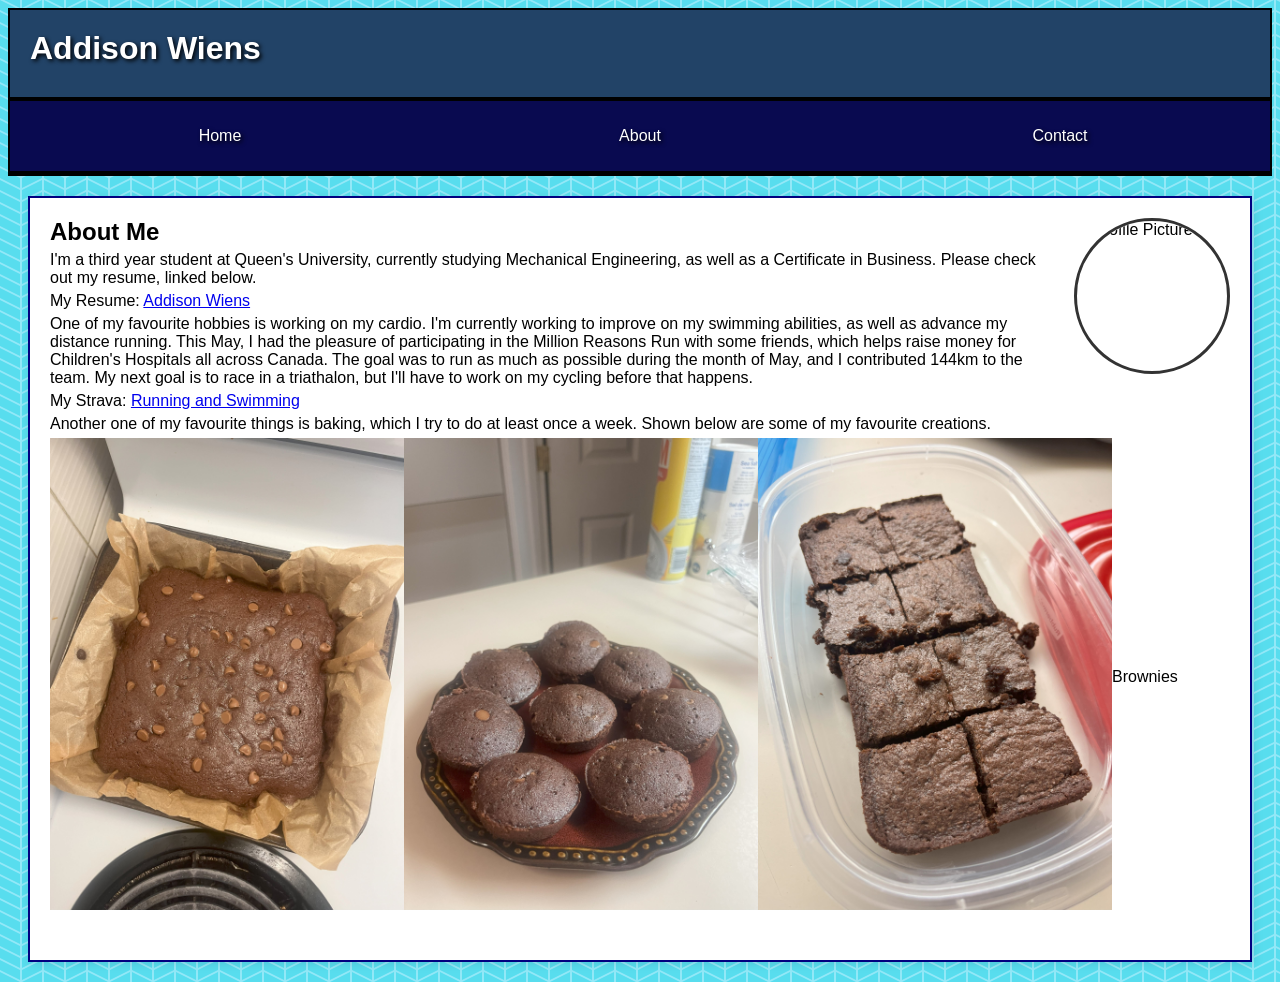
==== about.html @ 194aa8e5 "Update pics" ====
<!DOCTYPE html>
<html lang="en">
<head>
    <meta charset="UTF-8">
    <meta name="viewport" content="width=device-width, initial-scale=1.0">
    <title>About</title>
    <link rel="stylesheet" href="Style.css">
    <div class="title-section">
        <h1>Addison Wiens</h1>
    </div>
</head>
<body>
	<nav class="navbar">
            <ul>
                <li><a href="https://awiens23.github.io/awiens23/mainpage.html">Home</a></li>
                <li><a href="https://awiens23.github.io/awiens23/about.html">About</a></li>
                <li><a href="https://awiens23.github.io/awiens23/contact.html">Contact</a></li>
            </ul>
        </nav>
	<div class="content-box">
		<img src="https://media.licdn.com/dms/image/v2/D4E03AQFDUMpjNoSHJw/profile-displayphoto-shrink_400_400/profile-displayphoto-shrink_400_400/0/1726951051433?e=1732752000&v=beta&t=R0BYIjwKCvMFeeeyGqD8-Y-4Djz2m4BvfVSYg24avpA" alt="Profile Picture" class="profile-picture">        	
		<h2> About Me </h2>
		<p> I'm a third year student at Queen's University, currently studying Mechanical Engineering, as well as a Certificate in Business. Please check out my resume, linked below. 		</p>
		<p> My Resume: <a href="Addison Wiens Resume 2024.pdf">Addison Wiens</a></p>
		<p> One of my favourite hobbies is working on my cardio. I'm currently working to improve on my swimming abilities, as well as advance my distance running. 
		This May, I had the pleasure of participating in the Million Reasons Run with some friends, which helps raise money for Children's Hospitals all across Canada. 
		The goal was to run as much as possible during the month of May, and I contributed 144km to the team. My next goal is to race in a triathalon, but I'll have 
		to work on my cycling before that happens. </p>
        	<p> My Strava: <a href="https://www.strava.com/athletes/134237750">Running and Swimming</a></p>
		<p> Another one of my favourite things is baking, which I try to do at least once a week. Shown below are some of my favourite creations.
		
		<div class="baking-row">
			<img src="brownies1.jpg" alt="Brownies" class="baking3pic">
			<img src="brownies2.jpg" alt="Brownies" class="baking3pic">
			<img src="brownies3.jpg" alt="Brownies" class="baking3pic">
			<br> <p> Brownies </p>
		</div>
    	</div>
</body>
</html>
---- Style.css ----
.title-section {
	border: 2px solid black;
	text-align: left;
	background-color: #224367;
	color: white;
	margin: 0px;
	padding-top: 20px;
	padding-bottom: 20px;
	padding-left: 20px;
	font-family: Tahoma, sans-serif;
}

.title-section h1 {

	margin: 0;
	text-shadow: 2px 2px 4px black;
	font-family: Tahoma, sans-serif;

}

p {

	margin: 0px;
	padding-bottom: 5px;
	font-family: Tahoma, sans-serif;

}

h1 { 

	padding-bottom: 10px;
	font-family: Tahoma, sans-serif; 

}

h2 { 

	margin:0px;
	padding-bottom: 5px;
	font-family: Tahoma, sans-serif;

}

h3 {

	margin:0px;
        padding-bottom: 5px;
        font-family: Tahoma, sans-serif;
}

h4 {

	margin:0px;
        padding-bottom: 5px;
        font-family: Tahoma, sans-serif;
}

body {
	margin = 0px;
	background-color: #92e8f7;
background-image: url("data:image/svg+xml,%3Csvg width='44' height='12' viewBox='0 0 44 12' xmlns='http://www.w3.org/2000/svg'%3E%3Cpath d='M20 12v-2L0 0v10l4 2h16zm18 0l4-2V0L22 10v2h16zM20 0v8L4 0h16zm18 0L22 8V0h16z' fill='%230bcee5' fill-opacity='0.43' fill-rule='evenodd'/%3E%3C/svg%3E");
        background-repeat: repeat;             /* Repeat the pattern image */
        background-size: auto;
	font-family: Tahoma, sans-serif; 

}

.content-box {
    background-color: white;     
    border: 2px solid navy;      
    padding: 20px;               
    margin: 20px;            
    box-shadow: 2px 2px 10px rgba(0, 0, 0, 0.1); 
    font-family: Tahoma, sans-serif;
}

.row {
    display: flex;                /* Enables Flexbox for each row */
    flex-direction: row;          /* Makes text and images side by side */
    margin-bottom: 20px;          /* Adds space between rows */
}

.text-column {
    flex: 3;                      /* Makes the text column larger */
    margin-right: 20px;            /* Adds space between text and images */
}

.image-column {
    flex: 1;                    
    display: flex;
    flex-direction: column;      /* Align images vertically */
    align-items: flex-start;     /* Align images at the top of the column */
    height: auto;                /* Allow height to adjust based on content */
    margin: 0;                  /* Remove margin */
    padding: 0;                 /* Remove padding */
}

.navbar {
    margin: 0px; 
    background-color: #090a50;
    border: 2px solid black;
    border-bottom: 5px solid black;
    text-shadow: 2px 2px 4px black;
    font-family: Tahoma, sans-serif;
}

.navbar ul {
    list-style-type: none; /* Removes bullet points */
    padding: 0;           /* Removes default padding */
    display: flex;        /* Enables flexbox layout */
    justify-content: space-around; /* Distributes space evenly */
}

.navbar li {
    flex: 1;              /* Makes each item flexible */
    text-align: center;   /* Centers the text */
}

.navbar a {
    text-decoration: none; /* Removes underline from links */
    color: white;          /* Link color */
    padding: 10px;       /* Padding around the links */
    display: block;      /* Makes the entire area clickable */
    transition: background-color 0.3s; /* Smooth background change */
}

.navbar a:hover {
    background-color: lightgray; /* Background change on hover */
}

.profile-picture {
    width: 150px; /* Adjust the size as needed */
    height: 150px; /* Ensures the picture remains square before rounding */
    border-radius: 50%; /* Makes the image circular */
    object-fit: cover; /* Ensures the image covers the whole circle */
    float: right; /* Floats the image to the right inside the content box */
    margin-left: 20px; /* Adds space between the image and the text */
    margin-bottom: 10px; /* Adds space below the image */
    border: 3px solid #333; /* Optional: Adds a border to the image */
}



.image-container {
    display: flex;                /* Enables Flexbox for images */
    justify-content: space-between; /* Space between the images */
    margin-top: 20px;             /* Space above the images */
}

.side-by-side-1 {
    width: 60%;
    height: 18%                    /* Set width to make them fit side by side */
    border: 2px solid #333;        /* Optional: Add a border */
    max-width: 100%;               /* Prevents image from being larger than the column */
    object-fit: cover;   
    align-items: center;          /* Maintain aspect ratio without stretching */
}

.side-by-side-2 {
    width: 40%;        
    height: 48%            /* Set width to make them fit side by side */
    border: 2px solid #333;        /* Optional: Add a border */
    max-width: 100%;               /* Prevents image from being larger than the column */
    object-fit: cover;   
    align-items: center;          /* Maintain aspect ratio without stretching */
}

.project-picture {
    width: 100%;                /* Make images take up the entire column width */
    height: auto;               /* Maintain aspect ratio */
    margin-bottom: 10px;        /* Adds space between images *
    border: 3px solid #333;        /* Optional: Add a border */
}

.image-column {
    flex: 1;                    /* Takes up 1/4 of the space */
    display: flex;
    flex-direction: column;      /* Align images vertically */
    align-items: center;         /* Center images in the column */
}

.text-column {
    flex: 3;                    /* Takes up most of the space (3/4) */
    margin-right: 20px;          /* Adds space between text and images */
}

.baking-row {
    display: flex;                /* Enables Flexbox for each row */
    flex-direction: row;          /* Makes text and images side by side */
    margin-bottom: 20px;       
    align-items: center;   /* Adds space between rows */
}

.baking1pic {

    width: 80%;                /* Make images take up the entire column width */
    height: auto;               /* Maintain aspect ratio */
    margin-bottom: 10px;        /* Adds space between images *
    border: 3px solid #333;        /* Optional: Add a border */

}


.baking2pic {

    width: 45%;                /* Make images take up the entire column width */
    height: auto;               /* Maintain aspect ratio */
    margin-bottom: 10px;        /* Adds space between images *
    border: 3px solid #333;        /* Optional: Add a border */

}

.baking3pic {

    width: 30%;                /* Make images take up the entire column width */
    height: auto;               /* Maintain aspect ratio */
    margin-bottom: 10px;        /* Adds space between images *
    border: 3px solid #333;        /* Optional: Add a border */

}
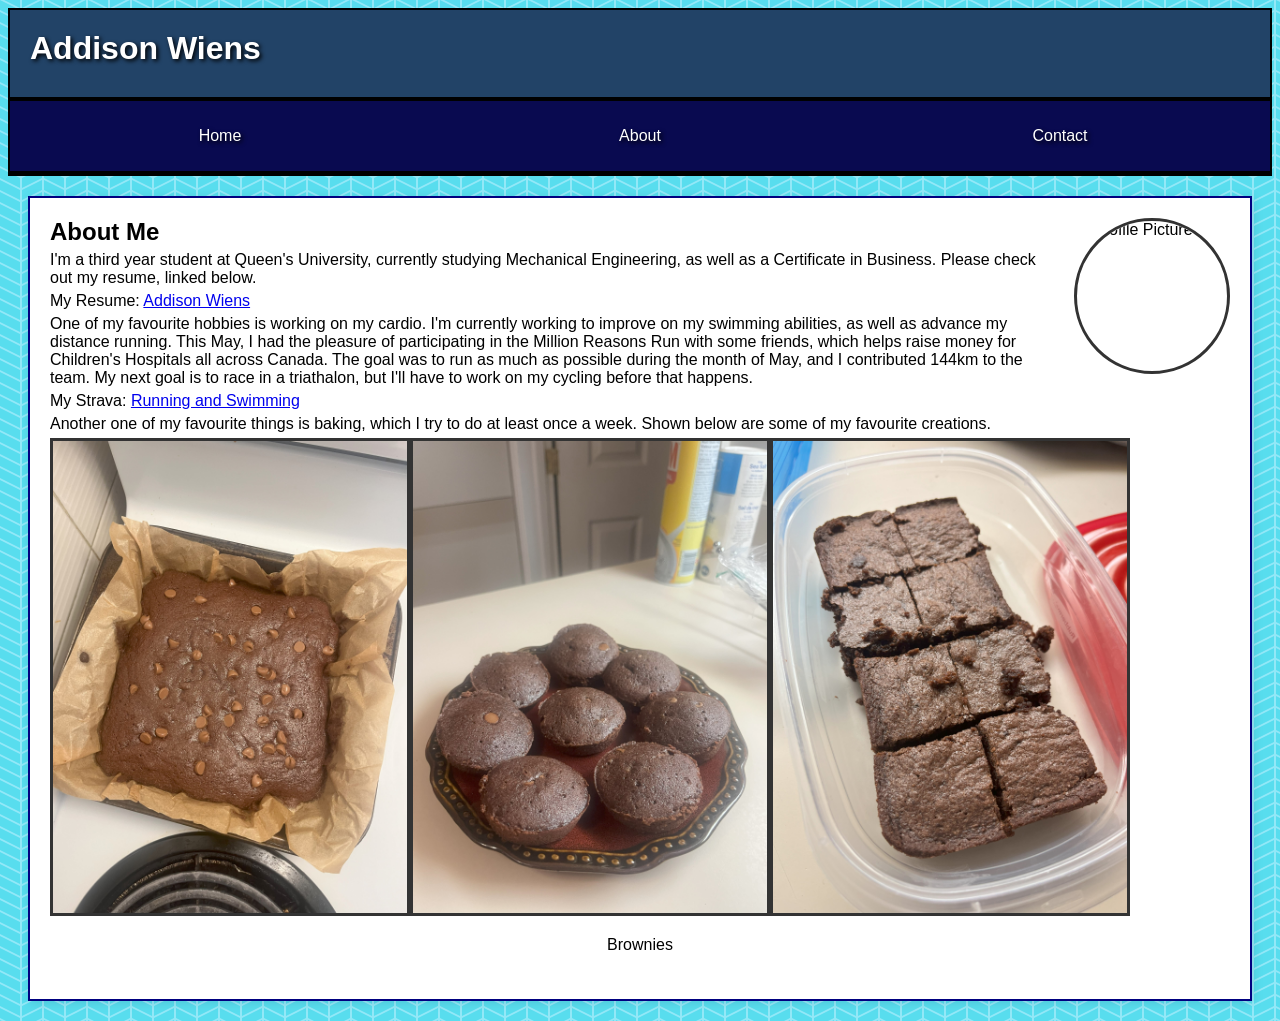
==== commit 38e84d92: "Update rows" ====
--- a/about.html
+++ b/about.html
@@ -30,10 +30,12 @@
 		<p> Another one of my favourite things is baking, which I try to do at least once a week. Shown below are some of my favourite creations.
 		
 		<div class="baking-row">
-			<img src="brownies1.jpg" alt="Brownies" class="baking3pic">
-			<img src="brownies2.jpg" alt="Brownies" class="baking3pic">
-			<img src="brownies3.jpg" alt="Brownies" class="baking3pic">
-			<br> <p> Brownies </p>
+    			<div class="image-container-baking">
+        			<img src="brownies1.jpg" alt="Brownies" class="baking3pic">
+        			<img src="brownies2.jpg" alt="Brownies" class="baking3pic">
+        			<img src="brownies3.jpg" alt="Brownies" class="baking3pic">
+    			</div>
+    			<p>Brownies</p>
 		</div>
     	</div>
 </body>
--- a/Style.css
+++ b/Style.css
@@ -185,37 +185,43 @@
 }
 
 .baking-row {
-    display: flex;                /* Enables Flexbox for each row */
-    flex-direction: row;          /* Makes text and images side by side */
+    display: flex;                /* Enables Flexbox for the row */
+    flex-direction: column;       /* Stack images and text vertically */
+    align-items: center;          /* Center the content */
     margin-bottom: 20px;       
-    align-items: center;   /* Adds space between rows */
 }
 
 .baking1pic {
-
-    width: 80%;                /* Make images take up the entire column width */
-    height: auto;               /* Maintain aspect ratio */
-    margin-bottom: 10px;        /* Adds space between images *
-    border: 3px solid #333;        /* Optional: Add a border */
-
-}
-
+    width: 80%;                   /* Make images take up most of the column width */
+    height: auto;                 /* Maintain aspect ratio */
+    margin-bottom: 10px;          /* Adds space between images */
+    border: 3px solid #333;       /* Optional: Add a border */
+}
 
 .baking2pic {
-
-    width: 45%;                /* Make images take up the entire column width */
-    height: auto;               /* Maintain aspect ratio */
-    margin-bottom: 10px;        /* Adds space between images *
-    border: 3px solid #333;        /* Optional: Add a border */
-
+    width: 45%;                   /* Make images take up half of the column width */
+    height: auto;                 /* Maintain aspect ratio */
+    margin-bottom: 10px;          /* Adds space between images */
+    border: 3px solid #333;       /* Optional: Add a border */
 }
 
 .baking3pic {
-
-    width: 30%;                /* Make images take up the entire column width */
-    height: auto;               /* Maintain aspect ratio */
-    margin-bottom: 10px;        /* Adds space between images *
-    border: 3px solid #333;        /* Optional: Add a border */
-
-}
-
+    width: 30%;                    /* Make images take up a small portion of the column width */
+    height: auto;                 /* Maintain aspect ratio */
+    margin-bottom: 10px;          /* Adds space between images */
+    border: 3px solid #333;       /* Optional: Add a border */
+}
+
+.image-container-baking {
+    display: flex;                /* Enables Flexbox for images */
+    flex-direction: row;          /* Place images side by side */
+}
+
+
+
+.baking-row p {
+    margin-top: 10px;             /* Add space between the images and text */
+    font-size: 16px;              /* Adjust font size if needed */
+    text-align: center;           /* Center-align the text */
+}
+
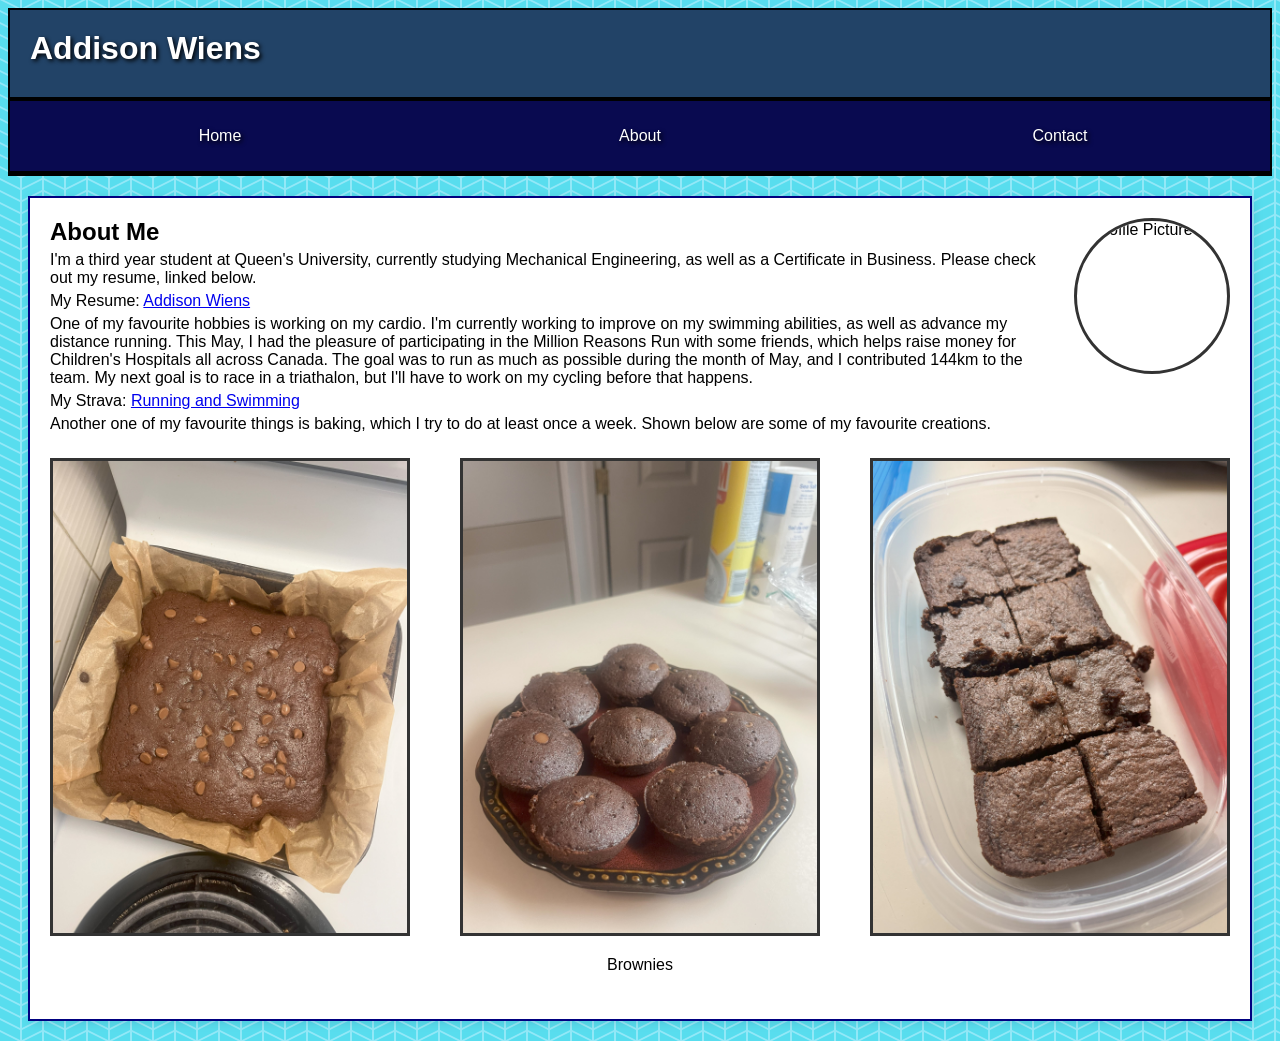
==== commit 4a2c90a2: "Update rows" ====
--- a/about.html
+++ b/about.html
@@ -30,12 +30,12 @@
 		<p> Another one of my favourite things is baking, which I try to do at least once a week. Shown below are some of my favourite creations.
 		
 		<div class="baking-row">
-    			<div class="image-container-baking">
+   			 <div class="image-container">
         			<img src="brownies1.jpg" alt="Brownies" class="baking3pic">
         			<img src="brownies2.jpg" alt="Brownies" class="baking3pic">
         			<img src="brownies3.jpg" alt="Brownies" class="baking3pic">
     			</div>
-    			<p>Brownies</p>
+    			<p class="baking-text">Brownies</p>
 		</div>
     	</div>
 </body>
--- a/Style.css
+++ b/Style.css
@@ -215,9 +215,9 @@
 .image-container-baking {
     display: flex;                /* Enables Flexbox for images */
     flex-direction: row;          /* Place images side by side */
-}
-
-
+    justify-content: center;      /* Center the images horizontally */
+    margin-bottom: 10px;          /* Add space below the images */
+}
 
 .baking-row p {
     margin-top: 10px;             /* Add space between the images and text */
@@ -225,3 +225,13 @@
     text-align: center;           /* Center-align the text */
 }
 
+
+.baking3pic:last-child {
+    margin-right: 0;              /* Remove the margin on the last image */
+}
+
+.baking-text {
+    margin-top: 10px;             /* Add space between images and text */
+    font-size: 16px;              /* Adjust font size if needed */
+    text-align: center;           /* Center-align the text */
+}
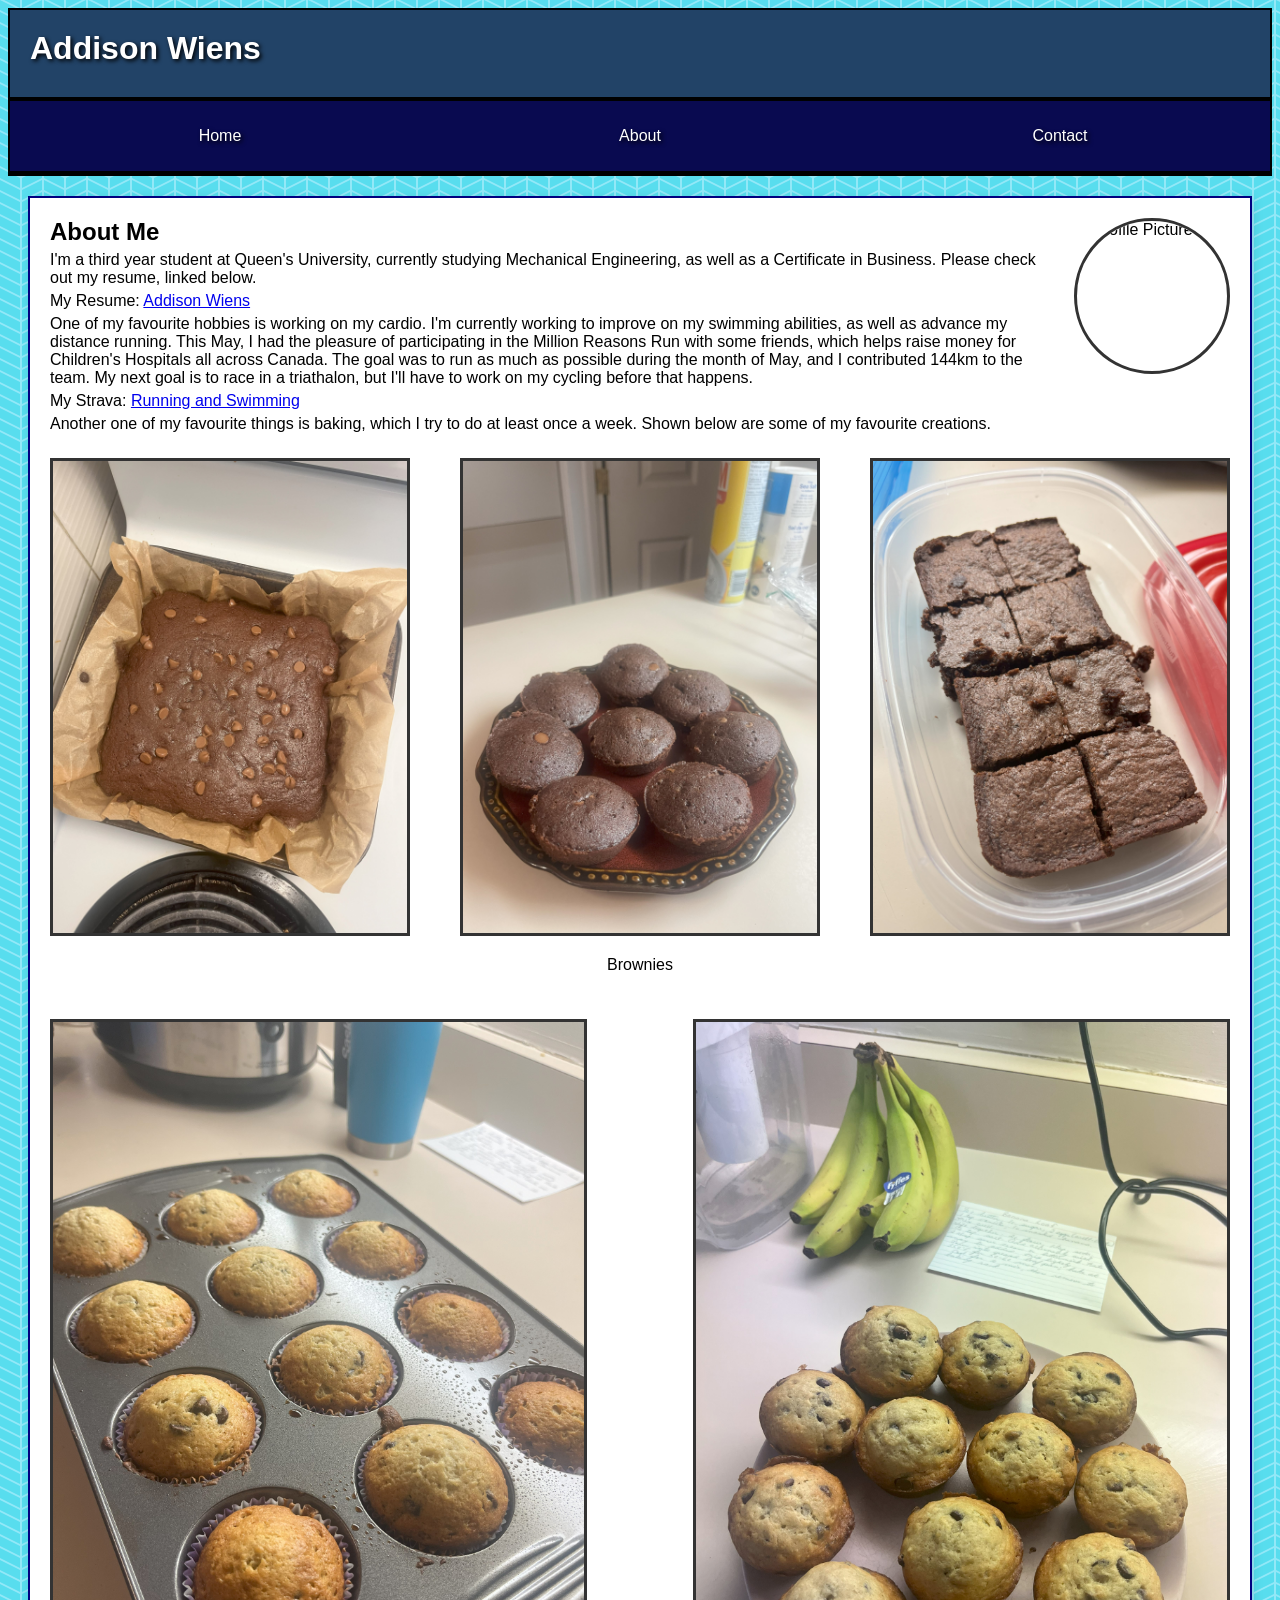
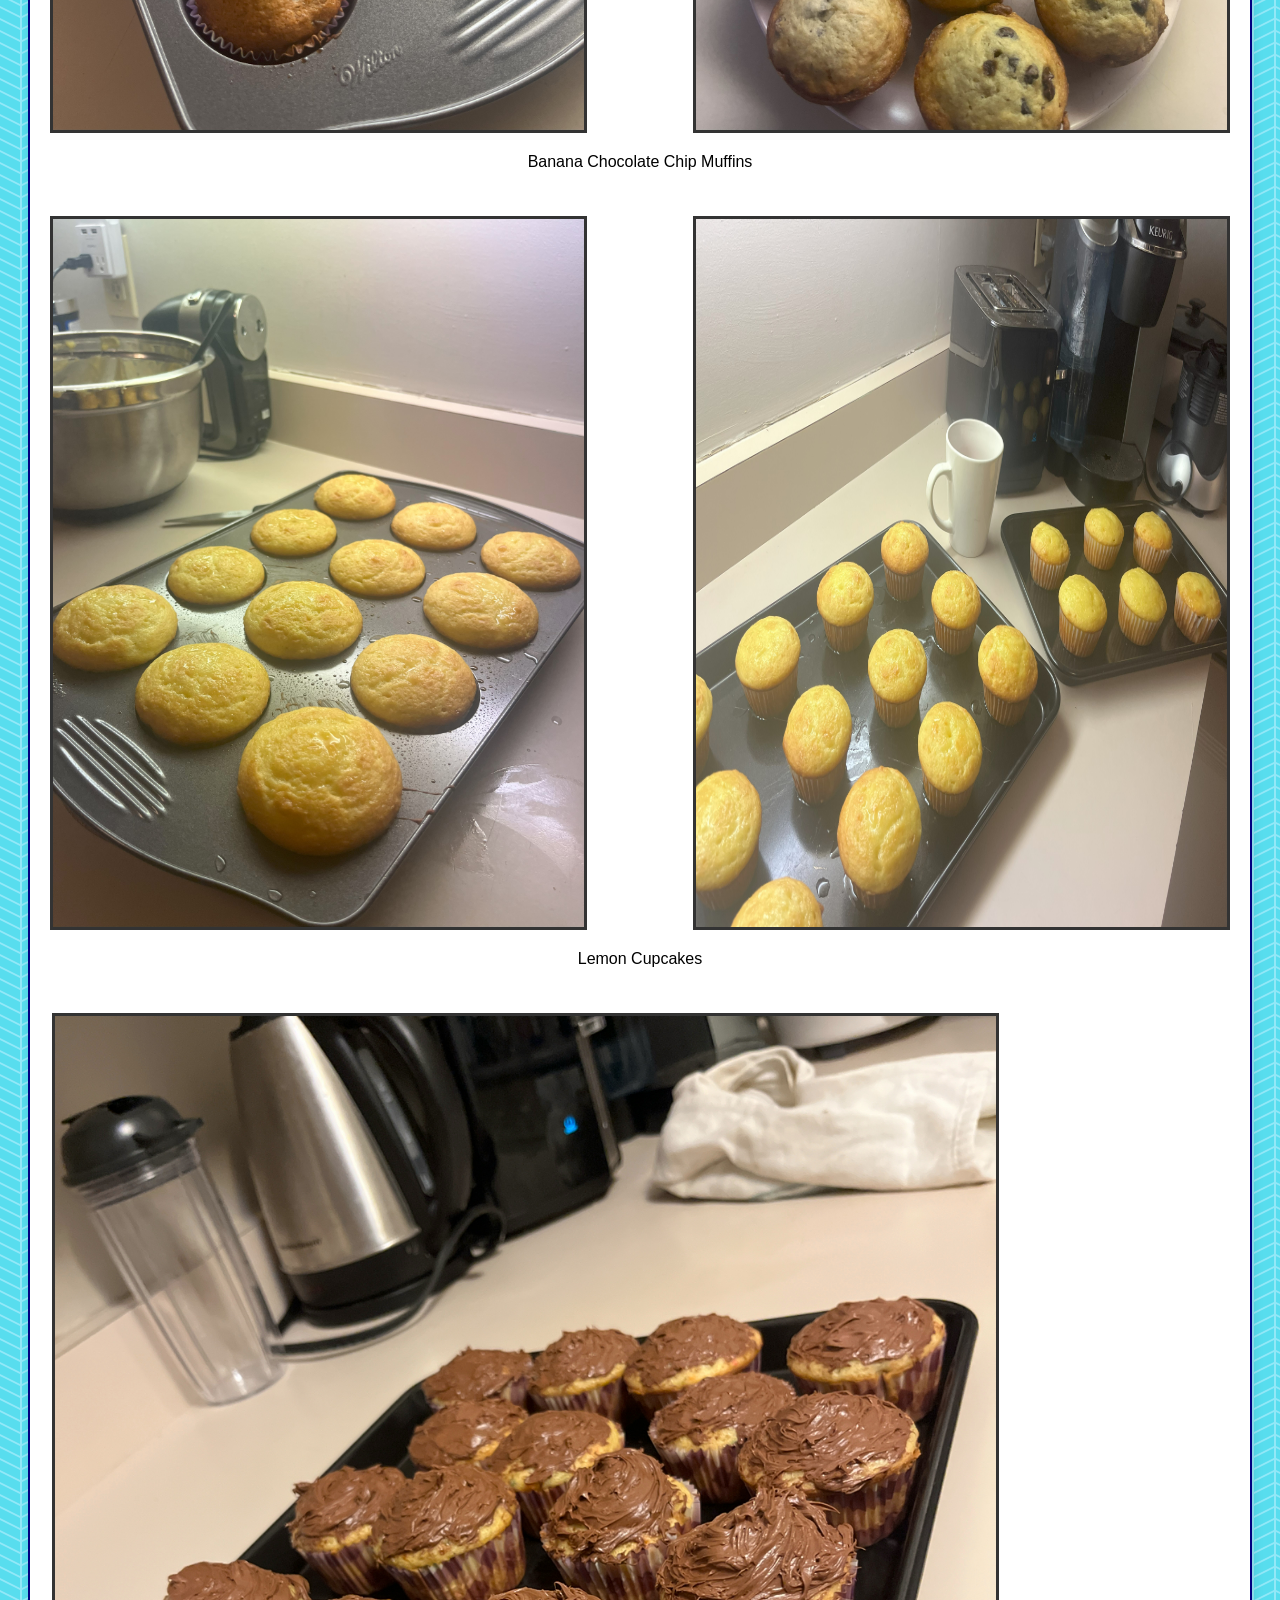
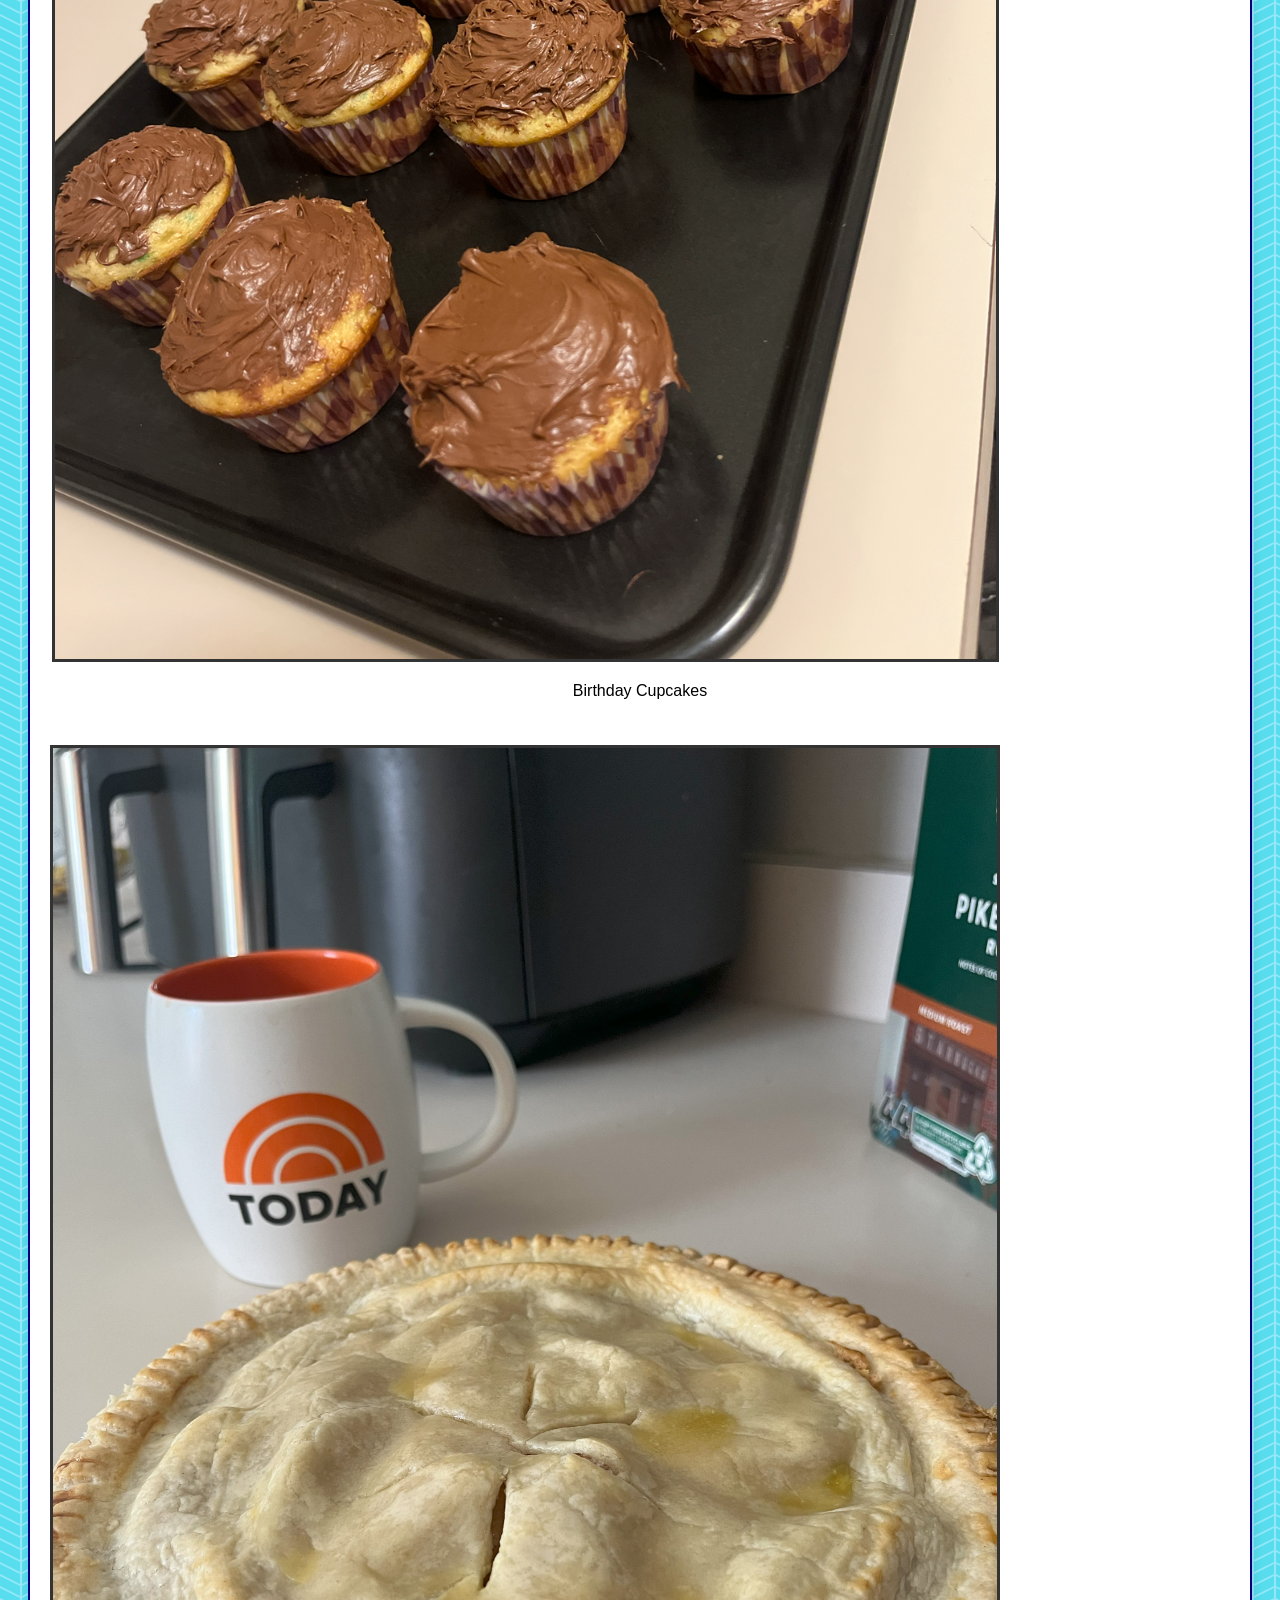
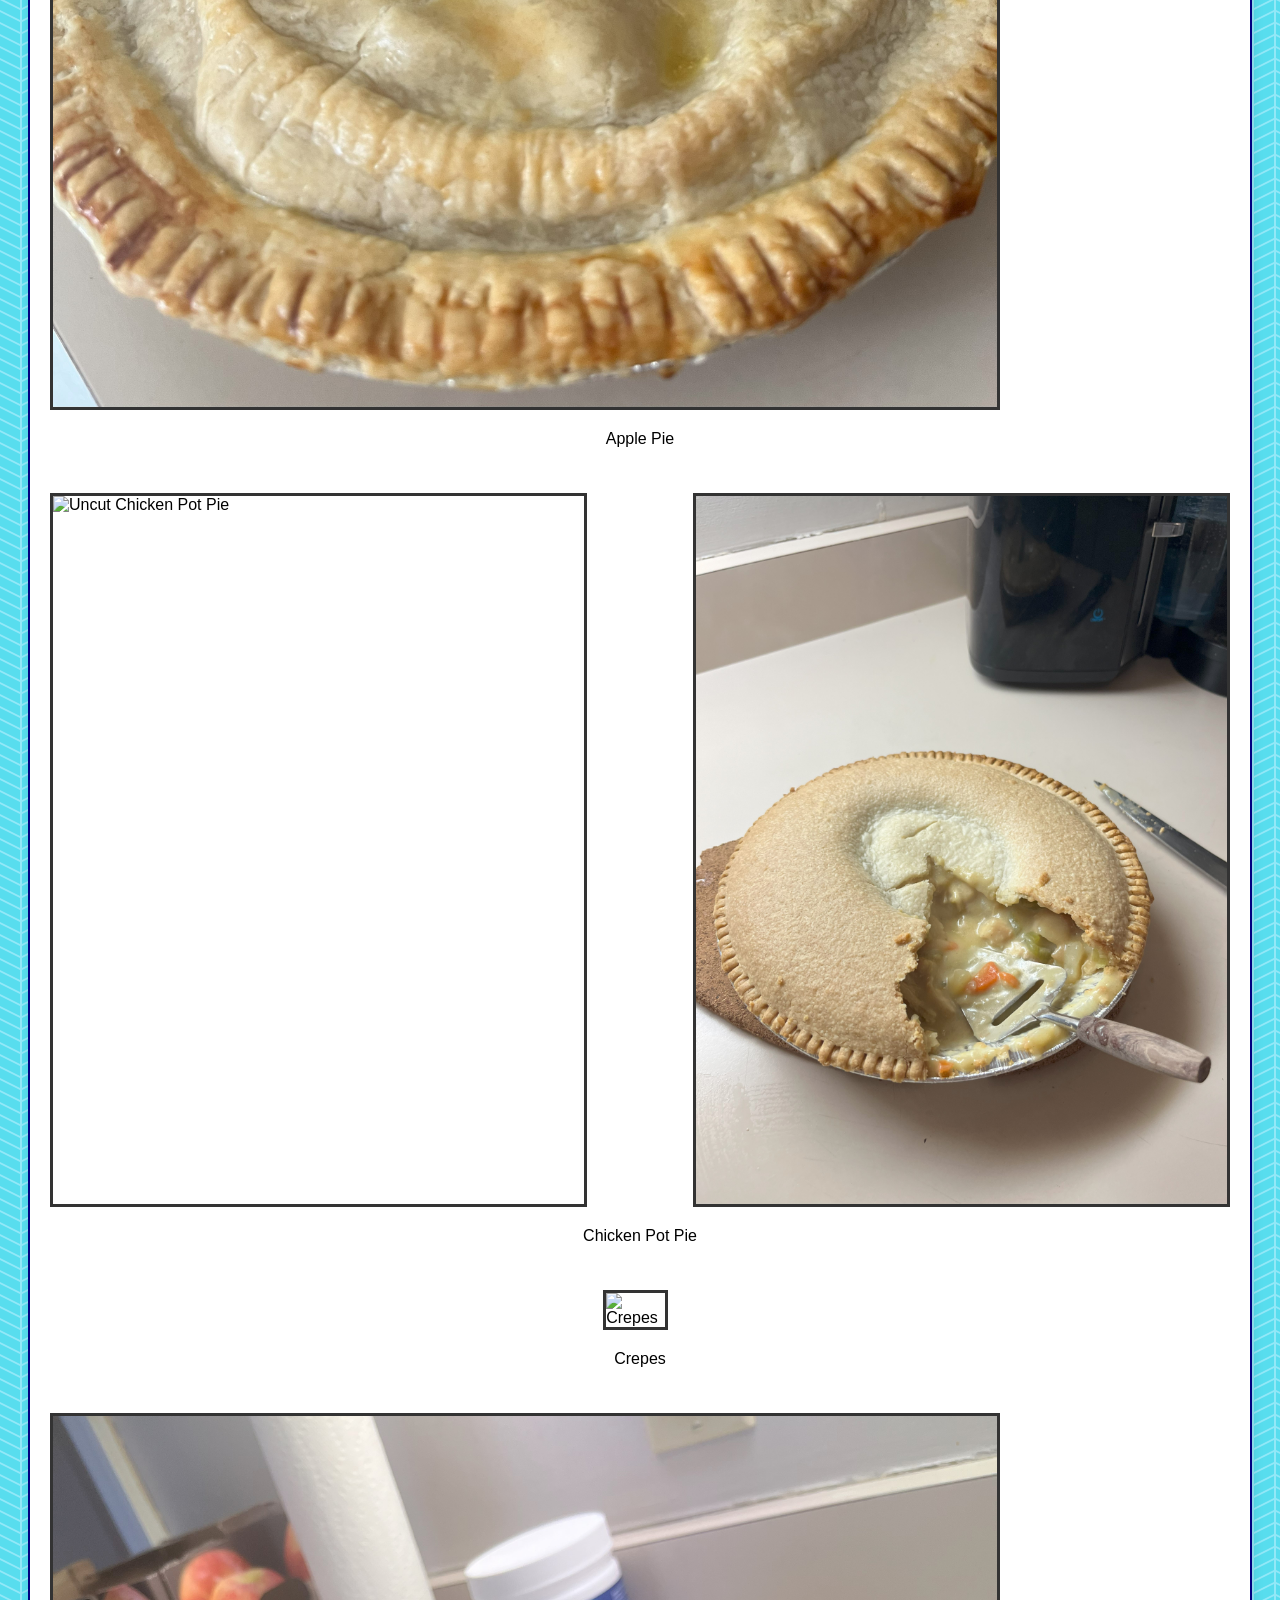
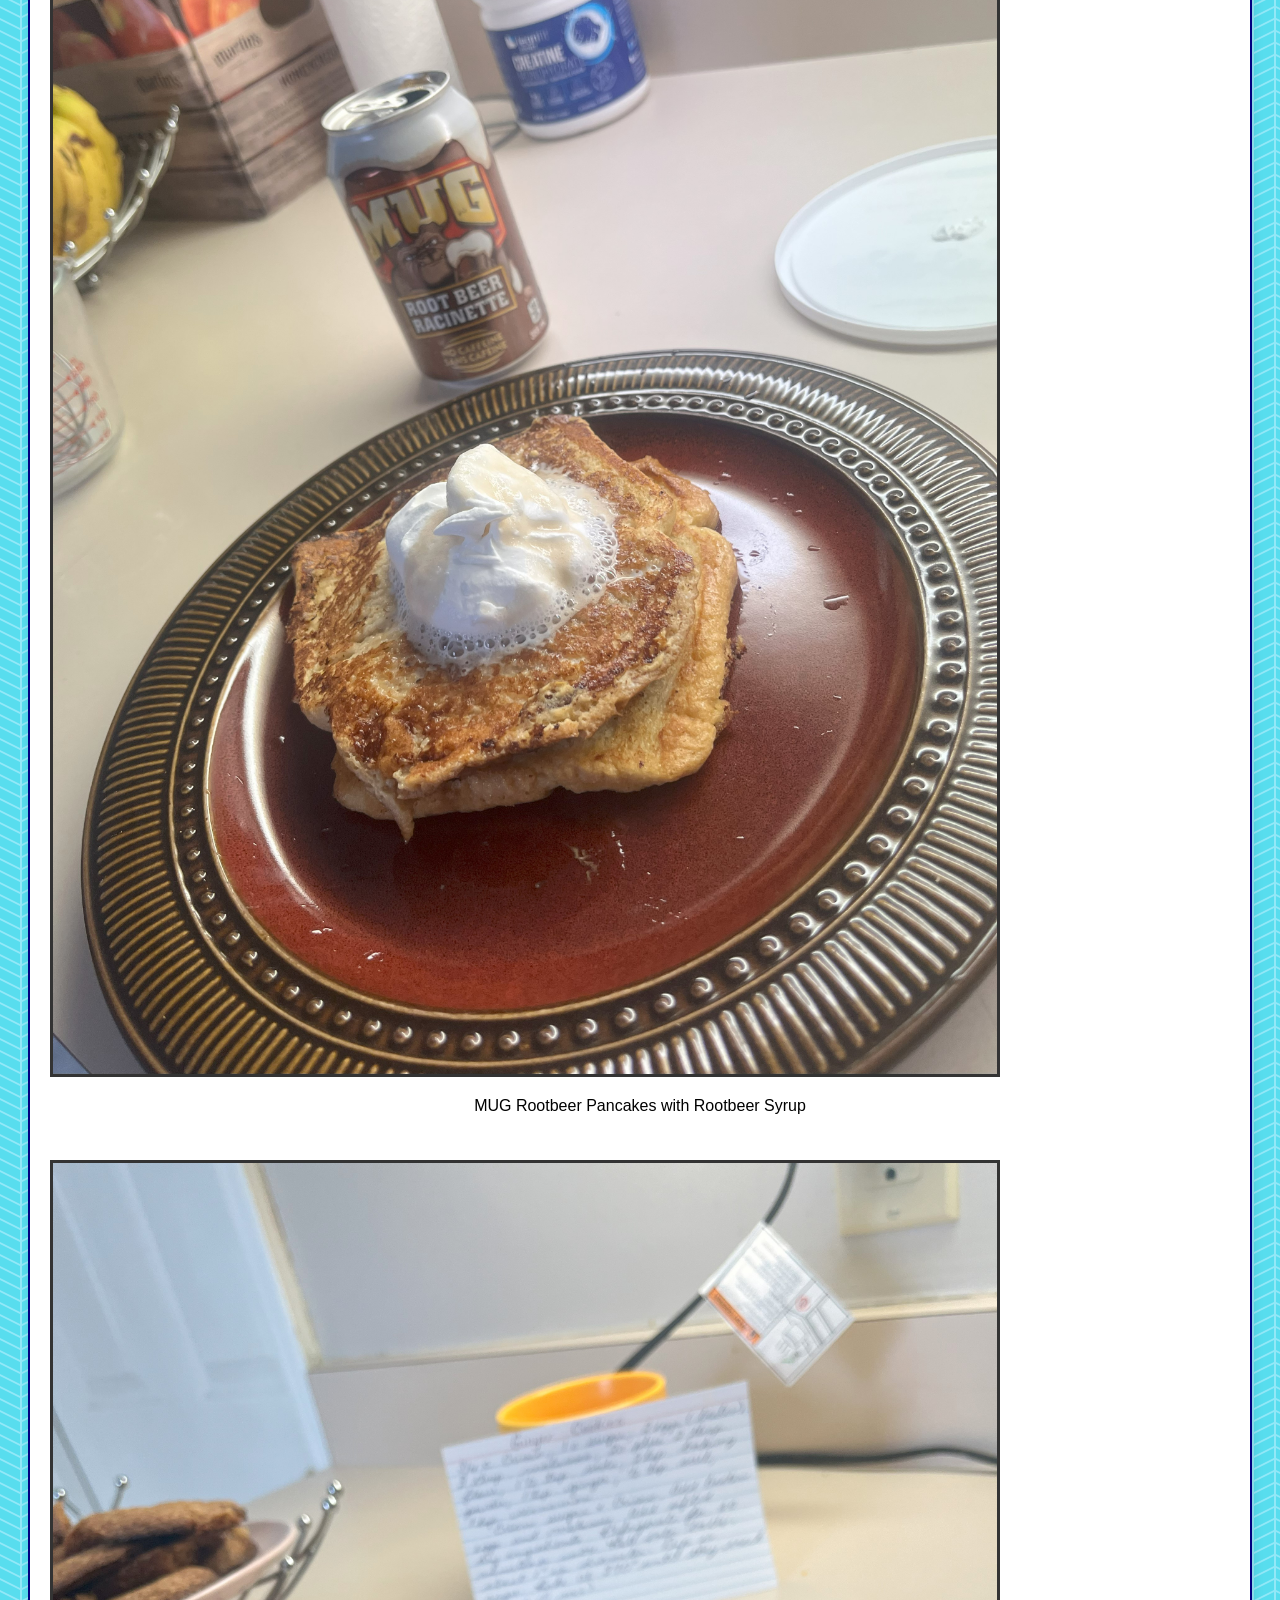
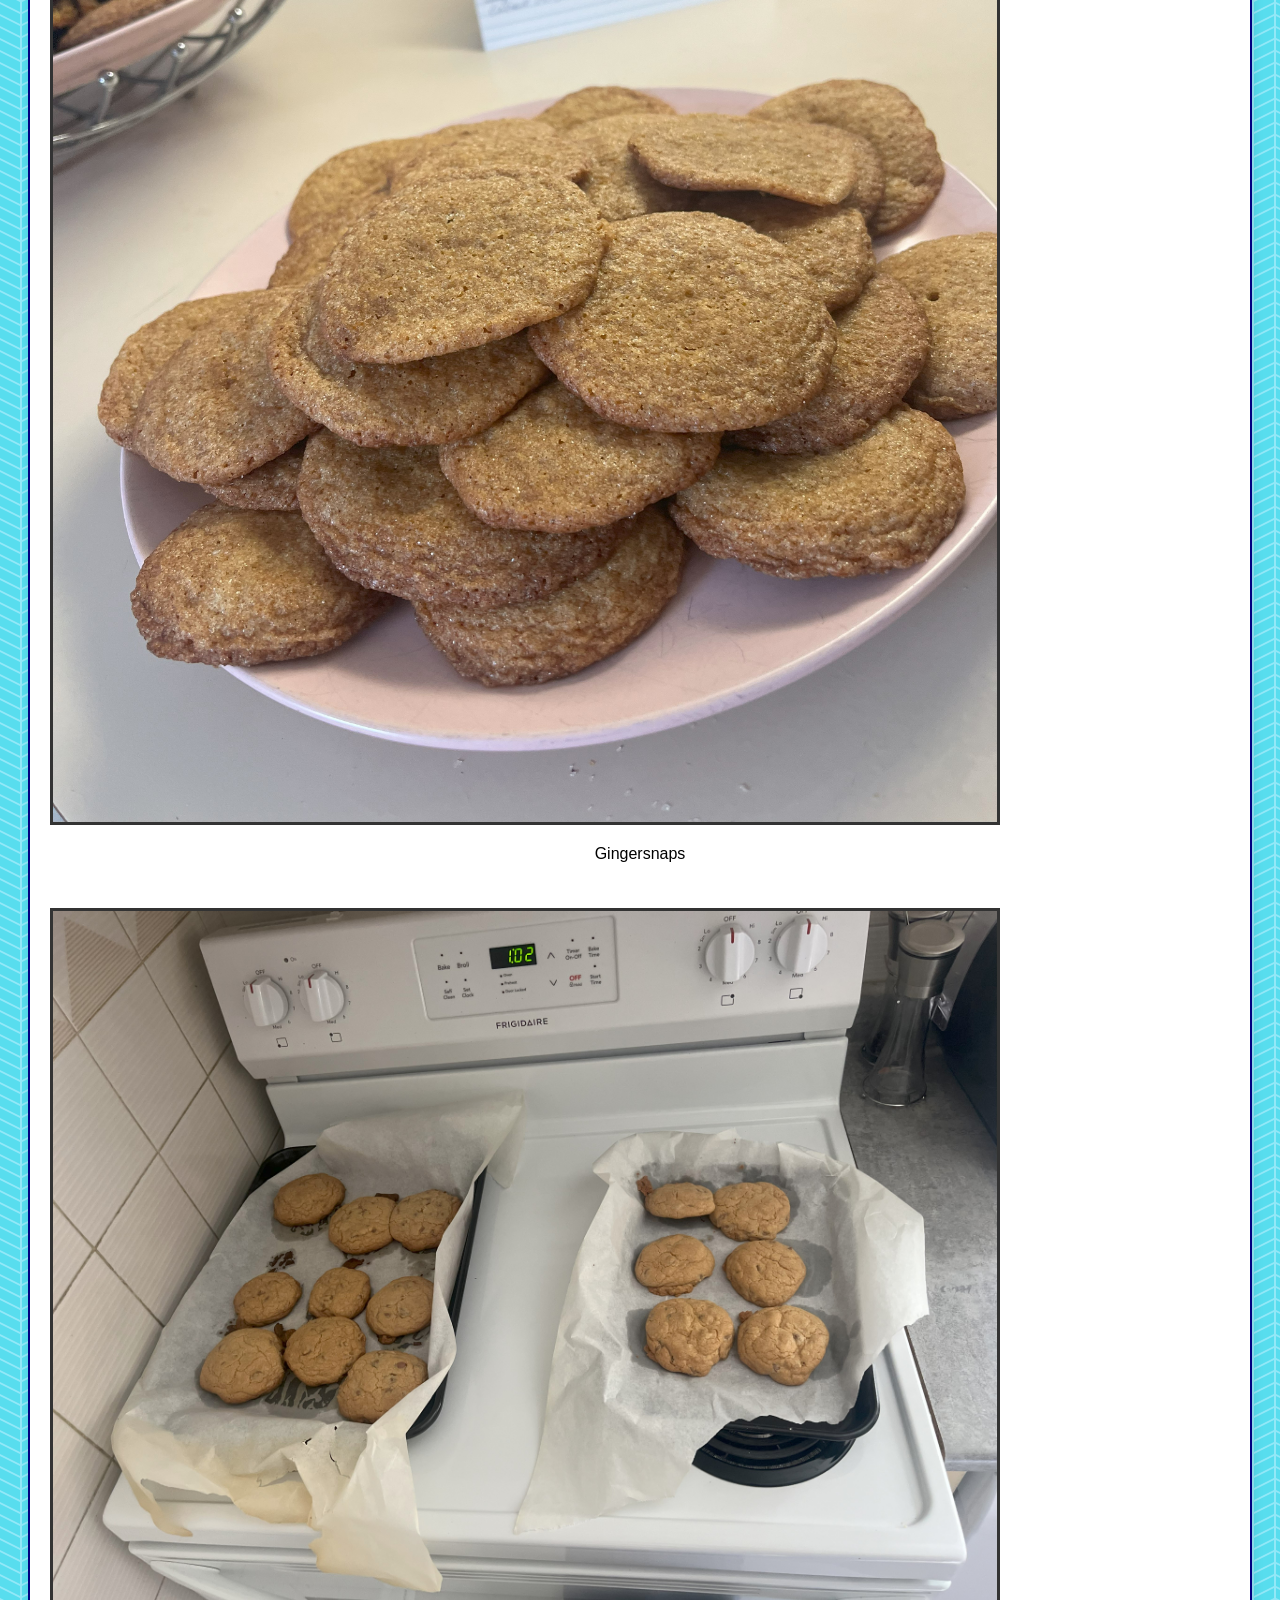
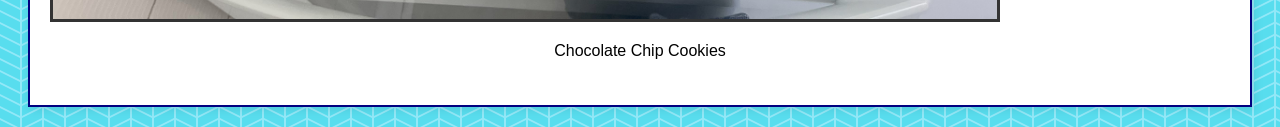
==== commit 73d62252: "Update all" ====
--- a/about.html
+++ b/about.html
@@ -37,6 +37,72 @@
     			</div>
     			<p class="baking-text">Brownies</p>
 		</div>
+
+		<div class="baking-row">
+   			 <div class="image-container">
+        			<img src="bananas-tray.jpg" alt="Banana Muffins in Baking Tray" class="baking2pic">
+        			<img src="bananas.jpg" alt="Banana Muffins" class="baking2pic">
+    			</div>
+    			<p class="baking-text">Banana Chocolate Chip Muffins</p>
+		</div>
+
+		<div class="baking-row">
+   			 <div class="image-container">
+        			<img src="lemon-tray.jpg" alt="Lemon Cupcakes in Baking Tray" class="baking2pic">
+        			<img src="lemons.jpg" alt="Lemon Cupcakes" class="baking2pic">
+    			</div>
+    			<p class="baking-text">Lemon Cupcakes</p>
+		</div>
+
+				<div class="baking-row">
+   			 <div class="image-container">
+        			<img src="cupcakes.jpg" alt="Birthday Cupcakes" class="baking1pic">
+    			</div>
+    			<p class="baking-text">Birthday Cupcakes</p>
+		</div>
+
+		<div class="baking-row">
+   			 <div class="image-container">
+        			<img src="applepie.jpg" alt="Lemon Cupcakes in Baking Tray" class="baking1pic">
+    			</div>
+    			<p class="baking-text">Apple Pie</p>
+		</div>
+
+		<div class="baking-row">
+   			 <div class="image-container">
+        			<img src="CPP-closed.jpg" alt="Uncut Chicken Pot Pie" class="baking2pic">
+        			<img src="CPP-open.jpg" alt="Cut Chicken Pot Pie" class="baking2pic">
+    			</div>
+    			<p class="baking-text">Chicken Pot Pie</p>
+		</div>
+
+		<div class="baking-row">
+   			 <div class="image-container">
+        			<img src="crepes.jpg" alt="Crepes" class="baking1pic">
+    			</div>
+    			<p class="baking-text">Crepes</p>
+		</div>
+
+		<div class="baking-row">
+   			 <div class="image-container">
+        			<img src="pancakes.jpg" alt="Rootbeer Pancakes" class="baking1pic">
+    			</div>
+    			<p class="baking-text">MUG Rootbeer Pancakes with Rootbeer Syrup</p>
+		</div>
+
+		<div class="baking-row">
+   			 <div class="image-container">
+        			<img src="gingersnaps.jpg" alt="Gingersnaps" class="baking1pic">
+    			</div>
+    			<p class="baking-text">Gingersnaps</p>
+		</div>
+
+		<div class="baking-row">
+   			 <div class="image-container">
+        			<img src="cookies.jpg" alt="Cookies" class="baking1pic">
+    			</div>
+    			<p class="baking-text">Chocolate Chip Cookies</p>
+		</div>
     	</div>
 </body>
 </html>
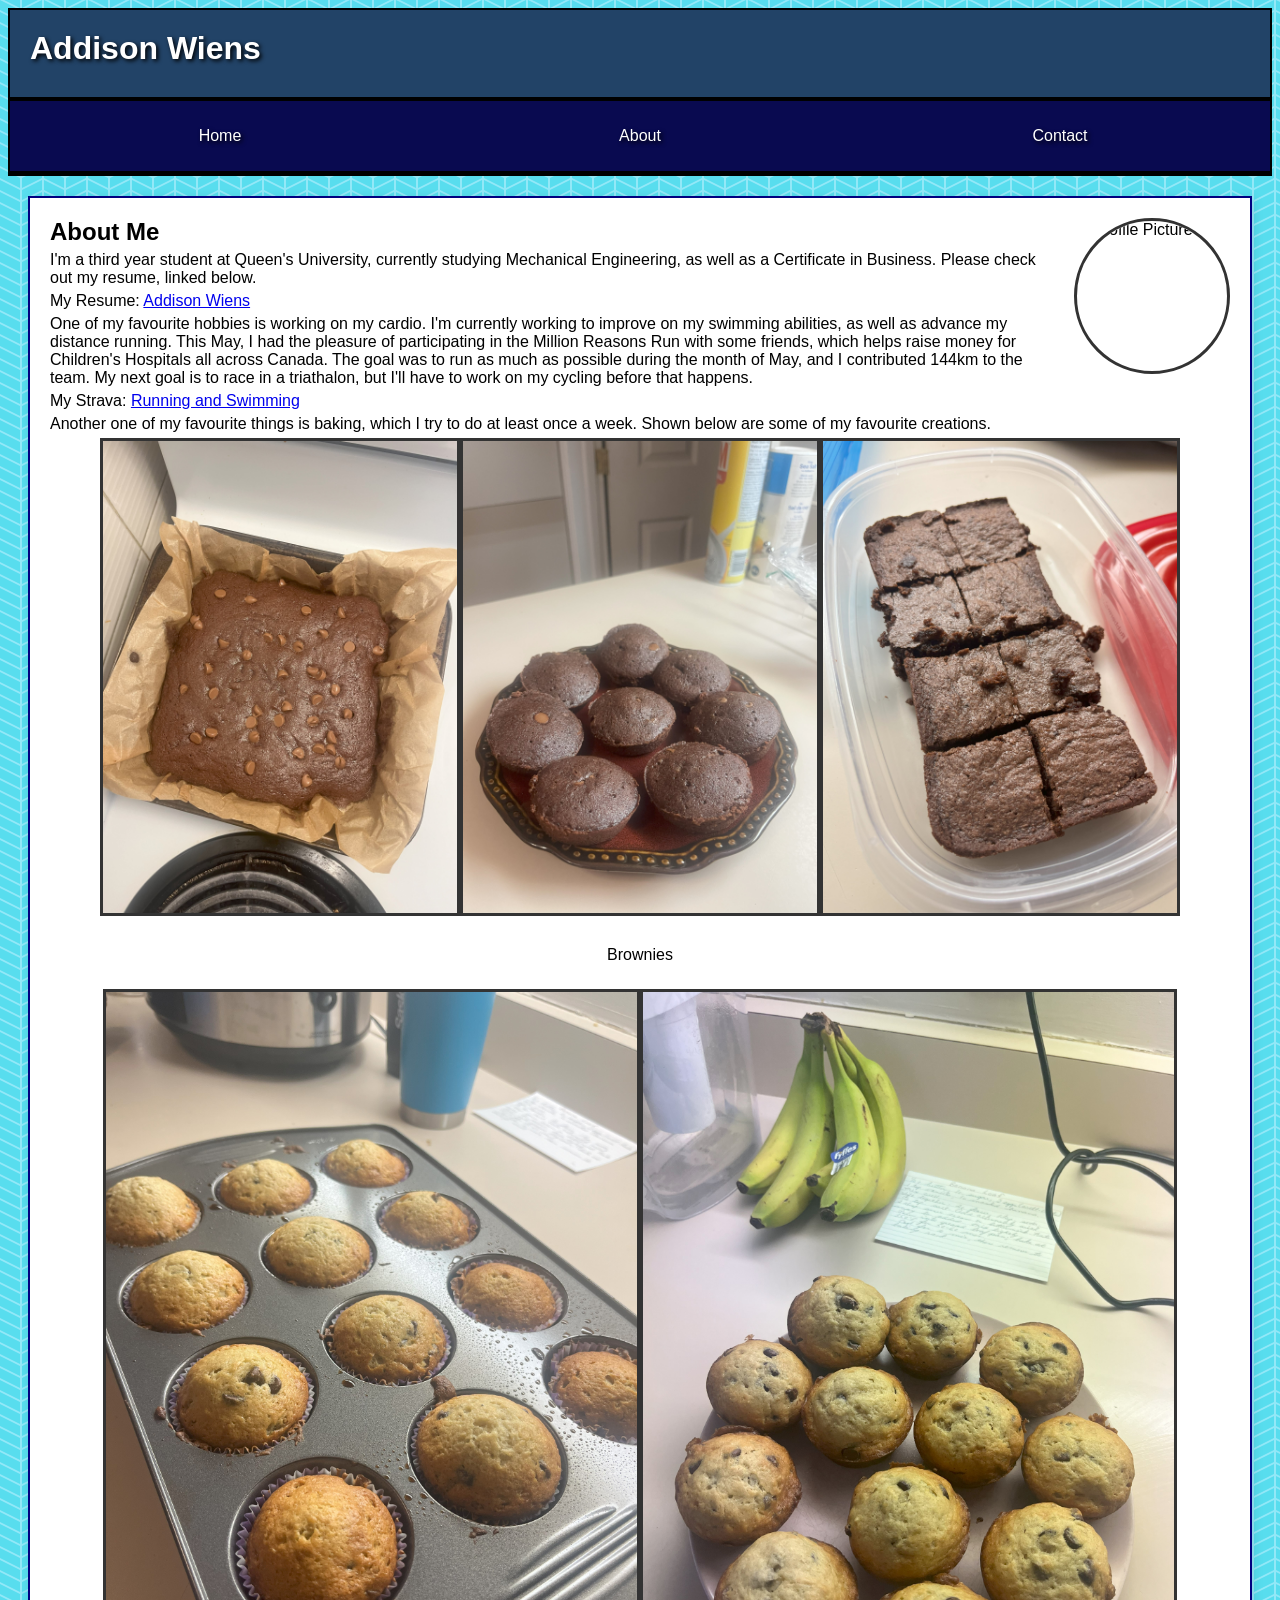
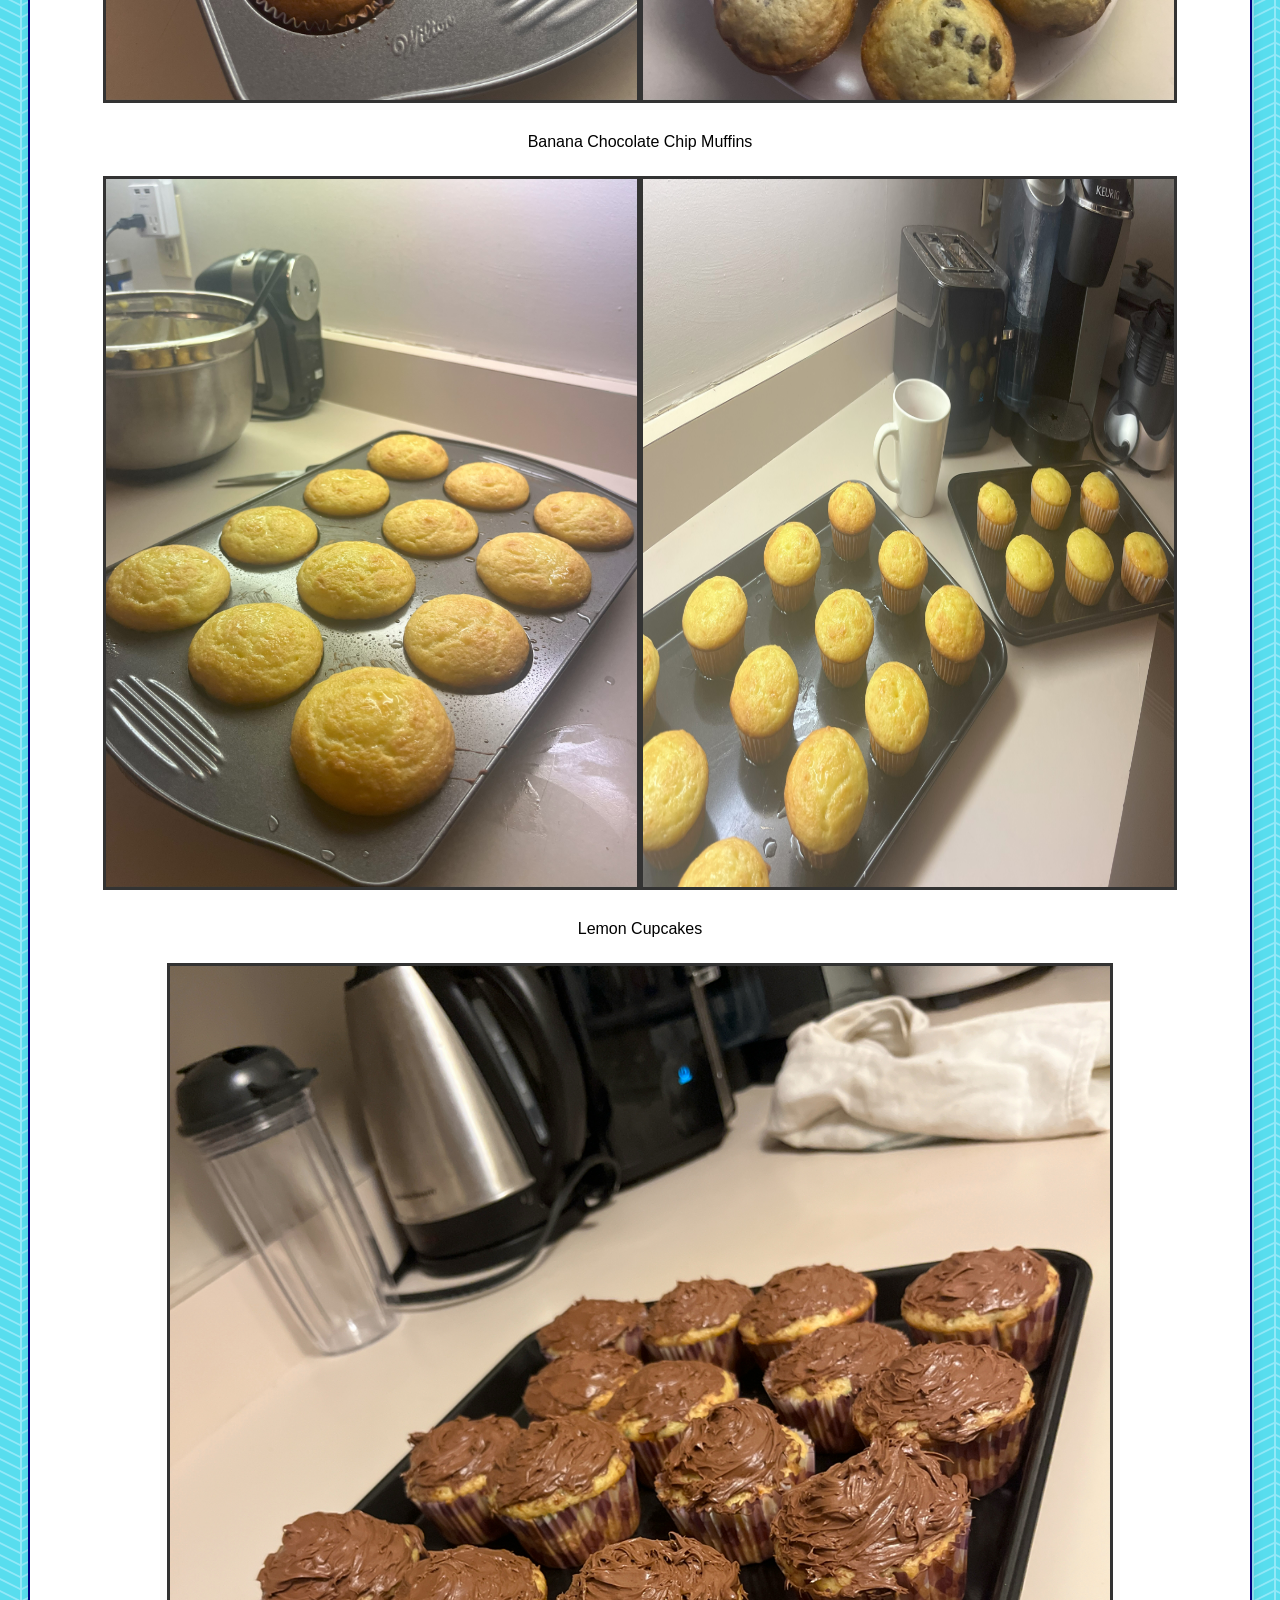
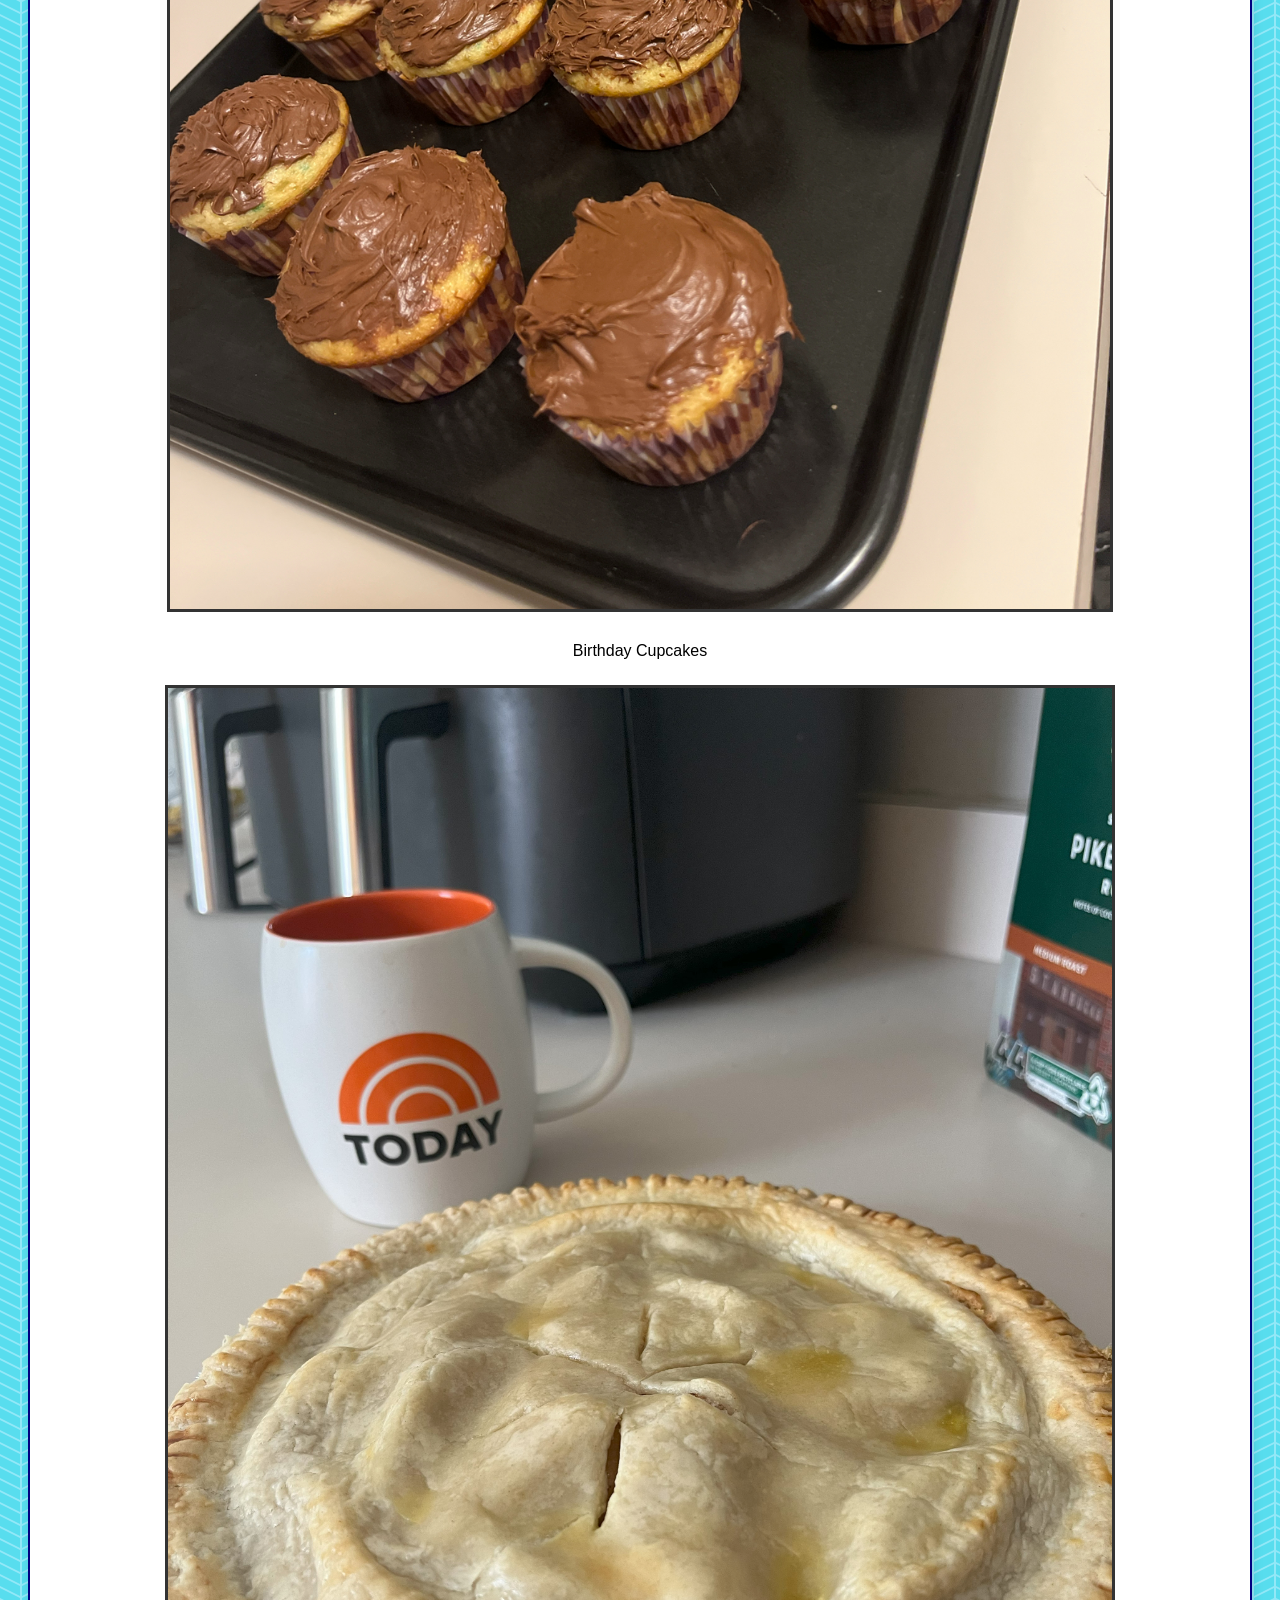
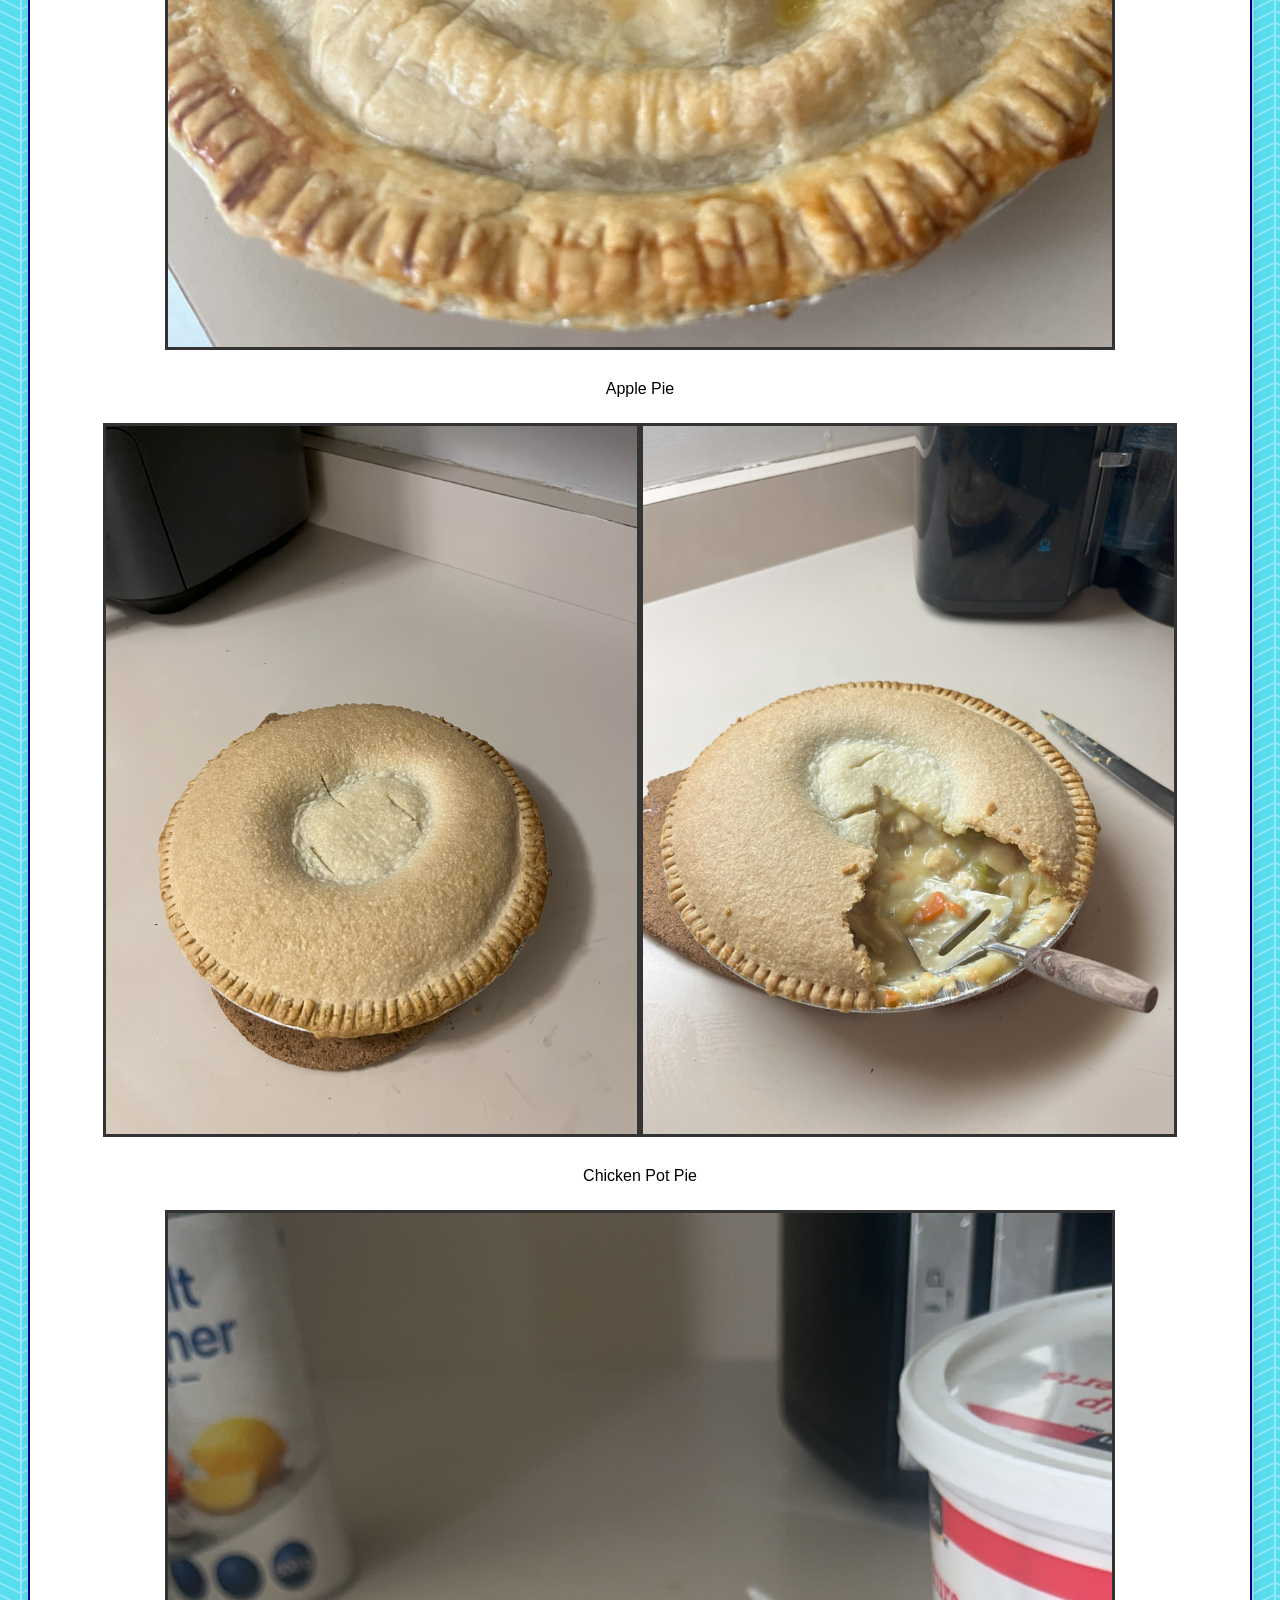
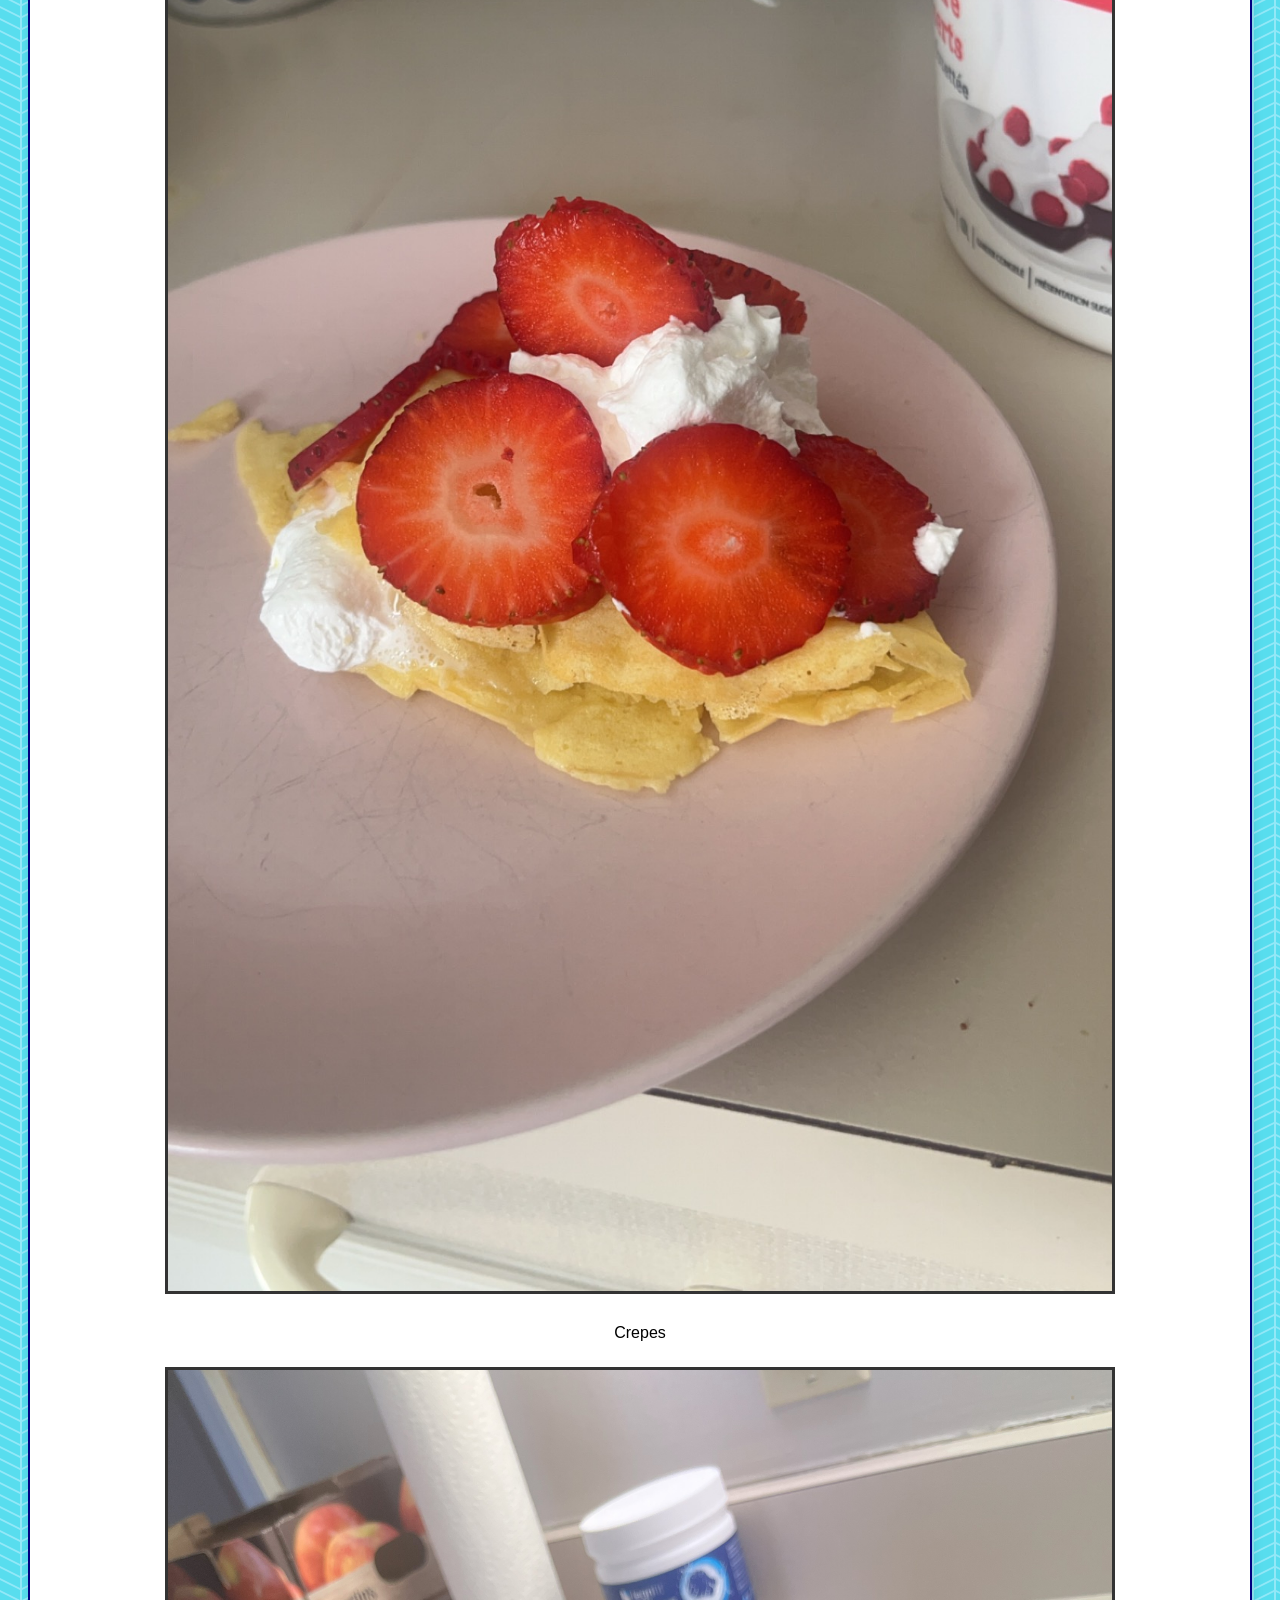
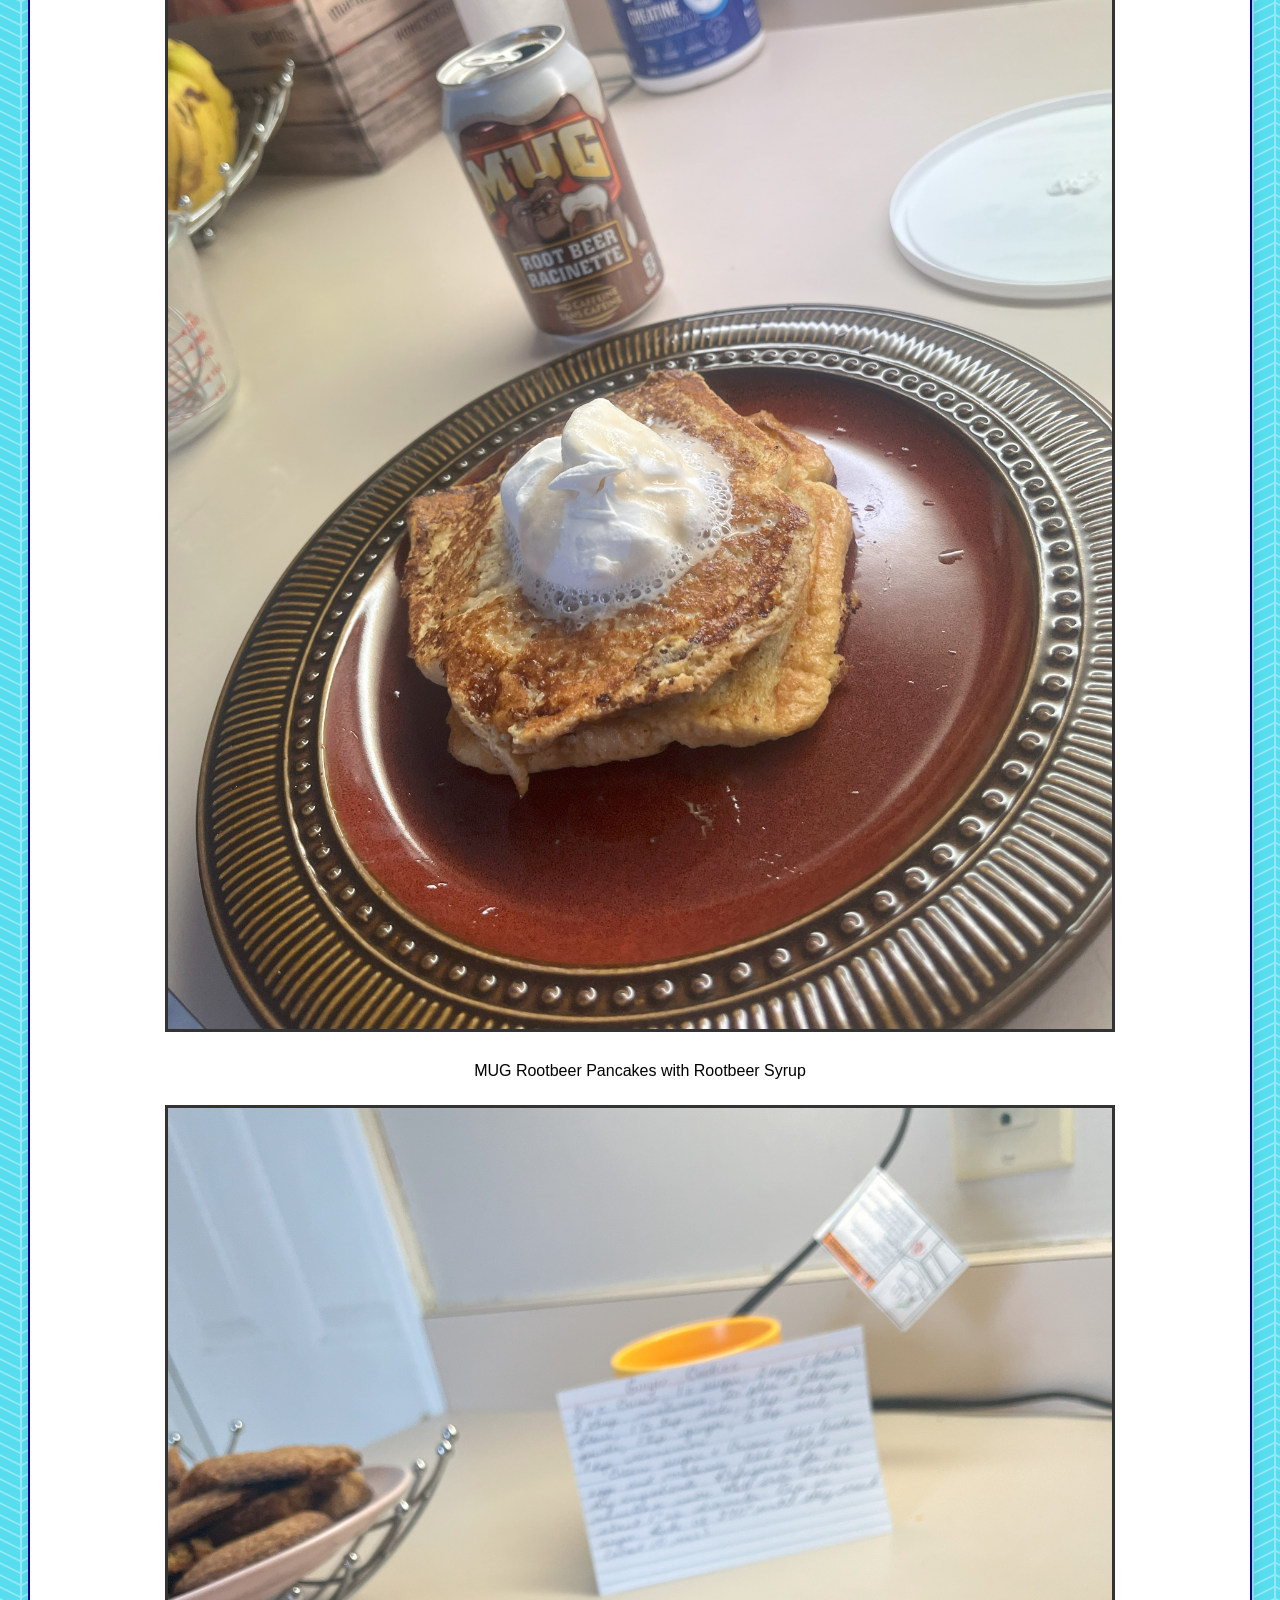
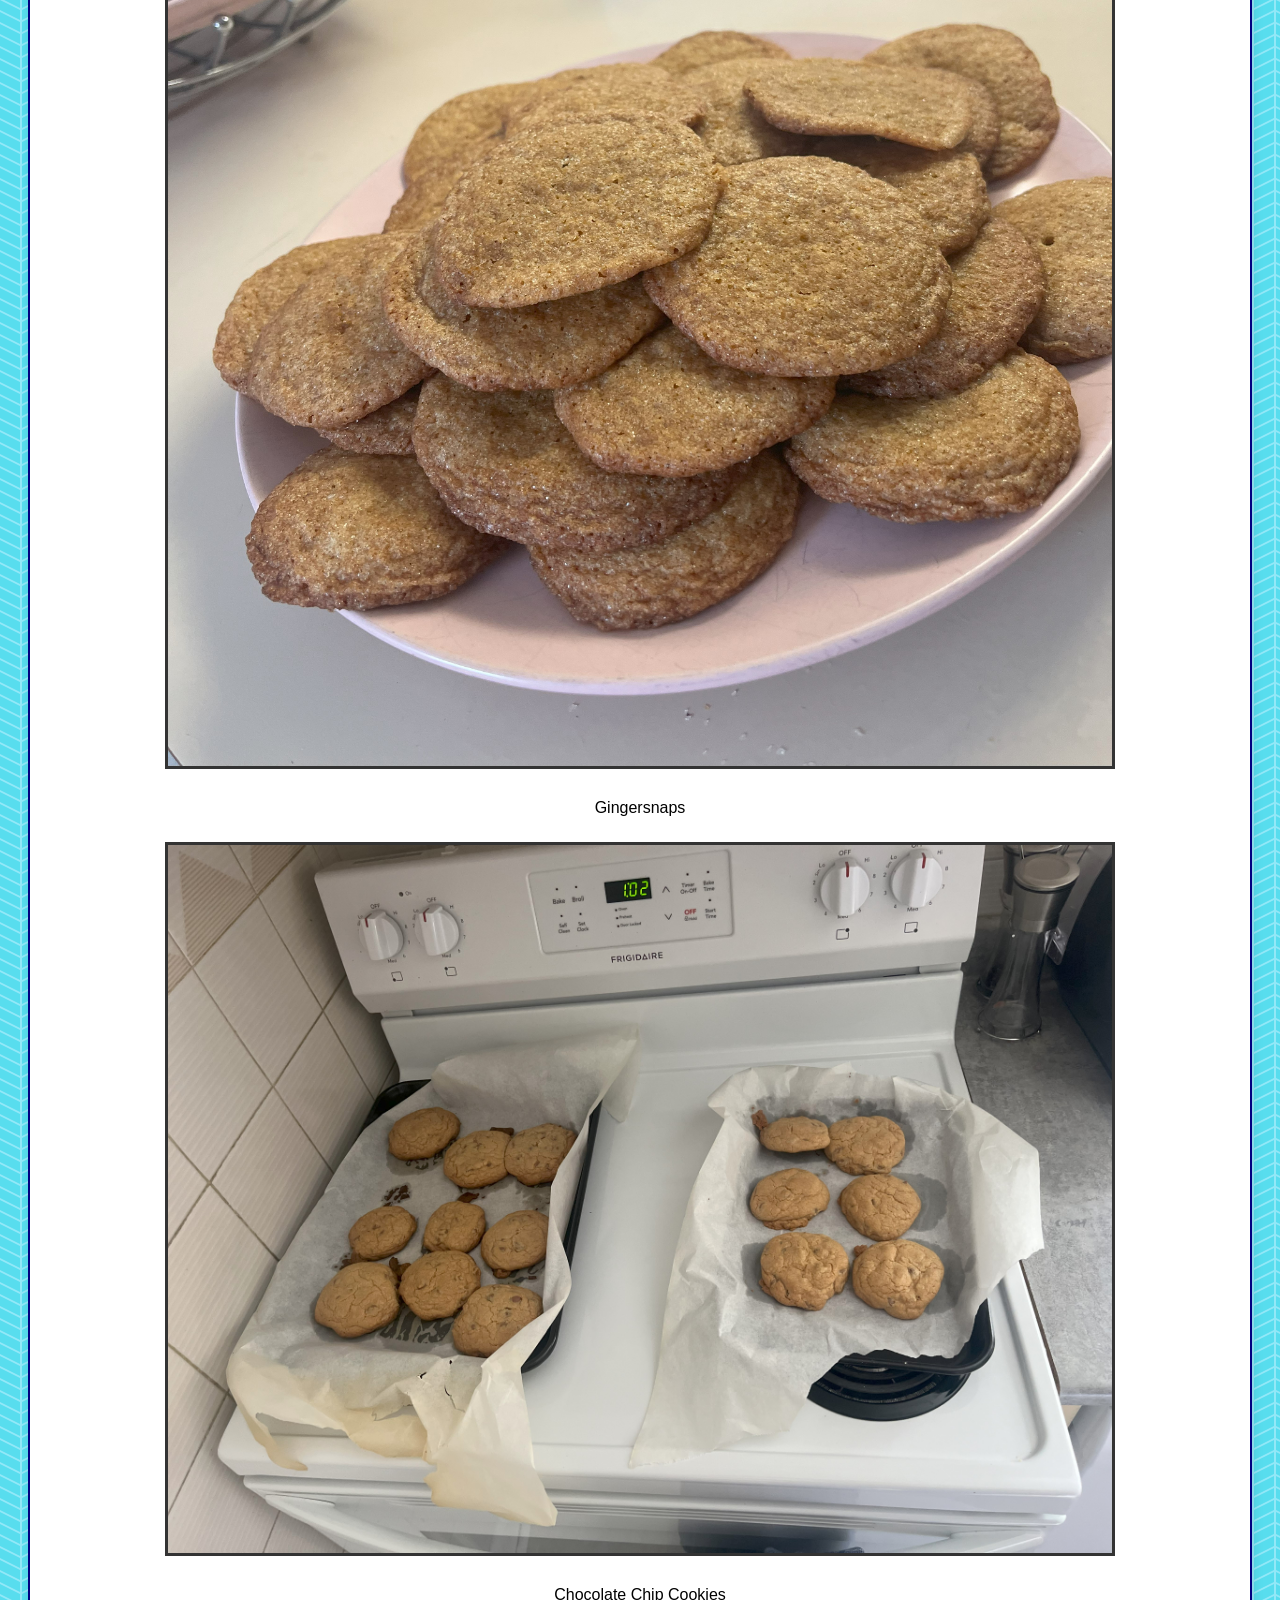
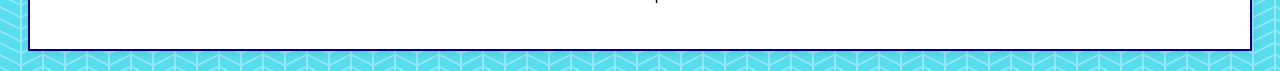
==== commit 8cfc1590: "All" ====
--- a/about.html
+++ b/about.html
@@ -30,7 +30,7 @@
 		<p> Another one of my favourite things is baking, which I try to do at least once a week. Shown below are some of my favourite creations.
 		
 		<div class="baking-row">
-   			 <div class="image-container">
+   			 <div class="image-container-baking">
         			<img src="brownies1.jpg" alt="Brownies" class="baking3pic">
         			<img src="brownies2.jpg" alt="Brownies" class="baking3pic">
         			<img src="brownies3.jpg" alt="Brownies" class="baking3pic">
@@ -39,7 +39,7 @@
 		</div>
 
 		<div class="baking-row">
-   			 <div class="image-container">
+   			 <div class="image-container-baking">
         			<img src="bananas-tray.jpg" alt="Banana Muffins in Baking Tray" class="baking2pic">
         			<img src="bananas.jpg" alt="Banana Muffins" class="baking2pic">
     			</div>
@@ -47,29 +47,29 @@
 		</div>
 
 		<div class="baking-row">
-   			 <div class="image-container">
+   			 <div class="image-container-baking">
         			<img src="lemon-tray.jpg" alt="Lemon Cupcakes in Baking Tray" class="baking2pic">
         			<img src="lemons.jpg" alt="Lemon Cupcakes" class="baking2pic">
     			</div>
     			<p class="baking-text">Lemon Cupcakes</p>
 		</div>
 
-				<div class="baking-row">
-   			 <div class="image-container">
+		<div class="baking-row">
+   			 <div class="image-container-baking">
         			<img src="cupcakes.jpg" alt="Birthday Cupcakes" class="baking1pic">
     			</div>
     			<p class="baking-text">Birthday Cupcakes</p>
 		</div>
 
 		<div class="baking-row">
-   			 <div class="image-container">
+   			 <div class="image-container-baking">
         			<img src="applepie.jpg" alt="Lemon Cupcakes in Baking Tray" class="baking1pic">
     			</div>
     			<p class="baking-text">Apple Pie</p>
 		</div>
 
 		<div class="baking-row">
-   			 <div class="image-container">
+   			 <div class="image-container-baking">
         			<img src="CPP-closed.jpg" alt="Uncut Chicken Pot Pie" class="baking2pic">
         			<img src="CPP-open.jpg" alt="Cut Chicken Pot Pie" class="baking2pic">
     			</div>
@@ -77,28 +77,28 @@
 		</div>
 
 		<div class="baking-row">
-   			 <div class="image-container">
-        			<img src="crepes.jpg" alt="Crepes" class="baking1pic">
+   			 <div class="image-container-baking">
+        			<img src="crepes.JPG" alt="Crepes" class="baking1pic">
     			</div>
     			<p class="baking-text">Crepes</p>
 		</div>
 
 		<div class="baking-row">
-   			 <div class="image-container">
+   			 <div class="image-container-baking">
         			<img src="pancakes.jpg" alt="Rootbeer Pancakes" class="baking1pic">
     			</div>
     			<p class="baking-text">MUG Rootbeer Pancakes with Rootbeer Syrup</p>
 		</div>
 
 		<div class="baking-row">
-   			 <div class="image-container">
+   			 <div class="image-container-baking">
         			<img src="gingersnaps.jpg" alt="Gingersnaps" class="baking1pic">
     			</div>
     			<p class="baking-text">Gingersnaps</p>
 		</div>
 
 		<div class="baking-row">
-   			 <div class="image-container">
+   			 <div class="image-container-baking">
         			<img src="cookies.jpg" alt="Cookies" class="baking1pic">
     			</div>
     			<p class="baking-text">Chocolate Chip Cookies</p>
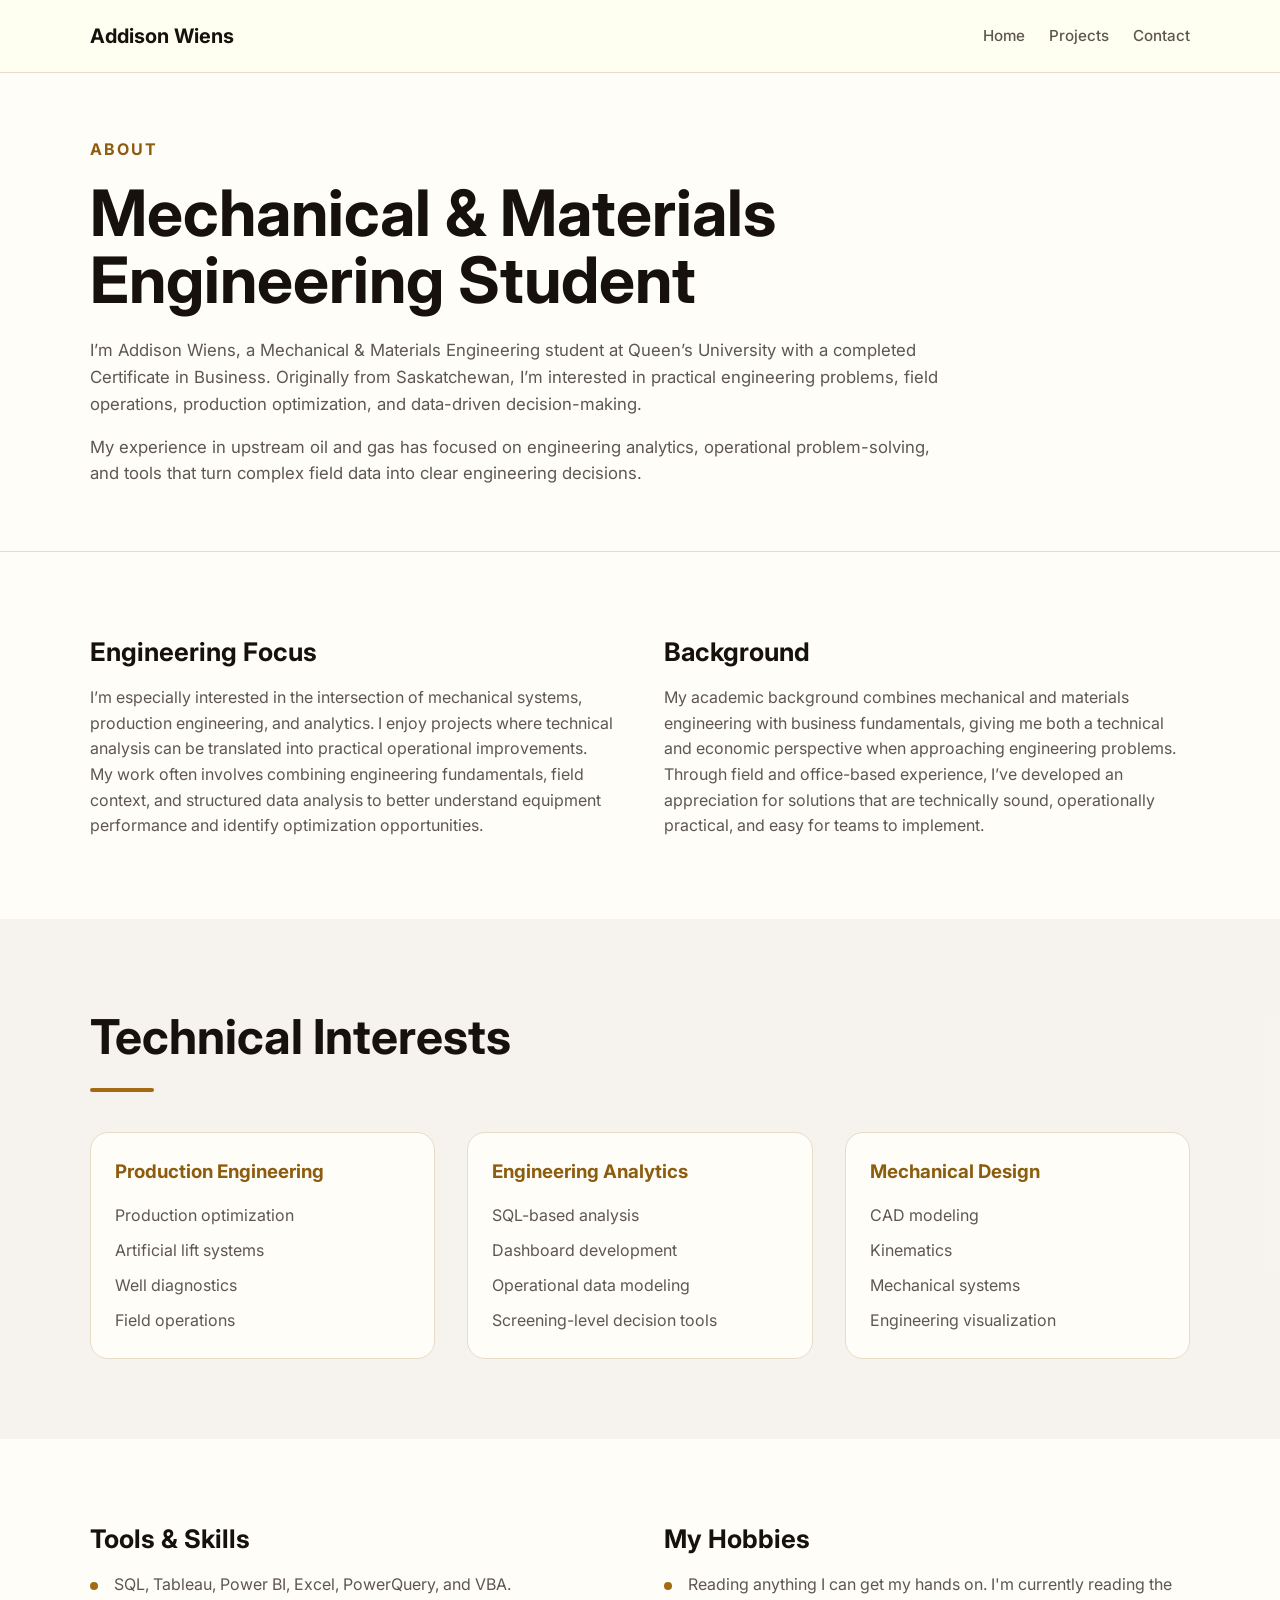
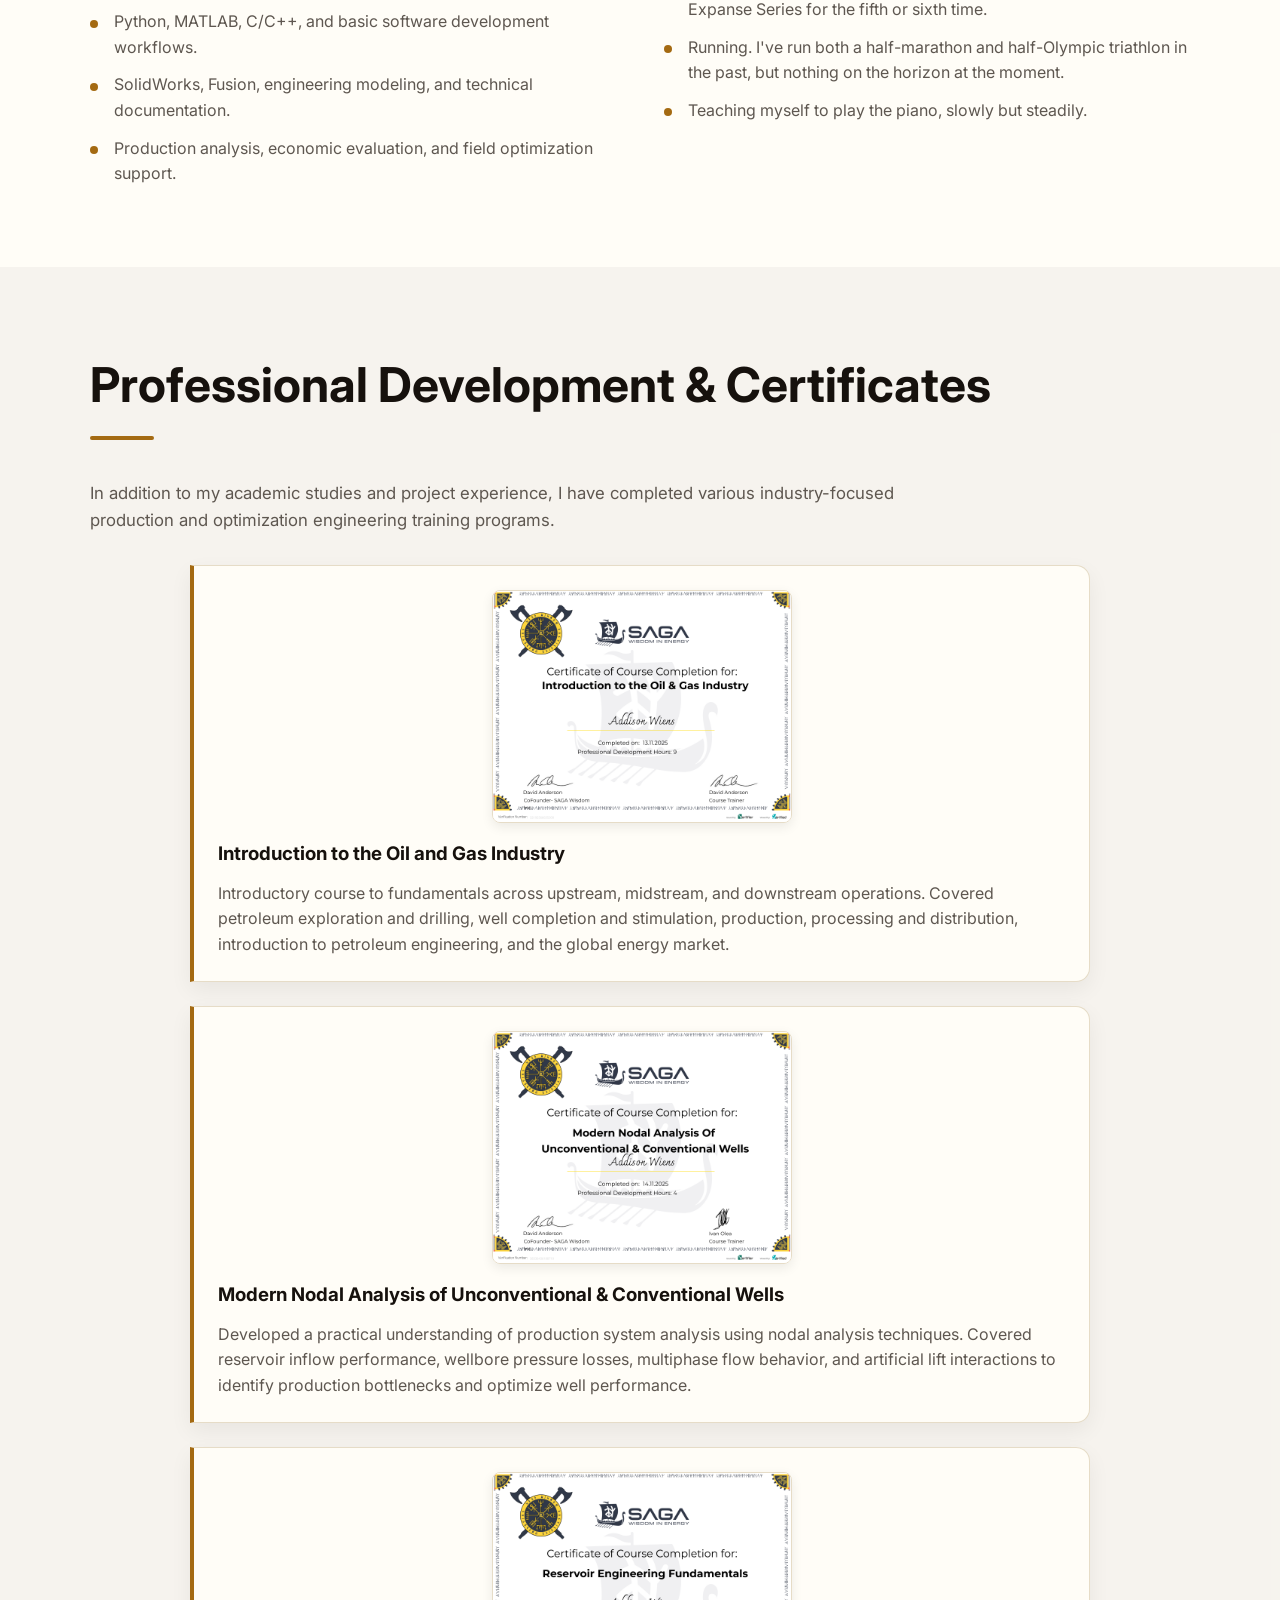
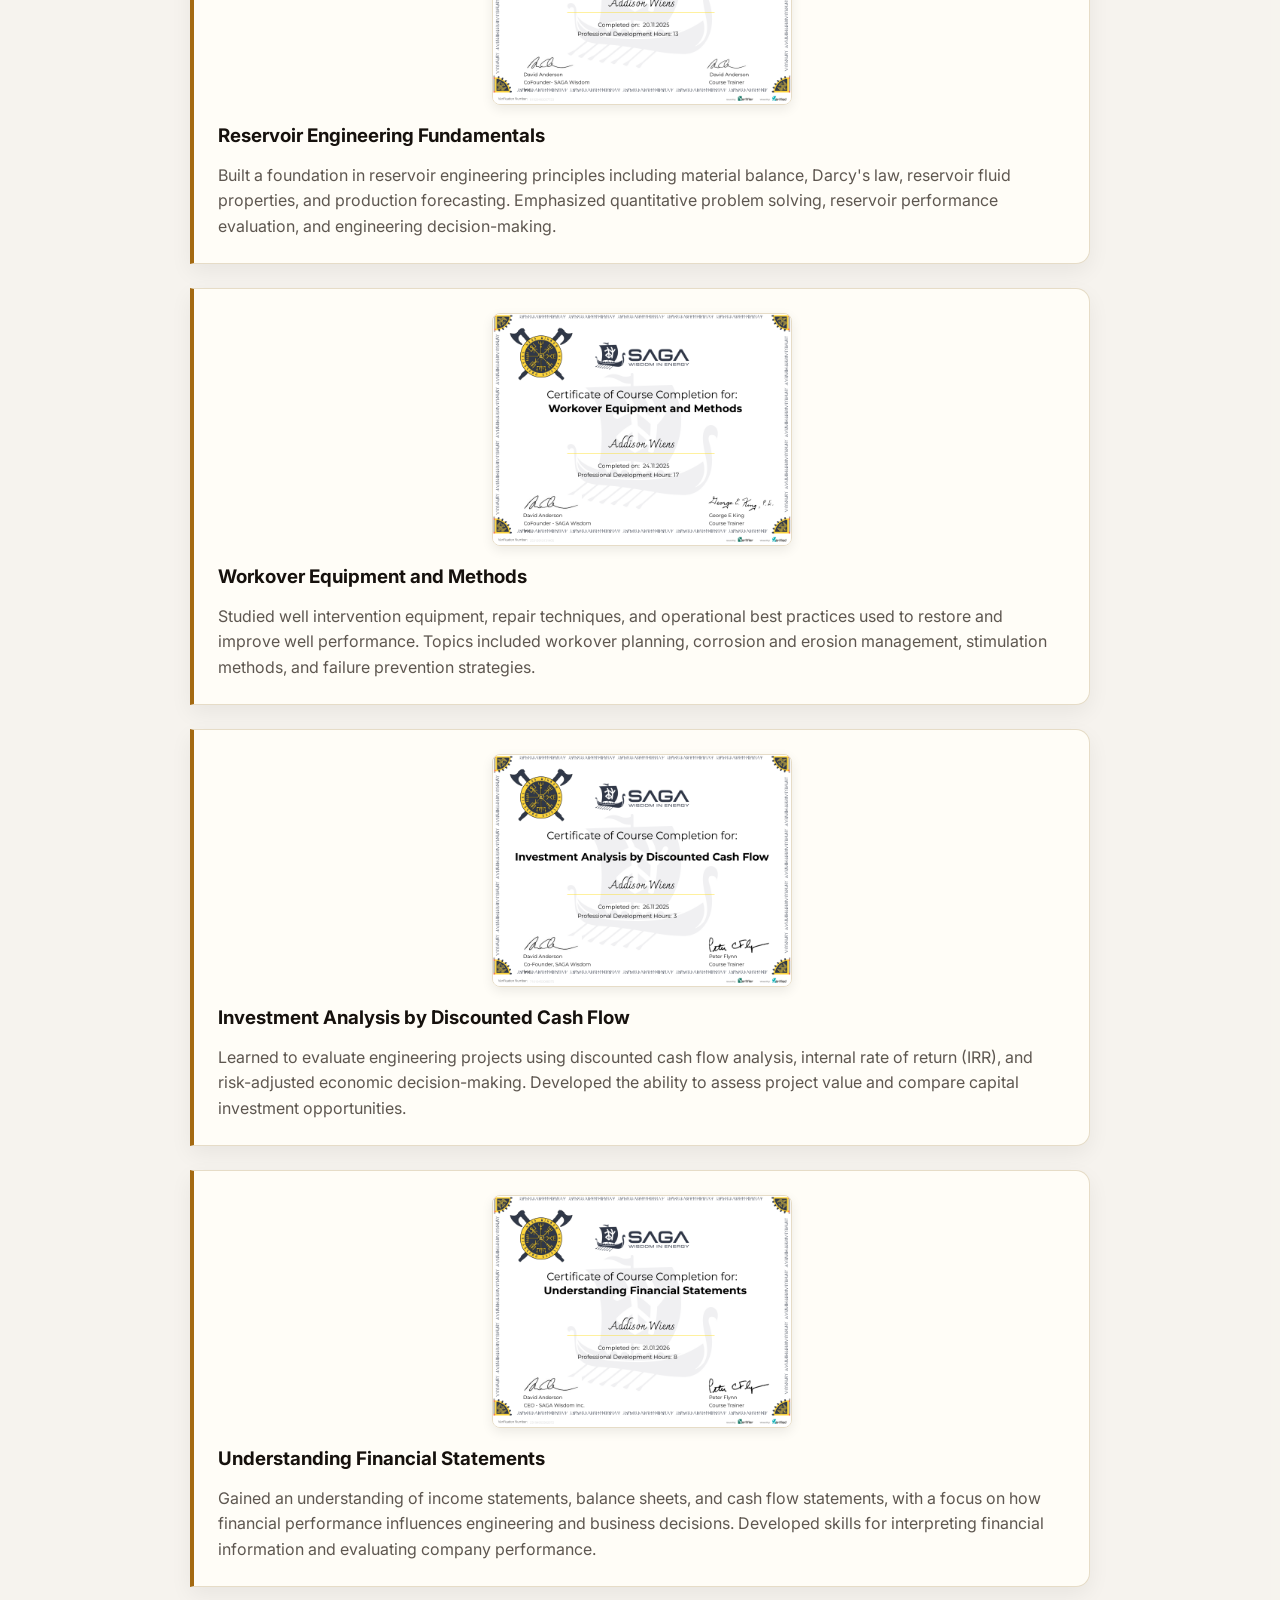
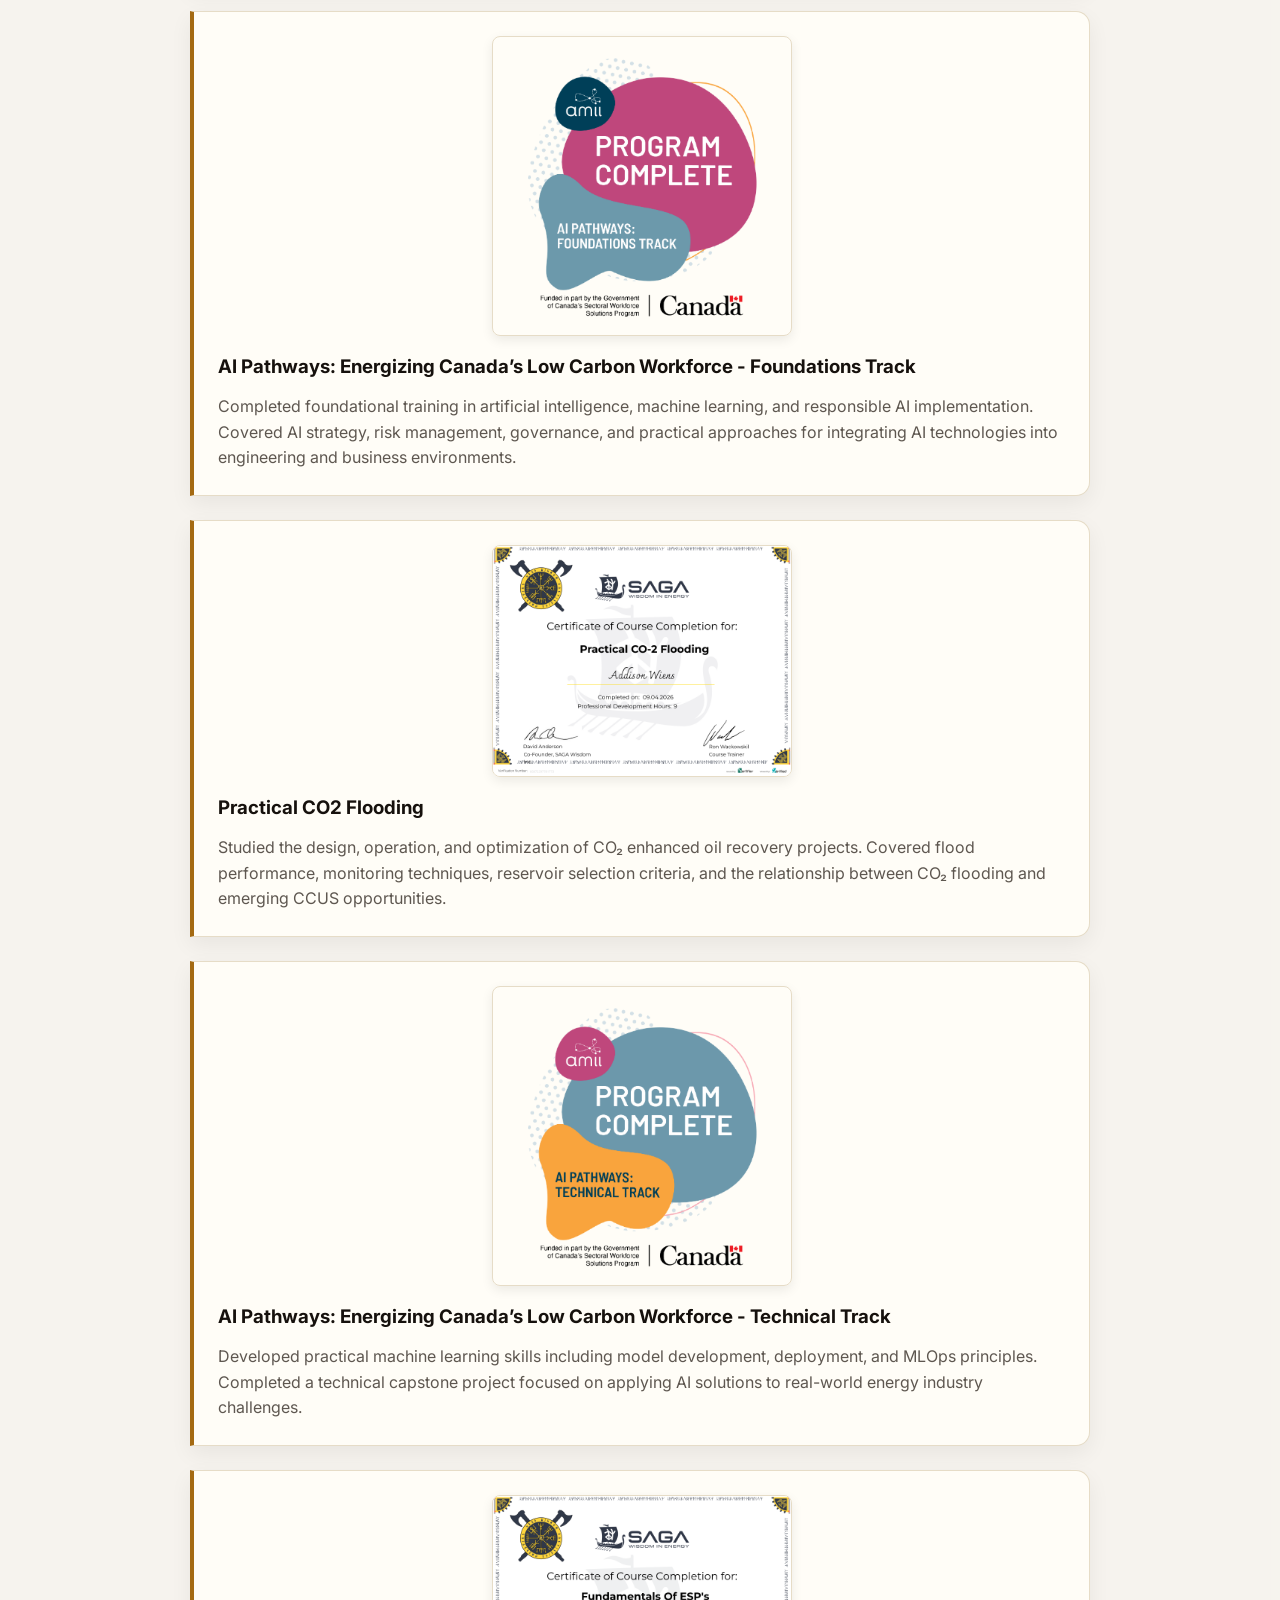
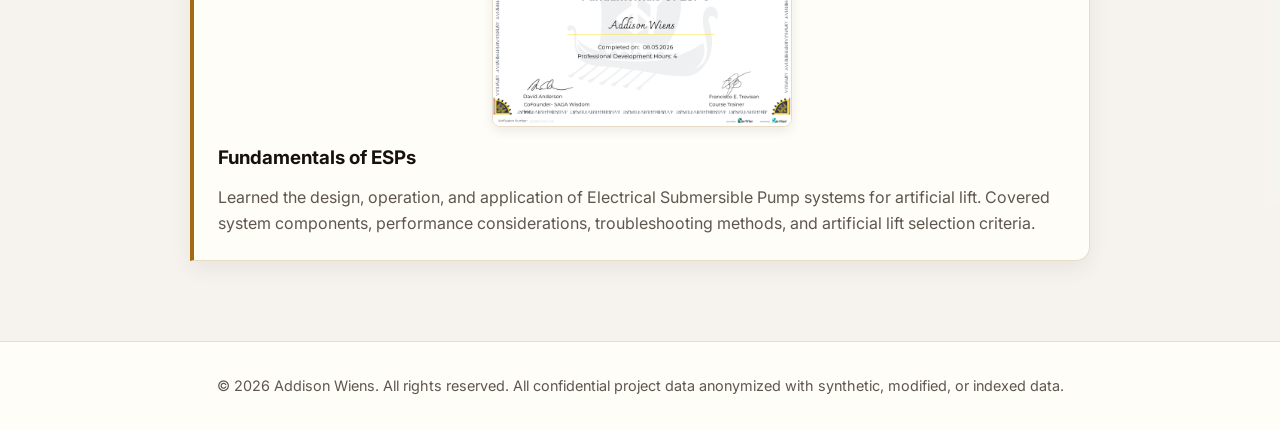
==== commit 059d6090: "Push new website" ====
--- a/about.html
+++ b/about.html
@@ -1,108 +1,376 @@
 <!DOCTYPE html>
 <html lang="en">
-<head>
-    <meta charset="UTF-8">
-    <meta name="viewport" content="width=device-width, initial-scale=1.0">
-    <title>About</title>
-    <link rel="stylesheet" href="Style.css">
-    <div class="title-section">
-        <h1>Addison Wiens</h1>
-    </div>
-</head>
-<body>
-	<nav class="navbar">
-            <ul>
-                <li><a href="https://awiens23.github.io/awiens23/mainpage.html">Home</a></li>
-                <li><a href="https://awiens23.github.io/awiens23/about.html">About</a></li>
-                <li><a href="https://awiens23.github.io/awiens23/contact.html">Contact</a></li>
+  <head>
+    <meta charset="UTF-8" />
+    <meta name="viewport" content="width=device-width, initial-scale=1.0" />
+
+    <title>About | Addison Wiens</title>
+
+    <link rel="preconnect" href="https://fonts.googleapis.com" />
+    <link rel="preconnect" href="https://fonts.gstatic.com" crossorigin />
+
+    <link
+      href="https://fonts.googleapis.com/css2?family=Inter:wght@300;400;500;600;700&display=swap"
+      rel="stylesheet"
+    />
+
+    <link rel="stylesheet" href="style.css" />
+  </head>
+
+  <body>
+    <header class="header">
+      <div class="container nav-container">
+        <h1 class="logo">Addison Wiens</h1>
+
+        <nav class="nav">
+          <ul class="nav-links">
+            <li><a href="index.html">Home</a></li>
+            <li><a href="projects.html">Projects</a></li>
+            <li><a href="index.html#contact">Contact</a></li>
+          </ul>
+        </nav>
+      </div>
+    </header>
+
+    <main>
+      <section class="project-hero">
+        <div class="container">
+          <p class="hero-subtitle">About</p>
+
+          <h2>Mechanical & Materials Engineering Student</h2>
+
+          <p class="project-summary">
+            I’m Addison Wiens, a Mechanical & Materials Engineering student at
+            Queen’s University with a completed Certificate in Business.
+            Originally from Saskatchewan, I’m interested in practical
+            engineering problems, field operations, production optimization, and
+            data-driven decision-making.
+          </p>
+
+          <p class="project-summary">
+            My experience in upstream oil and gas has focused on engineering
+            analytics, operational problem-solving, and tools that turn complex
+            field data into clear engineering decisions.
+          </p>
+        </div>
+      </section>
+
+      <section class="section">
+        <div class="container project-detail-grid">
+          <div>
+            <h2>Engineering Focus</h2>
+
+            <p>
+              I’m especially interested in the intersection of mechanical
+              systems, production engineering, and analytics. I enjoy projects
+              where technical analysis can be translated into practical
+              operational improvements.
+            </p>
+
+            <p>
+              My work often involves combining engineering fundamentals, field
+              context, and structured data analysis to better understand
+              equipment performance and identify optimization opportunities.
+            </p>
+          </div>
+
+          <div>
+            <h2>Background</h2>
+
+            <p>
+              My academic background combines mechanical and materials
+              engineering with business fundamentals, giving me both a technical
+              and economic perspective when approaching engineering problems.
+            </p>
+
+            <p>
+              Through field and office-based experience, I’ve developed an
+              appreciation for solutions that are technically sound,
+              operationally practical, and easy for teams to implement.
+            </p>
+          </div>
+        </div>
+      </section>
+
+      <section class="section section-alt">
+        <div class="container">
+          <div class="section-title">
+            <h2>Technical Interests</h2>
+            <div class="title-line"></div>
+          </div>
+
+          <div class="skills-grid">
+            <div class="skill-category">
+              <h3>Production Engineering</h3>
+              <ul>
+                <li>Production optimization</li>
+                <li>Artificial lift systems</li>
+                <li>Well diagnostics</li>
+                <li>Field operations</li>
+              </ul>
+            </div>
+
+            <div class="skill-category">
+              <h3>Engineering Analytics</h3>
+              <ul>
+                <li>SQL-based analysis</li>
+                <li>Dashboard development</li>
+                <li>Operational data modeling</li>
+                <li>Screening-level decision tools</li>
+              </ul>
+            </div>
+
+            <div class="skill-category">
+              <h3>Mechanical Design</h3>
+              <ul>
+                <li>CAD modeling</li>
+                <li>Kinematics</li>
+                <li>Mechanical systems</li>
+                <li>Engineering visualization</li>
+              </ul>
+            </div>
+          </div>
+        </div>
+      </section>
+
+      <section class="section">
+        <div class="container project-detail-grid">
+          <div>
+            <h2>Tools & Skills</h2>
+
+            <ul class="project-bullets">
+              <li>SQL, Tableau, Power BI, Excel, PowerQuery, and VBA.</li>
+              <li>
+                Python, MATLAB, C/C++, and basic software development workflows.
+              </li>
+              <li>
+                SolidWorks, Fusion, engineering modeling, and technical
+                documentation.
+              </li>
+              <li>
+                Production analysis, economic evaluation, and field optimization
+                support.
+              </li>
             </ul>
-        </nav>
-	<div class="content-box">
-		<img src="https://media.licdn.com/dms/image/v2/D4E03AQFDUMpjNoSHJw/profile-displayphoto-shrink_400_400/profile-displayphoto-shrink_400_400/0/1726951051433?e=1732752000&v=beta&t=R0BYIjwKCvMFeeeyGqD8-Y-4Djz2m4BvfVSYg24avpA" alt="Profile Picture" class="profile-picture">        	
-		<h2> About Me </h2>
-		<p> I'm a third year student at Queen's University, currently studying Mechanical Engineering, as well as a Certificate in Business. Please check out my resume, linked below. 		</p>
-		<p> My Resume: <a href="Addison Wiens Resume 2024.pdf">Addison Wiens</a></p>
-		<p> One of my favourite hobbies is working on my cardio. I'm currently working to improve on my swimming abilities, as well as advance my distance running. 
-		This May, I had the pleasure of participating in the Million Reasons Run with some friends, which helps raise money for Children's Hospitals all across Canada. 
-		The goal was to run as much as possible during the month of May, and I contributed 144km to the team. My next goal is to race in a triathalon, but I'll have 
-		to work on my cycling before that happens. </p>
-        	<p> My Strava: <a href="https://www.strava.com/athletes/134237750">Running and Swimming</a></p>
-		<p> Another one of my favourite things is baking, which I try to do at least once a week. Shown below are some of my favourite creations.
-		
-		<div class="baking-row">
-   			 <div class="image-container-baking">
-        			<img src="brownies1.jpg" alt="Brownies" class="baking3pic">
-        			<img src="brownies2.jpg" alt="Brownies" class="baking3pic">
-        			<img src="brownies3.jpg" alt="Brownies" class="baking3pic">
-    			</div>
-    			<p class="baking-text">Brownies</p>
-		</div>
-
-		<div class="baking-row">
-   			 <div class="image-container-baking">
-        			<img src="bananas-tray.jpg" alt="Banana Muffins in Baking Tray" class="baking2pic">
-        			<img src="bananas.jpg" alt="Banana Muffins" class="baking2pic">
-    			</div>
-    			<p class="baking-text">Banana Chocolate Chip Muffins</p>
-		</div>
-
-		<div class="baking-row">
-   			 <div class="image-container-baking">
-        			<img src="lemon-tray.jpg" alt="Lemon Cupcakes in Baking Tray" class="baking2pic">
-        			<img src="lemons.jpg" alt="Lemon Cupcakes" class="baking2pic">
-    			</div>
-    			<p class="baking-text">Lemon Cupcakes</p>
-		</div>
-
-		<div class="baking-row">
-   			 <div class="image-container-baking">
-        			<img src="cupcakes.jpg" alt="Birthday Cupcakes" class="baking1pic">
-    			</div>
-    			<p class="baking-text">Birthday Cupcakes</p>
-		</div>
-
-		<div class="baking-row">
-   			 <div class="image-container-baking">
-        			<img src="applepie.jpg" alt="Lemon Cupcakes in Baking Tray" class="baking1pic">
-    			</div>
-    			<p class="baking-text">Apple Pie</p>
-		</div>
-
-		<div class="baking-row">
-   			 <div class="image-container-baking">
-        			<img src="CPP-closed.jpg" alt="Uncut Chicken Pot Pie" class="baking2pic">
-        			<img src="CPP-open.jpg" alt="Cut Chicken Pot Pie" class="baking2pic">
-    			</div>
-    			<p class="baking-text">Chicken Pot Pie</p>
-		</div>
-
-		<div class="baking-row">
-   			 <div class="image-container-baking">
-        			<img src="crepes.JPG" alt="Crepes" class="baking1pic">
-    			</div>
-    			<p class="baking-text">Crepes</p>
-		</div>
-
-		<div class="baking-row">
-   			 <div class="image-container-baking">
-        			<img src="pancakes.jpg" alt="Rootbeer Pancakes" class="baking1pic">
-    			</div>
-    			<p class="baking-text">MUG Rootbeer Pancakes with Rootbeer Syrup</p>
-		</div>
-
-		<div class="baking-row">
-   			 <div class="image-container-baking">
-        			<img src="gingersnaps.jpg" alt="Gingersnaps" class="baking1pic">
-    			</div>
-    			<p class="baking-text">Gingersnaps</p>
-		</div>
-
-		<div class="baking-row">
-   			 <div class="image-container-baking">
-        			<img src="cookies.jpg" alt="Cookies" class="baking1pic">
-    			</div>
-    			<p class="baking-text">Chocolate Chip Cookies</p>
-		</div>
-    	</div>
-</body>
-</html>+          </div>
+
+          <div>
+            <h2>My Hobbies</h2>
+
+            <ul class="project-bullets">
+              <li>
+                Reading anything I can get my hands on. I'm currently reading
+                the Expanse Series for the fifth or sixth time.
+              </li>
+              <li>
+                Running. I've run both a half-marathon and half-Olympic
+                triathlon in the past, but nothing on the horizon at the moment.
+              </li>
+              <li>Teaching myself to play the piano, slowly but steadily.</li>
+            </ul>
+          </div>
+        </div>
+      </section>
+
+      <section class="section section-alt">
+        <div class="container">
+          <div class="section-title">
+            <h2>Professional Development & Certificates</h2>
+            <div class="title-line"></div>
+          </div>
+
+          <p class="project-summary">
+            In addition to my academic studies and project experience, I have
+            completed various industry-focused production and optimization
+            engineering training programs.
+          </p>
+
+          <div class="cert-grid">
+            <div class="cert-card">
+              <img
+                src="intro_to_oil.png"
+                alt="Introduction to Oil and Gas Course Certificate"
+                loading="lazy"
+              />
+              <h3>Introduction to the Oil and Gas Industry</h3>
+
+              <p>
+                Introductory course to fundamentals across upstream, midstream,
+                and downstream operations. Covered petroleum exploration and
+                drilling, well completion and stimulation, production,
+                processing and distribution, introduction to petroleum
+                engineering, and the global energy market.
+              </p>
+            </div>
+
+            <div class="cert-card">
+              <img
+                src="nodal.png"
+                alt="Modern Nodal Analysis of Unconventional & Conventional Wells Certificate"
+                loading="lazy"
+              />
+              <h3>
+                Modern Nodal Analysis of Unconventional & Conventional Wells
+              </h3>
+
+              <p>
+                Developed a practical understanding of production system
+                analysis using nodal analysis techniques. Covered reservoir
+                inflow performance, wellbore pressure losses, multiphase flow
+                behavior, and artificial lift interactions to identify
+                production bottlenecks and optimize well performance.
+              </p>
+            </div>
+
+            <div class="cert-card">
+              <img
+                src="res_eng.png"
+                alt="Reservoir Engineering Fundamentals Certificate"
+                loading="lazy"
+              />
+              <h3>Reservoir Engineering Fundamentals</h3>
+
+              <p>
+                Built a foundation in reservoir engineering principles including
+                material balance, Darcy's law, reservoir fluid properties, and
+                production forecasting. Emphasized quantitative problem solving,
+                reservoir performance evaluation, and engineering
+                decision-making.
+              </p>
+            </div>
+
+            <div class="cert-card">
+              <img
+                src="workovers.png"
+                alt="Workover Equipment and Methods Certificate"
+                loading="lazy"
+              />
+              <h3>Workover Equipment and Methods</h3>
+
+              <p>
+                Studied well intervention equipment, repair techniques, and
+                operational best practices used to restore and improve well
+                performance. Topics included workover planning, corrosion and
+                erosion management, stimulation methods, and failure prevention
+                strategies.
+              </p>
+            </div>
+
+            <div class="cert-card">
+              <img
+                src="investment.png"
+                alt="Investment Analysis by Discounted Cash Flow Certificate"
+                loading="lazy"
+              />
+              <h3>Investment Analysis by Discounted Cash Flow</h3>
+
+              <p>
+                Learned to evaluate engineering projects using discounted cash
+                flow analysis, internal rate of return (IRR), and risk-adjusted
+                economic decision-making. Developed the ability to assess
+                project value and compare capital investment opportunities.
+              </p>
+            </div>
+
+            <div class="cert-card">
+              <img
+                src="fin_statements.png"
+                alt="Understanding Financial Statements Certificate"
+                loading="lazy"
+              />
+              <h3>Understanding Financial Statements</h3>
+
+              <p>
+                Gained an understanding of income statements, balance sheets,
+                and cash flow statements, with a focus on how financial
+                performance influences engineering and business decisions.
+                Developed skills for interpreting financial information and
+                evaluating company performance.
+              </p>
+            </div>
+
+            <div class="cert-card">
+              <img
+                src="amii_found.png"
+                alt="AI Pathways: Energizing Canada’s Low Carbon Workforce - Foundations Track Certificate"
+                loading="lazy"
+              />
+              <h3>
+                AI Pathways: Energizing Canada’s Low Carbon Workforce -
+                Foundations Track
+              </h3>
+
+              <p>
+                Completed foundational training in artificial intelligence,
+                machine learning, and responsible AI implementation. Covered AI
+                strategy, risk management, governance, and practical approaches
+                for integrating AI technologies into engineering and business
+                environments.
+              </p>
+            </div>
+
+            <div class="cert-card">
+              <img
+                src="co2.png"
+                alt="Practical CO2 Flooding Certificate"
+                loading="lazy"
+              />
+              <h3>Practical CO2 Flooding</h3>
+
+              <p>
+                Studied the design, operation, and optimization of CO₂ enhanced
+                oil recovery projects. Covered flood performance, monitoring
+                techniques, reservoir selection criteria, and the relationship
+                between CO₂ flooding and emerging CCUS opportunities.
+              </p>
+            </div>
+
+            <div class="cert-card">
+              <img
+                src="amii_tech.png"
+                alt="AI Pathways: Energizing Canada’s Low Carbon Workforce - Technical Track Certificate"
+                loading="lazy"
+              />
+              <h3>
+                AI Pathways: Energizing Canada’s Low Carbon Workforce -
+                Technical Track
+              </h3>
+
+              <p>
+                Developed practical machine learning skills including model
+                development, deployment, and MLOps principles. Completed a
+                technical capstone project focused on applying AI solutions to
+                real-world energy industry challenges.
+              </p>
+            </div>
+
+            <div class="cert-card">
+              <img
+                src="esps.png"
+                alt="Fundamentals of ESPs Certificate"
+                loading="lazy"
+              />
+              <h3>Fundamentals of ESPs</h3>
+
+              <p>
+                Learned the design, operation, and application of Electrical
+                Submersible Pump systems for artificial lift. Covered system
+                components, performance considerations, troubleshooting methods,
+                and artificial lift selection criteria.
+              </p>
+            </div>
+          </div>
+        </div>
+      </section>
+    </main>
+
+    <footer class="footer">
+      <div class="container">
+        <p>
+          © 2026 Addison Wiens. All rights reserved. All confidential project
+          data anonymized with synthetic, modified, or indexed data.
+        </p>
+      </div>
+    </footer>
+  </body>
+</html>
--- a/style.css
+++ b/style.css
@@ -0,0 +1,1181 @@
+/* =========================
+   GLOBAL STYLES
+========================= */
+
+:root {
+  --background: #fffdf7;
+  --surface: #ffffff;
+
+  --accent-1: #a46a12;
+  --accent-text: #8c5c0f;
+  --accent-2: #5e5750;
+
+  --border: #e6dcc7;
+  --text: #16110d;
+}
+
+* {
+  margin: 0;
+  padding: 0;
+  box-sizing: border-box;
+}
+
+html {
+  scroll-behavior: smooth;
+}
+
+body {
+  font-family: "Inter", sans-serif;
+  background-color: var(--background);
+  color: var(--text);
+  line-height: 1.6;
+}
+
+a {
+  color: inherit;
+  text-decoration: none;
+}
+
+.nav-links,
+.project-bullets,
+.skill-category ul {
+  list-style: none;
+}
+
+.nav-links a[aria-current="page"] {
+  color: var(--accent-1);
+  font-weight: 700;
+}
+
+.container {
+  width: min(1100px, 90%);
+  margin: 0 auto;
+}
+
+img {
+  max-width: 100%;
+  height: auto;
+}
+
+/* =========================
+   HEADER / NAVIGATION
+========================= */
+
+.header {
+  position: sticky;
+  top: 0;
+  z-index: 100;
+  background-color: rgba(255, 255, 241, 0.95);
+  border-bottom: 1px solid var(--border);
+}
+
+.nav-container {
+  min-height: 72px;
+  display: flex;
+  align-items: center;
+  justify-content: space-between;
+}
+
+.logo {
+  font-size: 1.25rem;
+  font-weight: 700;
+  color: var(--text);
+}
+
+.nav-links {
+  display: flex;
+  gap: 1.5rem;
+}
+
+.nav-links a {
+  font-size: 0.95rem;
+  font-weight: 500;
+  color: var(--accent-2);
+  transition: color 0.2s ease;
+}
+
+.nav-links a:hover {
+  color: var(--accent-1);
+}
+
+/* =========================
+   HERO SECTION
+========================= */
+
+.hero {
+  min-height: 80vh;
+  display: flex;
+  align-items: center;
+  padding: 5rem 0;
+}
+
+.hero-content {
+  max-width: 850px;
+}
+
+.hero-subtitle {
+  color: var(--accent-text);
+  font-weight: 700;
+  text-transform: uppercase;
+  letter-spacing: 0.12em;
+  margin-bottom: 1rem;
+}
+
+.hero h2 {
+  font-size: clamp(2.4rem, 6vw, 5rem);
+  line-height: 1.05;
+  margin-bottom: 1.5rem;
+}
+
+.hero-description {
+  max-width: 700px;
+  font-size: 1.1rem;
+  color: var(--accent-2);
+  margin-bottom: 2rem;
+}
+
+.hero-buttons {
+  display: flex;
+  flex-wrap: wrap;
+  gap: 1rem;
+}
+
+.btn-primary,
+.btn-secondary {
+  display: inline-block;
+  padding: 0.85rem 1.25rem;
+  border-radius: 999px;
+  font-weight: 600;
+  transition:
+    transform 0.2s ease,
+    background-color 0.2s ease,
+    color 0.2s ease;
+}
+
+.btn-primary {
+  background-color: var(--accent-1);
+  color: var(--text);
+}
+
+.btn-secondary {
+  border: 1px solid var(--accent-2);
+  color: var(--text);
+}
+
+.btn-primary:hover,
+.btn-secondary:hover {
+  transform: translateY(-2px);
+}
+
+.btn-secondary:hover {
+  background-color: var(--accent-2);
+  color: var(--background);
+}
+
+/* =========================
+   GENERAL SECTIONS
+========================= */
+
+.section {
+  padding: 5rem 0;
+}
+
+.section-alt {
+  background-color: rgba(97, 92, 90, 0.06);
+}
+
+.section-title {
+  margin-bottom: 2.5rem;
+}
+
+.section-title h2 {
+  font-size: clamp(2rem, 4vw, 3rem);
+  margin-bottom: 0.75rem;
+}
+
+.title-line {
+  width: 64px;
+  height: 4px;
+  background-color: var(--accent-1);
+  border-radius: 999px;
+}
+
+/* =========================
+   PROJECTS
+========================= */
+
+.project-grid {
+  display: flex;
+  flex-direction: column;
+  gap: 2rem;
+}
+
+.project-card {
+  background-color: #ffffff;
+  border: 1px solid var(--border);
+  border-radius: 18px;
+  overflow: hidden;
+  transition:
+    transform 0.2s ease,
+    box-shadow 0.2s ease;
+  max-width: 900px;
+  margin: 0 auto;
+
+  box-shadow: 0 8px 22px rgba(13, 1, 1, 0.06);
+}
+
+.project-card:hover {
+  transform: translateY(-4px);
+  box-shadow: 0 12px 30px rgba(13, 1, 1, 0.12);
+}
+
+.project-image {
+  height: 90px;
+  background: linear-gradient(
+    135deg,
+    rgba(209, 158, 39, 0.35),
+    rgba(97, 92, 90, 0.25)
+  );
+}
+
+.project-content {
+  padding: 1.5rem;
+}
+
+.project-content h3 {
+  font-size: 1.25rem;
+  margin-bottom: 0.75rem;
+}
+
+.project-content p {
+  color: var(--accent-2);
+  margin-bottom: 1rem;
+}
+
+.project-tags {
+  display: flex;
+  flex-wrap: wrap;
+  gap: 0.5rem;
+  margin-bottom: 1.25rem;
+}
+
+.project-tags span {
+  padding: 0.35rem 0.7rem;
+  border-radius: 999px;
+  background-color: rgba(164, 106, 18, 0.12);
+  color: var(--text);
+  font-size: 0.85rem;
+  font-weight: 600;
+}
+
+.project-link {
+  font-weight: 700;
+  color: var(--accent-text);
+}
+
+.project-link:hover,
+a:hover {
+  color: #b67614;
+}
+
+/* =========================
+   EXPERIENCE
+========================= */
+
+.timeline {
+  display: grid;
+  gap: 1.5rem;
+}
+
+.timeline-item {
+  padding: 1.5rem;
+  border-left: 4px solid var(--accent-1);
+  background-color: rgba(255, 255, 255, 0.45);
+  border-radius: 0 14px 14px 0;
+}
+
+.timeline-item h3 {
+  font-size: 1.25rem;
+  margin-bottom: 0.35rem;
+  color: var(--accent-text);
+}
+
+.timeline-company {
+  color: var(--accent-text);
+  font-weight: 700;
+  margin-bottom: 0.75rem;
+}
+
+.timeline-item p:last-child {
+  color: var(--accent-2);
+}
+
+/* =========================
+   SKILLS
+========================= */
+
+.skills-grid {
+  display: grid;
+  grid-template-columns: repeat(auto-fit, minmax(220px, 1fr));
+  gap: 2rem;
+}
+
+.skill-category {
+  padding: 1.5rem;
+  background-color: var(--background);
+  border: 1px solid var(--border);
+  border-radius: 18px;
+}
+
+.skill-category h3 {
+  margin-bottom: 1rem;
+  color: var(--accent-text);
+}
+
+.skill-category ul {
+  display: grid;
+  gap: 0.6rem;
+}
+
+.skill-category li {
+  color: var(--accent-2);
+}
+
+/* =========================
+   CONTACT
+========================= */
+
+.contact-content {
+  max-width: 700px;
+}
+
+.contact-content p {
+  color: var(--accent-2);
+  margin-bottom: 1.5rem;
+}
+
+.contact-links {
+  display: flex;
+  flex-wrap: wrap;
+  gap: 1rem;
+}
+
+.contact-links a {
+  padding: 0.75rem 1rem;
+  border: 1px solid var(--accent-2);
+  border-radius: 999px;
+  font-weight: 600;
+  transition:
+    background-color 0.2s ease,
+    color 0.2s ease;
+}
+
+.contact-links a:hover {
+  background-color: var(--accent-1);
+  border-color: var(--accent-1);
+}
+
+/* =========================
+   FOOTER
+========================= */
+
+.footer {
+  padding: 2rem 0;
+  border-top: 1px solid var(--border);
+  text-align: center;
+}
+
+.footer p {
+  color: var(--accent-2);
+  font-size: 0.9rem;
+}
+
+/* =========================
+   MOBILE RESPONSIVENESS
+========================= */
+
+@media (max-width: 700px) {
+  .nav-container {
+    flex-direction: column;
+    gap: 1rem;
+    padding: 1rem 0;
+  }
+
+  .nav-links {
+    flex-wrap: wrap;
+    justify-content: center;
+    gap: 1rem;
+  }
+
+  .hero {
+    min-height: auto;
+    padding: 4rem 0;
+  }
+
+  .section {
+    padding: 4rem 0;
+  }
+}
+
+@media (prefers-reduced-motion: reduce) {
+  html {
+    scroll-behavior: auto;
+  }
+
+  *,
+  *::before,
+  *::after {
+    transition: none !important;
+    animation: none !important;
+  }
+}
+
+/* =========================
+   INDIVIDUAL PROJECT PAGES
+========================= */
+
+.project-hero {
+  padding: 4rem 0 3rem;
+  border-bottom: 1px solid var(--border);
+}
+
+.project-hero h2 {
+  max-width: 900px;
+  font-size: clamp(2.2rem, 5vw, 4rem);
+  line-height: 1.05;
+  margin: 1rem 0 1.5rem;
+}
+
+.project-summary {
+  max-width: 850px;
+  font-size: 1.05rem;
+  color: var(--accent-2);
+  margin-bottom: 1rem;
+}
+
+.back-link {
+  display: inline-block;
+  margin-bottom: 1rem;
+  font-weight: 600;
+  color: var(--accent-2);
+}
+
+.back-link:hover {
+  color: var(--accent-1);
+}
+
+/* Feature dashboard image */
+
+.project-feature-image {
+  background-color: white;
+  border: 1px solid var(--border);
+  border-radius: 18px;
+  padding: 1rem;
+  box-shadow: 0 12px 30px rgba(13, 1, 1, 0.08);
+}
+
+.project-feature-image-small {
+  background-color: white;
+  border: 1px solid var(--border);
+  padding: 1rem;
+  box-shadow: 0 12px 30px rgba(13, 1, 1, 0.08);
+  width: 80%;
+  border-radius: 12px;
+  margin: 0 auto;
+}
+
+.project-feature-image img {
+  width: 100%;
+  display: block;
+  border-radius: 12px;
+}
+
+.project-feature-image-small img {
+  display: block;
+  margin: 0 auto;
+  max-width: 100%;
+  height: auto;
+}
+
+/* Two-column project sections */
+
+.project-detail-grid {
+  display: grid;
+  grid-template-columns: repeat(2, 1fr);
+  gap: 3rem;
+  align-items: start;
+}
+
+.project-detail-grid h2 {
+  font-size: 1.6rem;
+  margin-bottom: 0.75rem;
+}
+
+.project-detail-grid p {
+  color: var(--accent-2);
+}
+
+/* Methodology */
+
+.pipeline-placeholder,
+.methodology-image {
+  max-width: 520px;
+  margin-bottom: 2.5rem;
+}
+
+.methodology-image img {
+  width: 100%;
+  display: block;
+}
+
+.methodology-image {
+  max-width: 560px;
+  margin: 0 auto 1rem;
+  padding: 1rem;
+  background-color: white;
+  border: 1px solid var(--border);
+  border-radius: 18px;
+  box-shadow: 0 8px 22px rgba(13, 1, 1, 0.06);
+}
+
+.methodology-list {
+  display: grid;
+  grid-template-columns: repeat(2, 1fr);
+  gap: 1.5rem;
+}
+
+.methodology-list div,
+.case-study-card,
+.data-disclaimer {
+  background-color: var(--background);
+  border: 1px solid var(--border);
+  border-radius: 18px;
+  padding: 1.5rem;
+  box-shadow: 0 8px 22px rgba(13, 1, 1, 0.06);
+}
+
+.methodology-list h3 {
+  margin-bottom: 0.5rem;
+  color: var(--text);
+}
+
+.methodology-list p {
+  color: var(--accent-2);
+}
+
+/* Dashboard image gallery */
+
+.image-grid {
+  display: grid;
+  grid-template-columns: 1.5fr 1fr;
+  gap: 1.5rem;
+}
+
+.image-grid figure {
+  background-color: white;
+  border: 1px solid var(--border);
+  border-radius: 18px;
+  padding: 1rem;
+  box-shadow: 0 8px 22px rgba(13, 1, 1, 0.06);
+}
+
+.image-grid figure:first-child {
+  grid-row: span 2;
+}
+
+.image-grid img {
+  width: 100%;
+  display: block;
+  border-radius: 12px;
+}
+
+.image-grid figcaption {
+  margin-top: 0.75rem;
+  color: var(--accent-2);
+  font-size: 0.9rem;
+}
+
+/* Findings and recommendations */
+
+.project-bullets {
+  display: grid;
+  gap: 0.75rem;
+  list-style: none;
+}
+
+.project-bullets li {
+  position: relative;
+  padding-left: 1.5rem;
+  color: var(--accent-2);
+}
+
+.project-bullets li::before {
+  content: "";
+  position: absolute;
+  left: 0;
+  top: 0.65rem;
+  width: 8px;
+  height: 8px;
+  background-color: var(--accent-1);
+  border-radius: 50%;
+}
+
+/* Case study */
+
+.case-study-card {
+  max-width: 900px;
+  border-left: 5px solid var(--accent-1);
+}
+
+.case-study-card h3 {
+  margin-bottom: 1rem;
+}
+
+.case-study-card p {
+  color: var(--accent-2);
+  margin-bottom: 1rem;
+}
+
+/* Technical stack table */
+
+.tech-table {
+  width: 100%;
+  border-collapse: collapse;
+  overflow: hidden;
+  border-radius: 14px;
+  background-color: var(--background);
+  border: 1px solid var(--border);
+  margin: 2rem 0;
+}
+
+.tech-table th,
+.tech-table td {
+  padding: 0.9rem 1rem;
+  text-align: left;
+  border-bottom: 1px solid var(--border);
+}
+
+.tech-table th {
+  background-color: rgba(209, 158, 39, 0.16);
+  color: var(--text);
+}
+
+.tech-table td {
+  color: var(--accent-2);
+}
+
+.tech-table tr:last-child td {
+  border-bottom: none;
+}
+
+/* Mobile */
+
+@media (max-width: 800px) {
+  .project-detail-grid,
+  .methodology-list,
+  .image-grid {
+    grid-template-columns: 1fr;
+  }
+
+  .image-grid figure:first-child {
+    grid-row: auto;
+  }
+}
+
+.dashboard-showcase {
+  position: relative;
+  max-width: 1200px;
+  margin: 0 auto 2rem;
+}
+
+.dashboard-large-card {
+  background-color: white;
+  border: 1px solid var(--border);
+  border-radius: 22px;
+  padding: 1.25rem;
+  box-shadow: 0 12px 30px rgba(13, 1, 1, 0.08);
+}
+
+.dashboard-large-card img {
+  width: 100%;
+  display: block;
+  border-radius: 14px;
+}
+
+.dashboard-large-card figcaption {
+  margin-top: 1rem;
+  font-size: 1rem;
+  color: var(--accent-2);
+}
+
+/* Floating tooltip card */
+
+.image-wrapper {
+  position: relative;
+  display: inline-block;
+}
+
+.tooltip-overlay-card {
+  position: absolute;
+  top: 65%;
+  left: 65%;
+}
+
+.tooltip-overlay-card img {
+  width: 85%;
+  display: block;
+  border-radius: 10px;
+}
+
+.tooltip-overlay-card p {
+  margin-top: 0.75rem;
+  color: var(--accent-2);
+  font-size: 0.92rem;
+}
+
+/* Mobile */
+
+@media (max-width: 1100px) {
+  .tooltip-overlay-card {
+    position: static;
+    width: 100%;
+    max-width: 420px;
+    margin: 1.5rem auto 0;
+  }
+}
+
+.case-study-card h4 {
+  margin-top: 1.75rem;
+  margin-bottom: 0.5rem;
+  color: var(--text);
+  font-size: 1.1rem;
+}
+
+.case-study-gallery {
+  display: grid;
+  grid-template-columns: repeat(2, 1fr);
+  gap: 1.5rem;
+  margin: 1.5rem 0;
+}
+
+.case-study-gallery figure:first-child {
+  grid-column: 1 / -1;
+}
+
+.case-study-gallery figure {
+  background-color: white;
+  border: 1px solid var(--border);
+  border-radius: 16px;
+  padding: 1.25rem;
+  transition:
+    transform 0.2s ease,
+    box-shadow 0.2s ease;
+}
+
+.case-study-gallery img {
+  width: 100%;
+  display: block;
+  border-radius: 10px;
+}
+
+@media (max-width: 850px) {
+  .case-study-gallery {
+    grid-template-columns: 1fr;
+  }
+}
+
+.calculator-grid {
+  display: grid;
+  grid-template-columns: 1fr;
+  gap: 2rem;
+}
+
+.calculator-card {
+  max-width: 850px;
+  margin: 0 auto;
+}
+
+.calculator-image {
+  margin-top: 1.5rem;
+  background-color: white;
+  border: 1px solid var(--border);
+  padding: 1rem;
+  text-align: center;
+  border-radius: 10px;
+}
+
+.calculator-image img {
+  width: 50%;
+  max-height: 720px;
+  object-fit: contain;
+  display: block;
+  margin: 0 auto;
+  border-radius: 10px;
+}
+
+.reference-chart-gallery {
+  display: grid;
+  grid-template-columns: 1fr;
+  gap: 1.5rem;
+}
+
+.reference-chart-gallery figure {
+  background-color: white;
+  border: 1px solid var(--border);
+  border-radius: 16px;
+  padding: 1rem;
+}
+
+.reference-chart-gallery img {
+  width: 90%;
+  display: block;
+  border-radius: 10px;
+  margin: 0 auto;
+}
+
+.reference-chart-gallery figcaption {
+  margin-top: 0.75rem;
+  color: var(--accent-2);
+  font-size: 0.9rem;
+  text-align: center;
+}
+
+.cert-grid {
+  display: flex;
+  flex-direction: column;
+  gap: 1.5rem;
+  margin-top: 2rem;
+}
+
+.cert-card {
+  max-width: 900px;
+  margin: 0 auto;
+
+  background-color: var(--background);
+  border: 1px solid var(--border);
+  border-radius: 18px;
+  padding: 1.5rem;
+  border-left: 4px solid var(--accent-1);
+  border-radius: 0 14px 14px 0;
+
+  box-shadow: 0 8px 22px rgba(13, 1, 1, 0.06);
+}
+
+.cert-card h3 {
+  margin-bottom: 0.75rem;
+  color: var(--text);
+}
+
+.cert-card p {
+  color: var(--accent-2);
+}
+
+.cert-card img {
+  width: 300px;
+  max-width: 100%;
+
+  display: block;
+  margin: 0 auto 1rem;
+
+  border-radius: 8px;
+  border: 1px solid var(--border);
+
+  box-shadow: 0 4px 12px rgba(13, 1, 1, 0.08);
+}
+
+.project-feature-image.workflow {
+  max-width: 350px;
+  margin: 2rem auto;
+  padding: 2rem;
+}
+
+.workflow-diagram {
+  max-width: 600px;
+  margin: 0 auto;
+}
+
+.reference-chart-gallery figure:first-child {
+  max-width: 1000px;
+  margin: 0 auto;
+}
+
+.reference-chart-gallery figure:nth-child(2),
+.reference-chart-gallery figure:nth-child(3) {
+  max-width: 1000px;
+  margin: 0 auto;
+}
+
+.reference-chart-gallery img,
+.rodlife-results-gallery img {
+  cursor: zoom-in;
+  transition: transform 0.2s ease;
+}
+
+.reference-chart-gallery img:hover,
+.rodlife-results-gallery img:hover {
+  transform: scale(1.02);
+}
+
+.rodlife-results-gallery {
+  display: flex;
+  flex-direction: column;
+  gap: 2rem;
+}
+
+.rodlife-results-gallery figure {
+  max-width: 900px;
+  margin: 0 auto;
+
+  background-color: white;
+  border: 1px solid var(--border);
+  border-radius: 16px;
+  padding: 1rem;
+}
+
+.rodlife-results-gallery img {
+  width: 100%;
+  display: block;
+  border-radius: 10px;
+}
+
+.rodlife-results-gallery figcaption {
+  margin-top: 0.75rem;
+  color: var(--accent-2);
+  font-size: 0.9rem;
+}
+
+.system-model-grid {
+  display: grid;
+  grid-template-columns: 1.2fr 0.8fr;
+  gap: 2rem;
+  align-items: stretch;
+  margin-bottom: 2rem;
+}
+
+.model-card {
+  background-color: white;
+  border: 1px solid var(--border);
+  border-radius: 18px;
+  padding: 1.25rem;
+  box-shadow: 0 8px 22px rgba(13, 1, 1, 0.06);
+}
+
+.model-card img {
+  width: 100%;
+  max-height: 460px;
+  object-fit: contain;
+  display: block;
+  margin: 0 auto;
+  border-radius: 12px;
+}
+
+.model-card figcaption {
+  margin-top: 0.85rem;
+  color: var(--accent-2);
+  font-size: 0.9rem;
+}
+
+.results-highlight {
+  display: grid;
+  grid-template-columns: repeat(4, 1fr);
+  gap: 1.25rem;
+}
+
+.metric-card {
+  background-color: var(--background);
+  border: 1px solid var(--border);
+  border-left: 4px solid var(--accent-1);
+  border-radius: 14px;
+  padding: 1.25rem;
+  box-shadow: 0 8px 22px rgba(13, 1, 1, 0.06);
+}
+
+.metric-card h3 {
+  font-size: 1.4rem;
+  margin-bottom: 0.35rem;
+}
+
+.metric-card p {
+  color: var(--accent-2);
+  font-size: 0.95rem;
+}
+
+@media (max-width: 900px) {
+  .system-model-grid,
+  .results-highlight {
+    grid-template-columns: 1fr;
+  }
+}
+
+.deployment-metrics {
+  display: grid;
+  grid-template-columns: 1fr;
+  gap: 1rem;
+}
+
+.deployment-metric-card {
+  background-color: var(--background);
+  border: 1px solid var(--border);
+  border-left: 4px solid var(--accent-1);
+  border-radius: 14px;
+  padding: 1.25rem;
+  box-shadow: 0 8px 22px rgba(13, 1, 1, 0.06);
+}
+
+.deployment-metric-card h3 {
+  font-size: 1.8rem;
+  margin-bottom: 0.35rem;
+}
+
+.deployment-metric-card p {
+  color: var(--accent-2);
+}
+
+.kinematics-gallery {
+  display: grid;
+  grid-template-columns: repeat(2, 1fr);
+  gap: 2rem;
+  align-items: start;
+}
+
+.kinematics-gallery figure {
+  margin: 0;
+}
+
+.kinematics-gallery img {
+  width: 100%;
+  height: 400px;
+  object-fit: contain;
+  display: block;
+  background: white;
+}
+
+.kinematics-gallery figcaption {
+  text-align: center;
+  margin-top: 0.75rem;
+}
+
+.dashboard-large-card-pumpjack {
+  max-width: 900px;
+  margin: 0 auto;
+  background-color: white;
+  border: 1px solid var(--border);
+  border-radius: 22px;
+  padding: 1.25rem;
+  box-shadow: 0 12px 30px rgba(13, 1, 1, 0.08);
+}
+
+.dashboard-large-card-pumpjack img {
+  width: 90%;
+  height: auto;
+  display: block;
+  margin: 0 auto;
+  border-radius: 14px;
+}
+
+.dashboard-large-card-pumpjack figcaption {
+  text-align: center;
+}
+
+.optimization-gallery {
+  display: grid;
+  grid-template-columns: repeat(2, 1fr);
+  gap: 3rem;
+  margin-top: 2rem;
+}
+
+.optimization-gallery figure {
+  margin: 0;
+  text-align: center;
+}
+
+.optimization-gallery img {
+  width: 100%;
+  max-width: 550px;
+  height: auto;
+  display: block;
+  margin: 0 auto 1rem auto;
+  border-radius: 12px;
+}
+
+.optimization-gallery figcaption {
+  max-width: 550px;
+  margin: 0 auto;
+}
+
+.project-note {
+  max-width: 900px;
+  margin: 2rem auto 0;
+  padding: 1.5rem;
+  background-color: white;
+  border: 1px solid var(--border);
+  border-radius: 18px;
+}
+
+.project-note h3 {
+  margin-bottom: 1rem;
+}
+
+.project-note p:last-child {
+  margin-bottom: 0;
+}
+
+.btn-tertiary {
+  display: inline-flex;
+  align-items: center;
+  justify-content: center;
+  padding: 0.9rem 1.6rem;
+  text-decoration: none;
+  font-weight: 600;
+  color: var(--text);
+  transition: 0.25s ease;
+}
+
+.btn-tertiary:hover {
+  color: var(--accent-1);
+  transform: translateY(-2px);
+}
+
+a:focus-visible,
+button:focus-visible {
+  outline: 3px solid var(--accent-1);
+  outline-offset: 4px;
+  border-radius: 6px;
+}
+
+.metrics-row-pumpjack {
+  display: grid;
+  grid-template-columns: repeat(3, 1fr);
+  gap: 1rem;
+  margin-top: 1.75rem;
+}
+
+.metric-card-pumpjack {
+  background-color: var(--background);
+  border: 1px solid var(--border);
+  border-left: 4px solid var(--accent-1);
+  border-radius: 14px;
+  padding: 1rem;
+  box-shadow: 0 8px 22px rgba(13, 1, 1, 0.06);
+}
+
+.metric-card-pumpjack h3 {
+  font-size: 1.25rem;
+  margin-bottom: 0.25rem;
+}
+
+.metric-card-pumpjack p {
+  color: var(--accent-2);
+  font-size: 0.85rem;
+  margin: 0;
+}
+
+.engineering-value-card {
+  max-width: 700px;
+  margin: 3rem auto 0;
+  padding: 1.5rem;
+  background: #fff;
+  border-left: 4px solid var(--accent-1);
+  border-radius: 12px;
+  box-shadow: 0 8px 22px rgba(13, 1, 1, 0.06);
+}
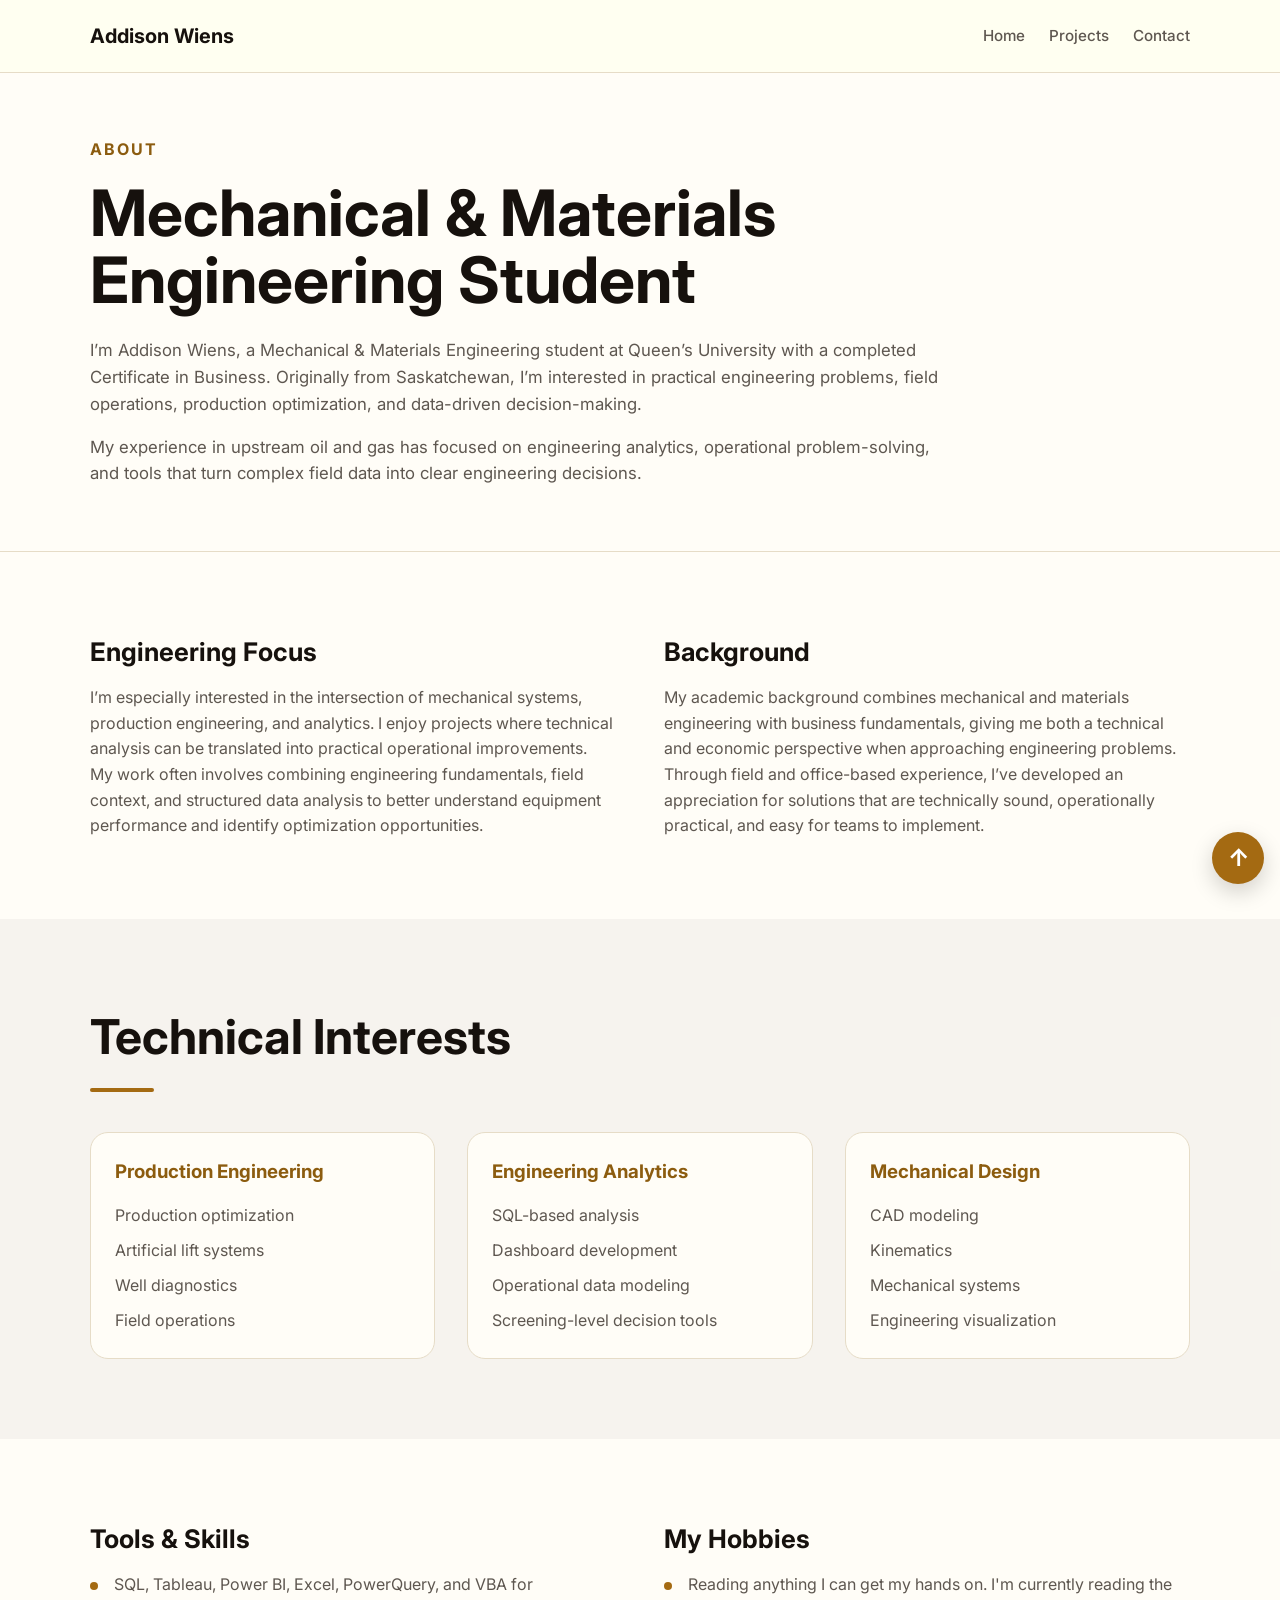
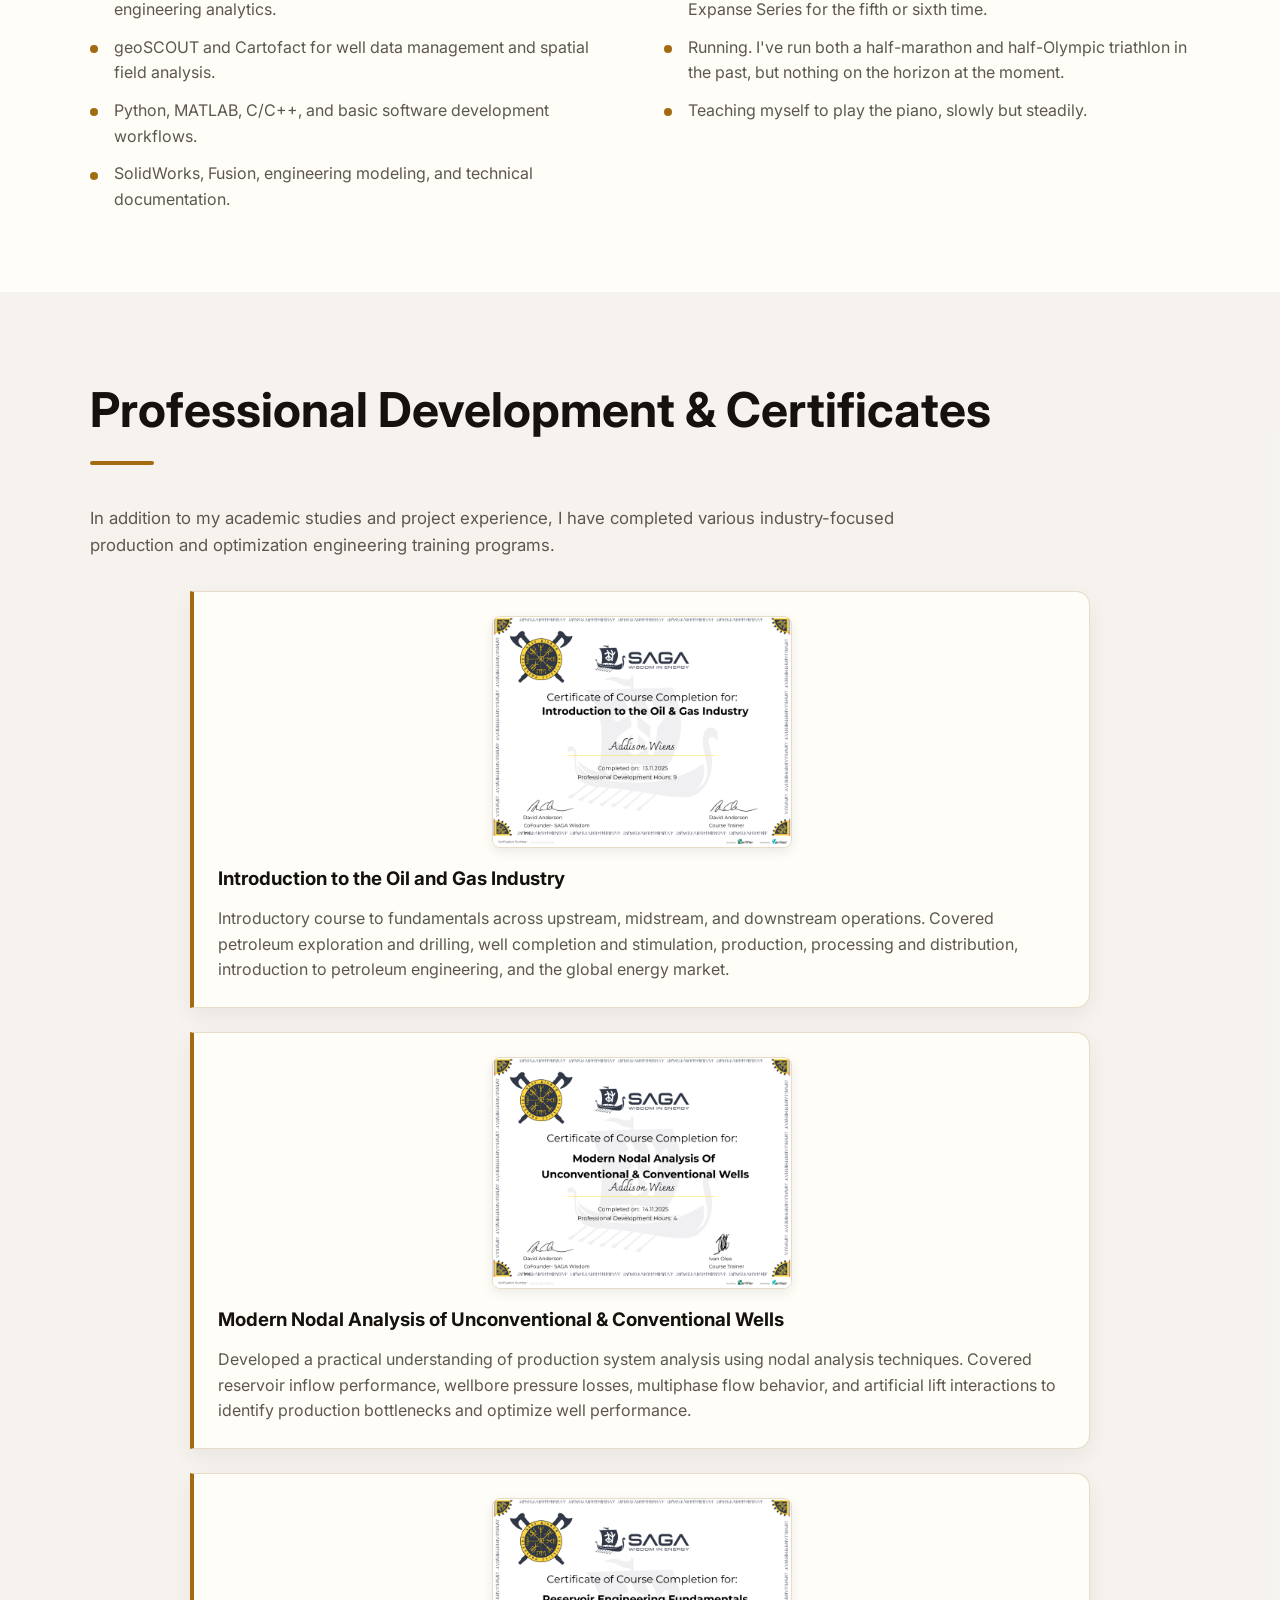
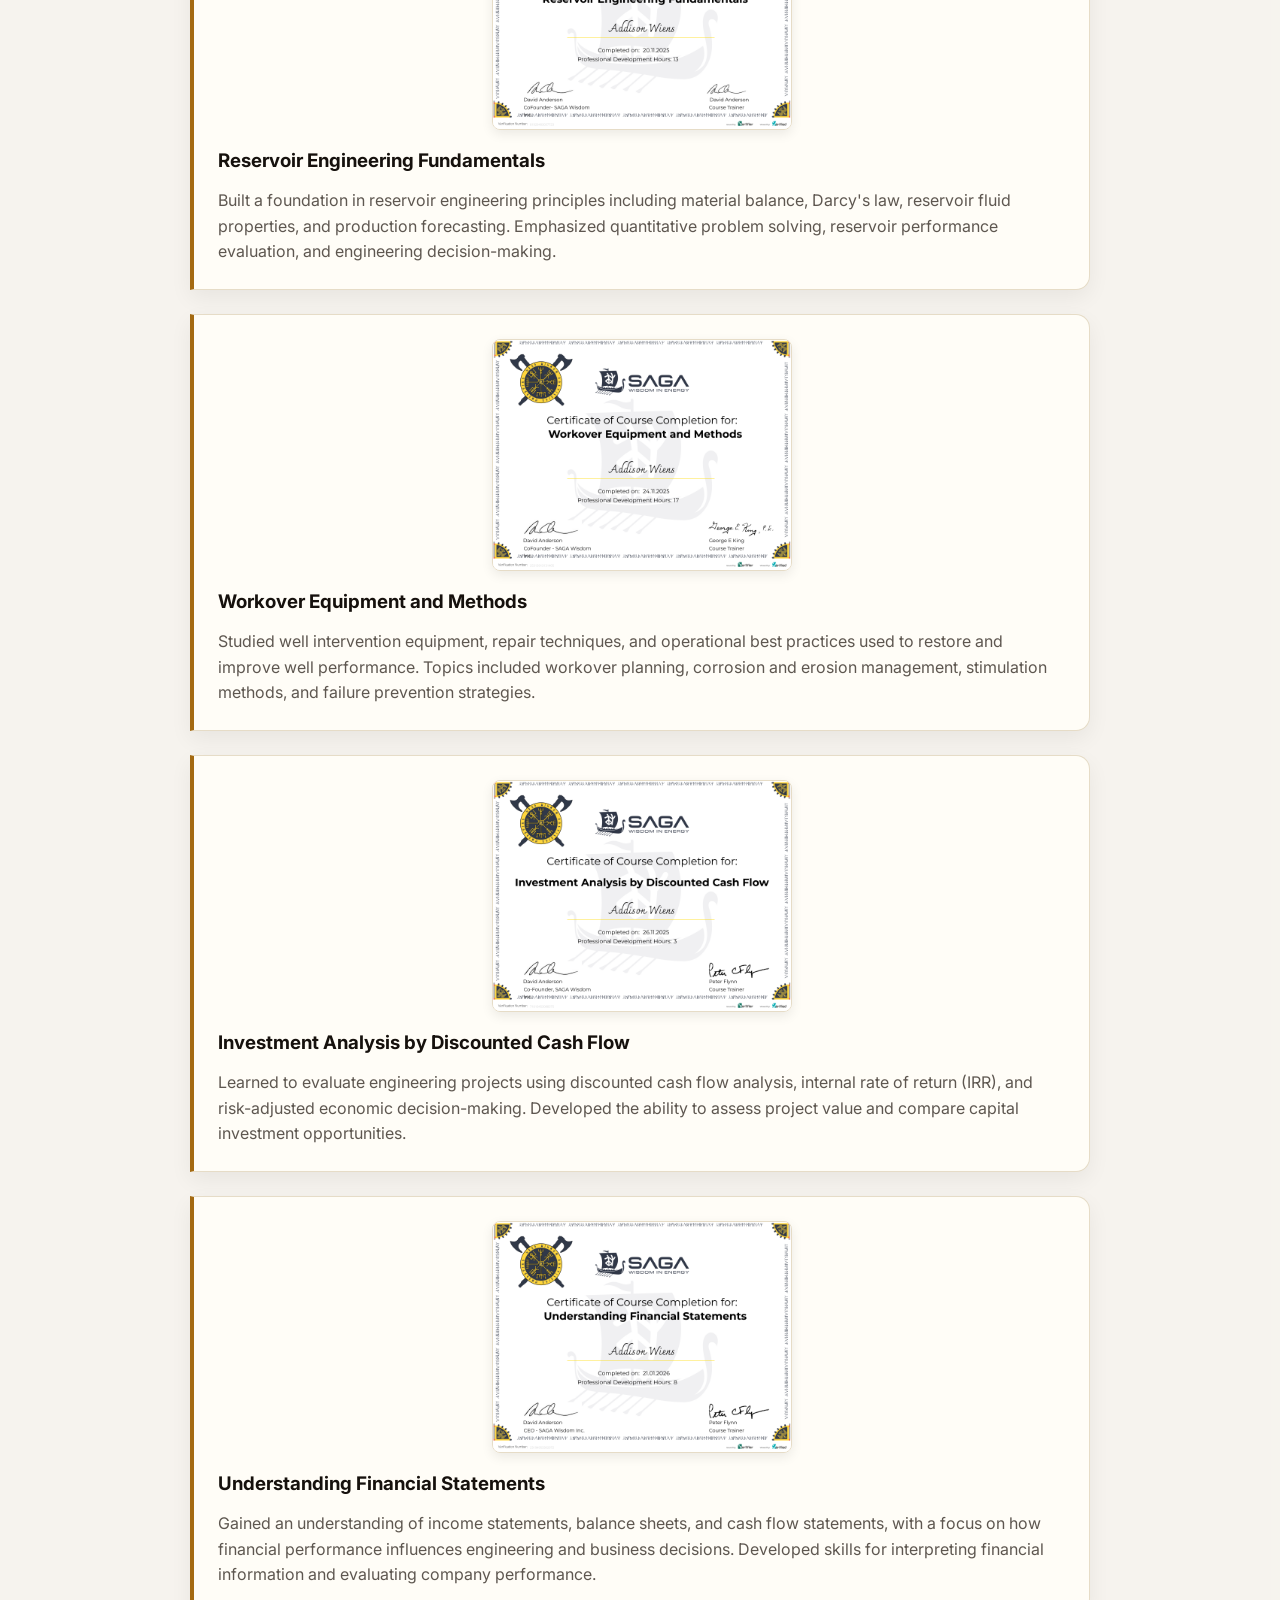
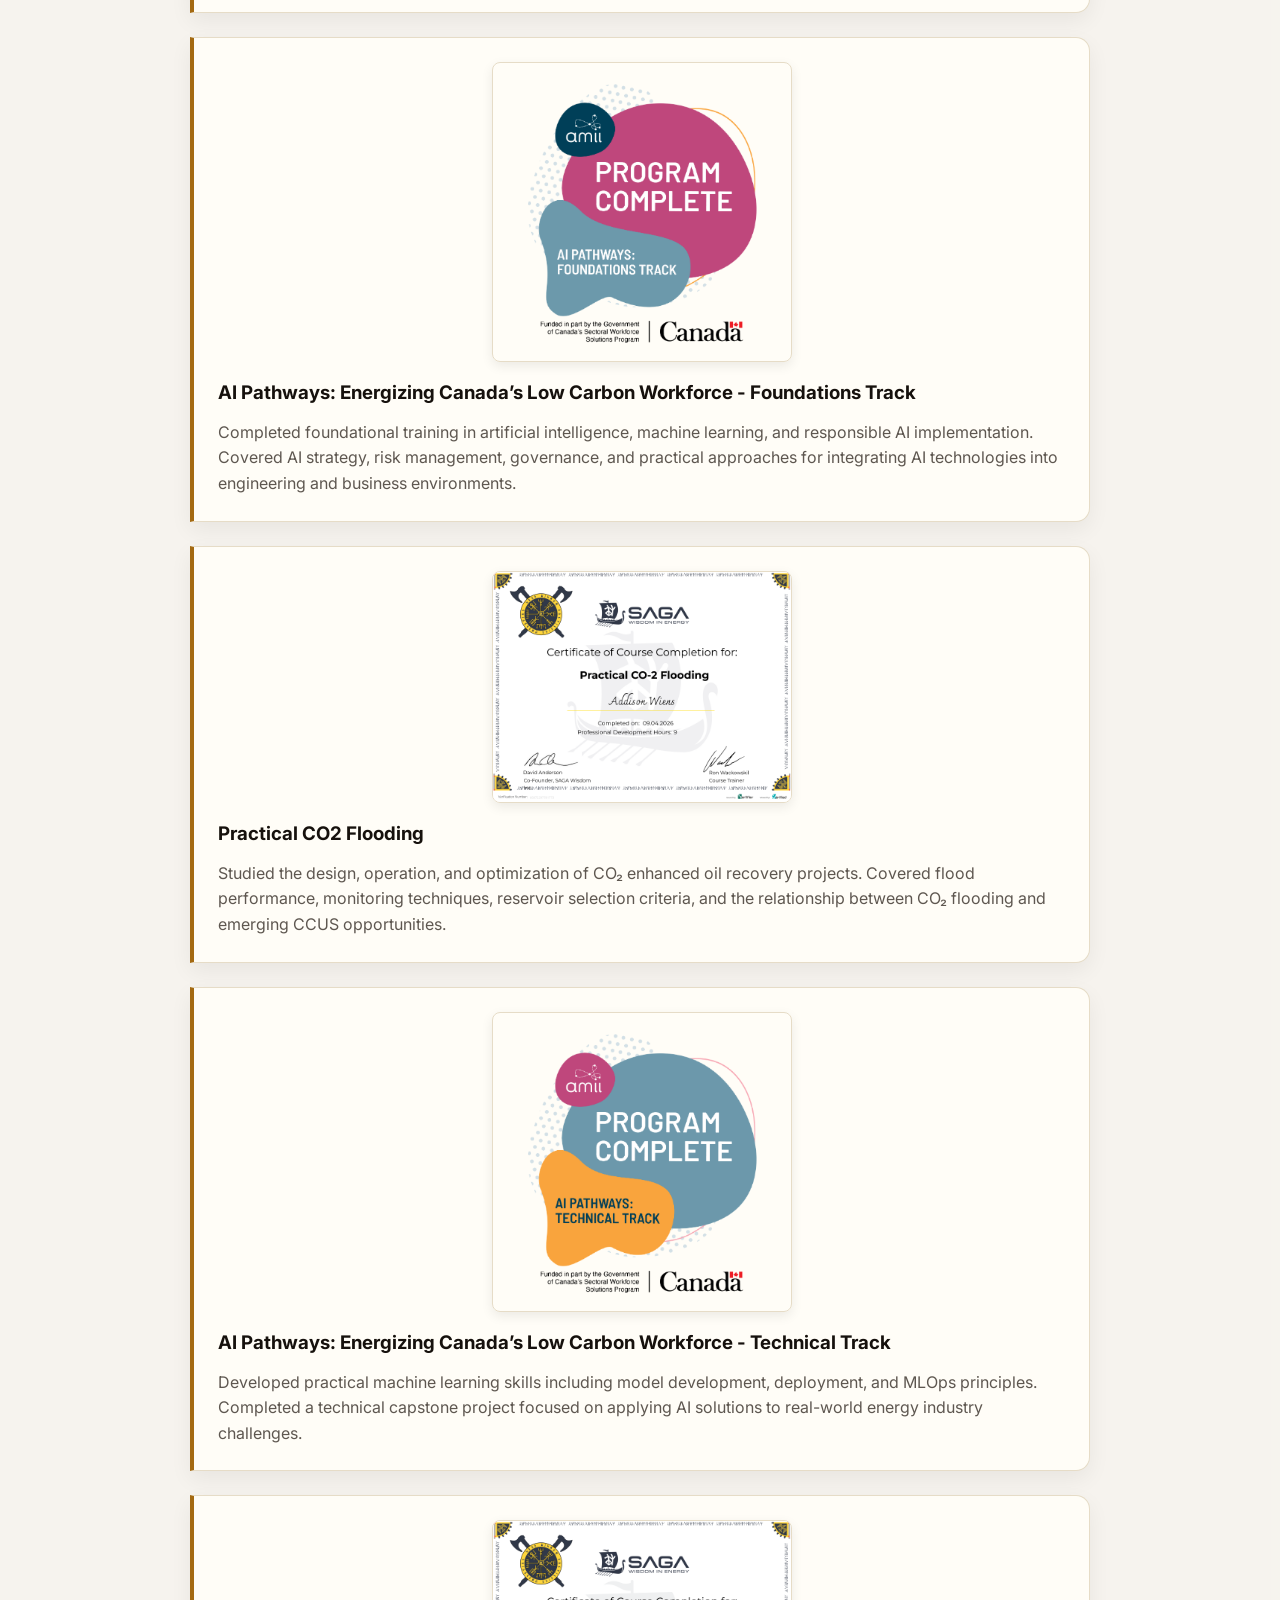
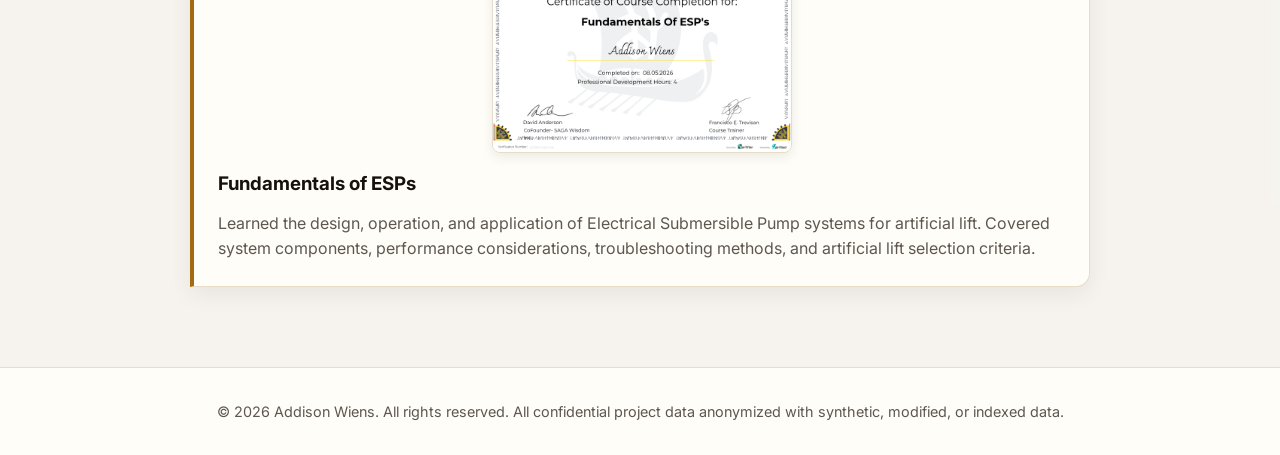
==== commit 5d052cba: "Update website" ====
--- a/about.html
+++ b/about.html
@@ -17,7 +17,7 @@
     <link rel="stylesheet" href="style.css" />
   </head>
 
-  <body>
+  <body id="top">
     <header class="header">
       <div class="container nav-container">
         <h1 class="logo">Addison Wiens</h1>
@@ -139,17 +139,23 @@
             <h2>Tools & Skills</h2>
 
             <ul class="project-bullets">
-              <li>SQL, Tableau, Power BI, Excel, PowerQuery, and VBA.</li>
+              <li>
+                SQL, Tableau, Power BI, Excel, PowerQuery, and VBA for
+                engineering analytics.
+              </li>
+
+              <li>
+                geoSCOUT and Cartofact for well data management and spatial
+                field analysis.
+              </li>
+
               <li>
                 Python, MATLAB, C/C++, and basic software development workflows.
               </li>
+
               <li>
                 SolidWorks, Fusion, engineering modeling, and technical
                 documentation.
-              </li>
-              <li>
-                Production analysis, economic evaluation, and field optimization
-                support.
               </li>
             </ul>
           </div>
@@ -371,6 +377,8 @@
           data anonymized with synthetic, modified, or indexed data.
         </p>
       </div>
+
     </footer>
+    <a href="#top" class="back-to-top" aria-label="Back to top"> ↑ </a>
   </body>
 </html>
--- a/style.css
+++ b/style.css
@@ -638,6 +638,10 @@
 
 /* Technical stack table */
 
+.table-wrapper {
+  overflow-x: auto;
+}
+
 .tech-table {
   width: 100%;
   border-collapse: collapse;
@@ -950,6 +954,18 @@
   gap: 2rem;
   align-items: stretch;
   margin-bottom: 2rem;
+  min-width: 0;
+}
+
+.system-model-grid > * {
+  min-width: 0;
+}
+
+@media (max-width: 768px) {
+  .system-model-grid {
+    grid-template-columns: 1fr;
+    gap: 1.25rem;
+  }
 }
 
 .model-card {
@@ -967,12 +983,46 @@
   display: block;
   margin: 0 auto;
   border-radius: 12px;
+  box-sizing: border-box;
 }
 
 .model-card figcaption {
   margin-top: 0.85rem;
   color: var(--accent-2);
   font-size: 0.9rem;
+}
+
+media (max-width: 768px) {
+  .system-model-grid {
+    grid-template-columns: minmax(0, 1fr);
+  }
+
+  .model-card {
+    width: 100%;
+    max-width: 100%;
+    padding: 0.75rem;
+  }
+
+  .model-card img {
+    max-width: 100%;
+    height: auto;
+  }
+}
+
+@media (max-width: 768px) {
+  .tech-table {
+    font-size: 0.8rem;
+  }
+
+  .tech-table th,
+  .tech-table td {
+    padding: 0.5rem;
+    white-space: nowrap;
+  }
+
+  .model-card {
+    padding: 0.75rem;
+  }
 }
 
 .results-highlight {
@@ -1044,7 +1094,8 @@
 
 .kinematics-gallery img {
   width: 100%;
-  height: 400px;
+  height: auto;
+  max-height: 400px;
   object-fit: contain;
   display: block;
   background: white;
@@ -1055,6 +1106,16 @@
   margin-top: 0.75rem;
 }
 
+@media (max-width: 768px) {
+  .kinematics-gallery {
+    grid-template-columns: 1fr;
+    gap: 1.5rem;
+  }
+
+  .kinematics-gallery img {
+    max-height: none;
+  }
+}
 .dashboard-large-card-pumpjack {
   max-width: 900px;
   margin: 0 auto;
@@ -1080,27 +1141,37 @@
 .optimization-gallery {
   display: grid;
   grid-template-columns: repeat(2, 1fr);
-  gap: 3rem;
-  margin-top: 2rem;
+  gap: 2rem;
+  align-items: start;
 }
 
 .optimization-gallery figure {
   margin: 0;
-  text-align: center;
 }
 
 .optimization-gallery img {
   width: 100%;
-  max-width: 550px;
   height: auto;
-  display: block;
-  margin: 0 auto 1rem auto;
-  border-radius: 12px;
+  max-height: 400px;
+  object-fit: contain;
+  display: block;
+  background: white;
 }
 
 .optimization-gallery figcaption {
-  max-width: 550px;
-  margin: 0 auto;
+  text-align: center;
+  margin-top: 0.75rem;
+}
+
+@media (max-width: 768px) {
+  .kinematics-gallery {
+    grid-template-columns: 1fr;
+    gap: 1.5rem;
+  }
+
+  .optimization-gallery img {
+    max-height: none;
+  }
 }
 
 .project-note {
@@ -1179,3 +1250,54 @@
   border-radius: 12px;
   box-shadow: 0 8px 22px rgba(13, 1, 1, 0.06);
 }
+
+.model-diagram-card {
+  max-width: 500px;
+  margin: 0 auto;
+}
+
+.model-diagram-card img {
+  max-height: 350px;
+}
+
+html {
+  scroll-behavior: smooth;
+}
+
+.back-to-top {
+  position: fixed;
+  right: 1rem;
+  bottom: 1rem;
+
+  width: 52px;
+  height: 52px;
+
+  display: flex;
+  align-items: center;
+  justify-content: center;
+
+  background-color: var(--accent-1);
+  color: #fff !important;
+
+  border-radius: 50%;
+  text-decoration: none;
+
+  font-size: 1.5rem;
+  font-weight: 700;
+  line-height: 1;
+
+  box-shadow: 0 8px 22px rgba(13, 1, 1, 0.18);
+
+  z-index: 9999;
+}
+
+.back-to-top:hover {
+  background-color: var(--accent-text);
+  color: #fff;
+}
+
+.back-to-top:visited,
+.back-to-top:active,
+.back-to-top:link {
+  color: #fff;
+}
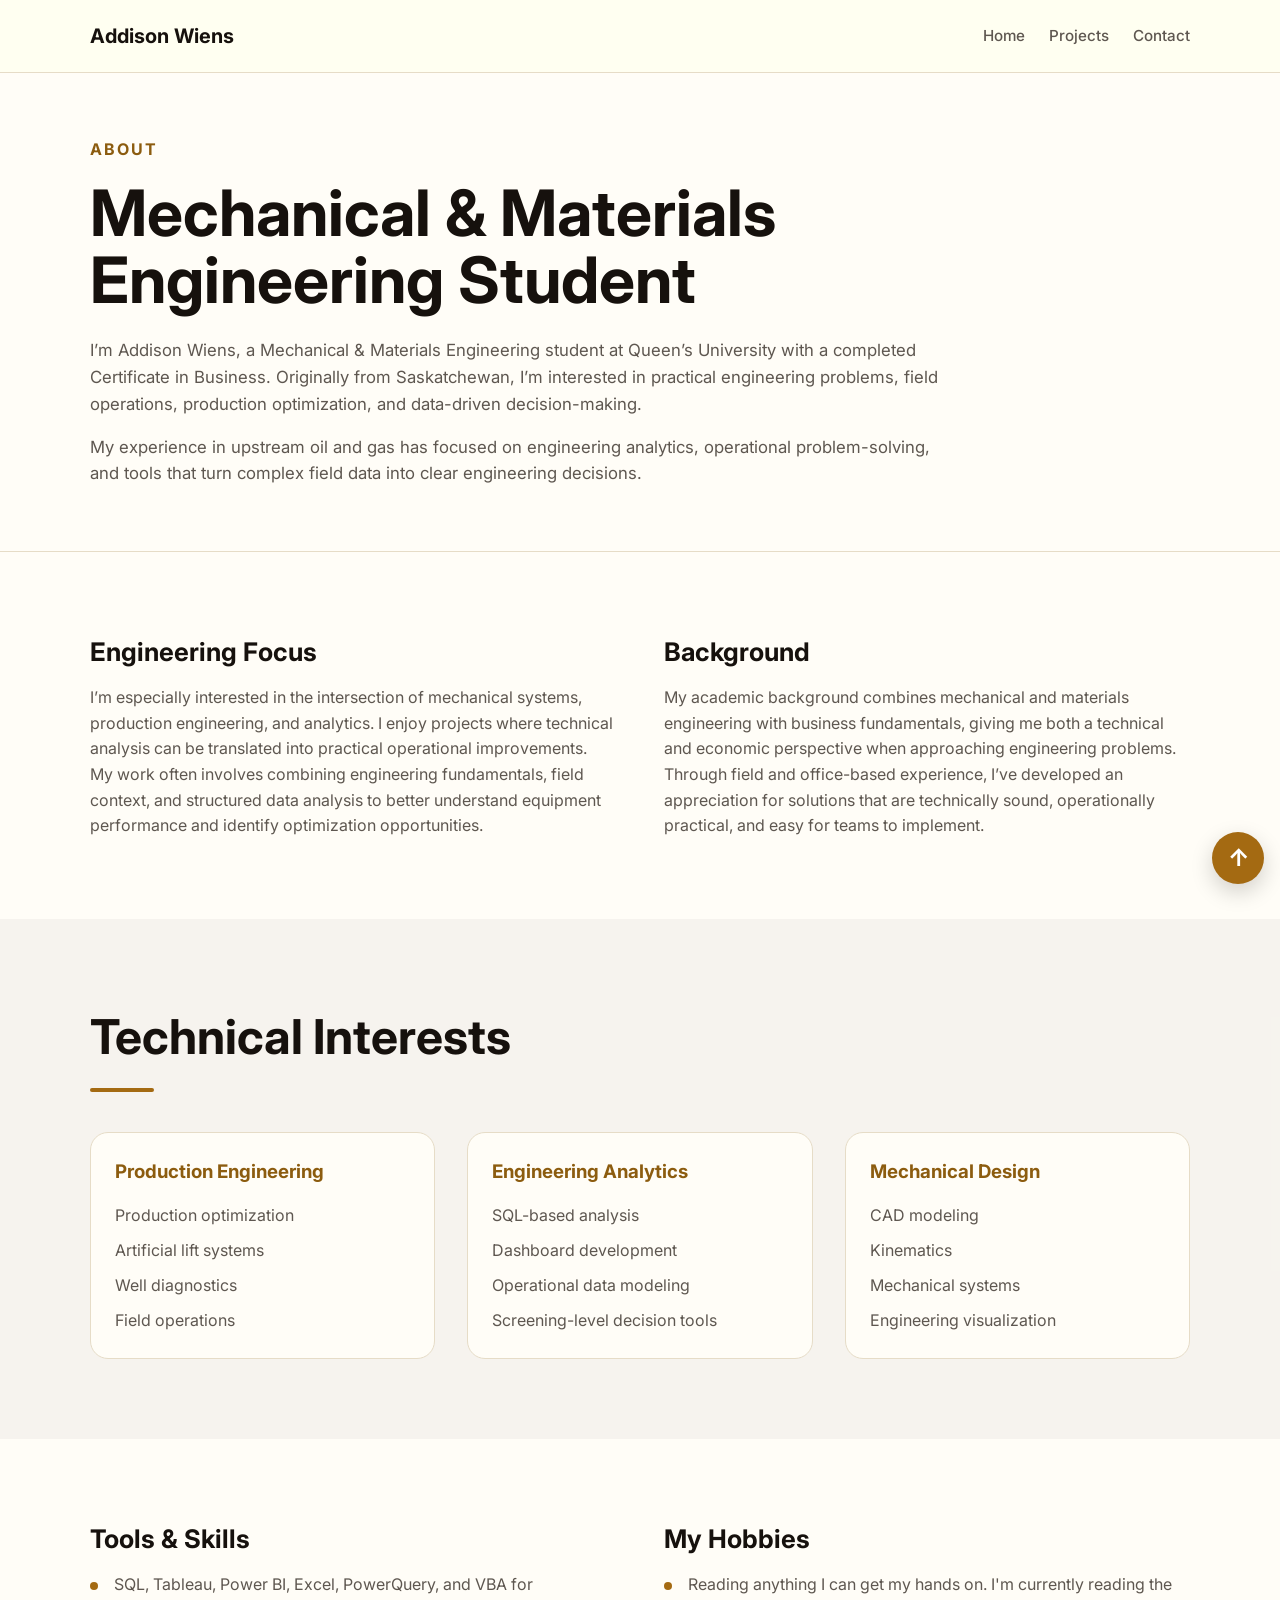
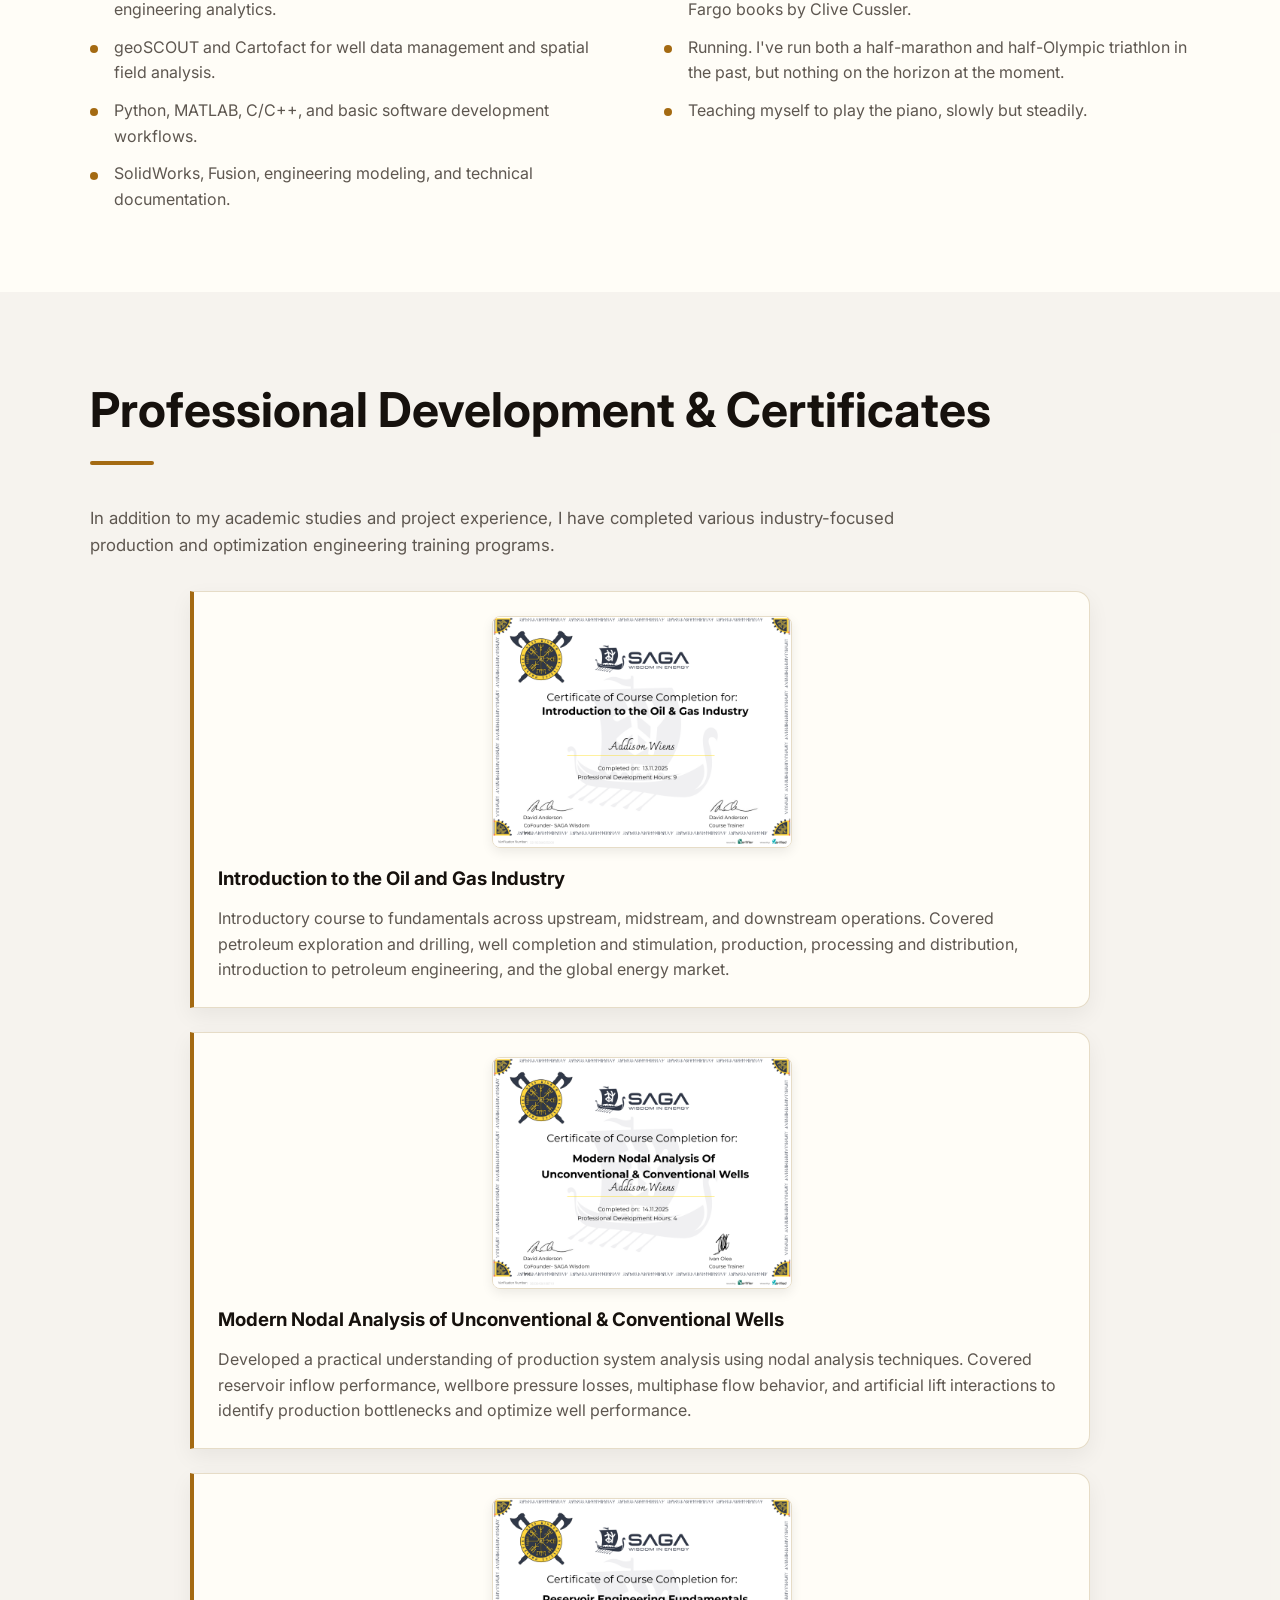
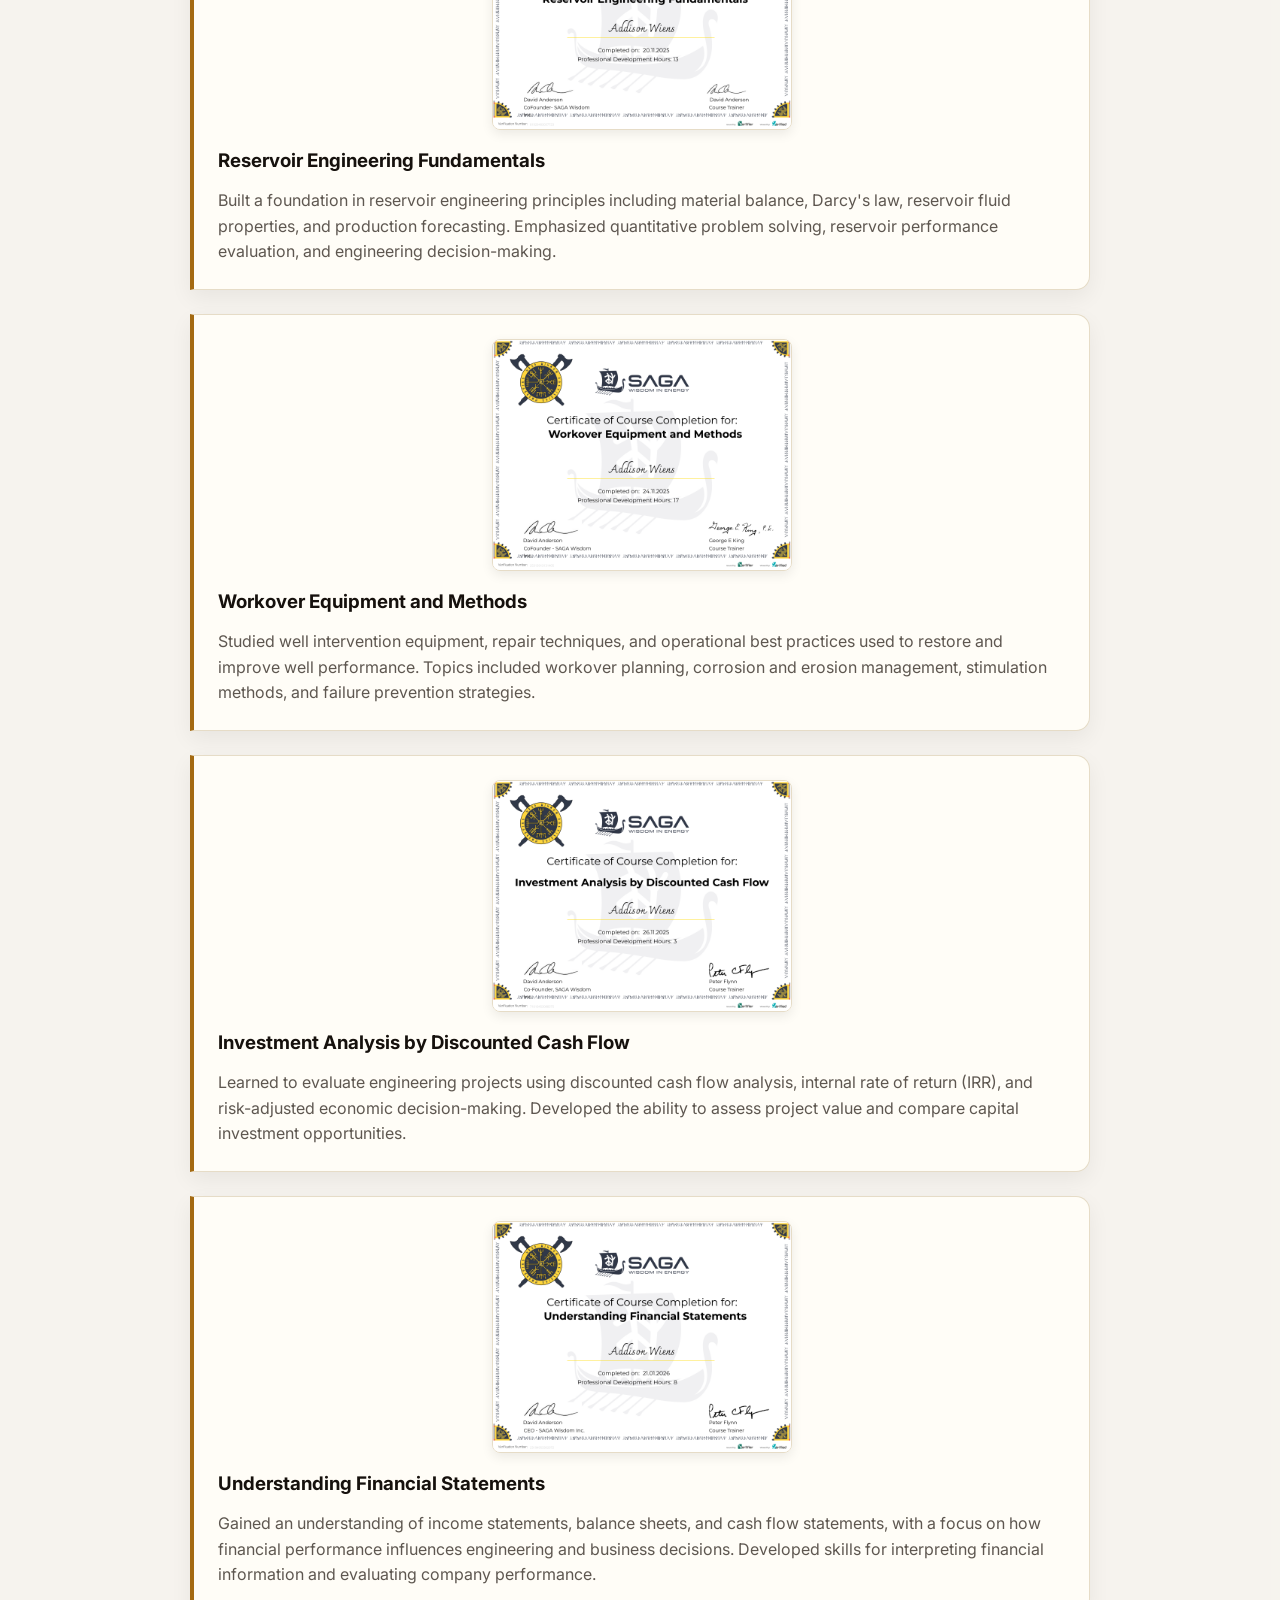
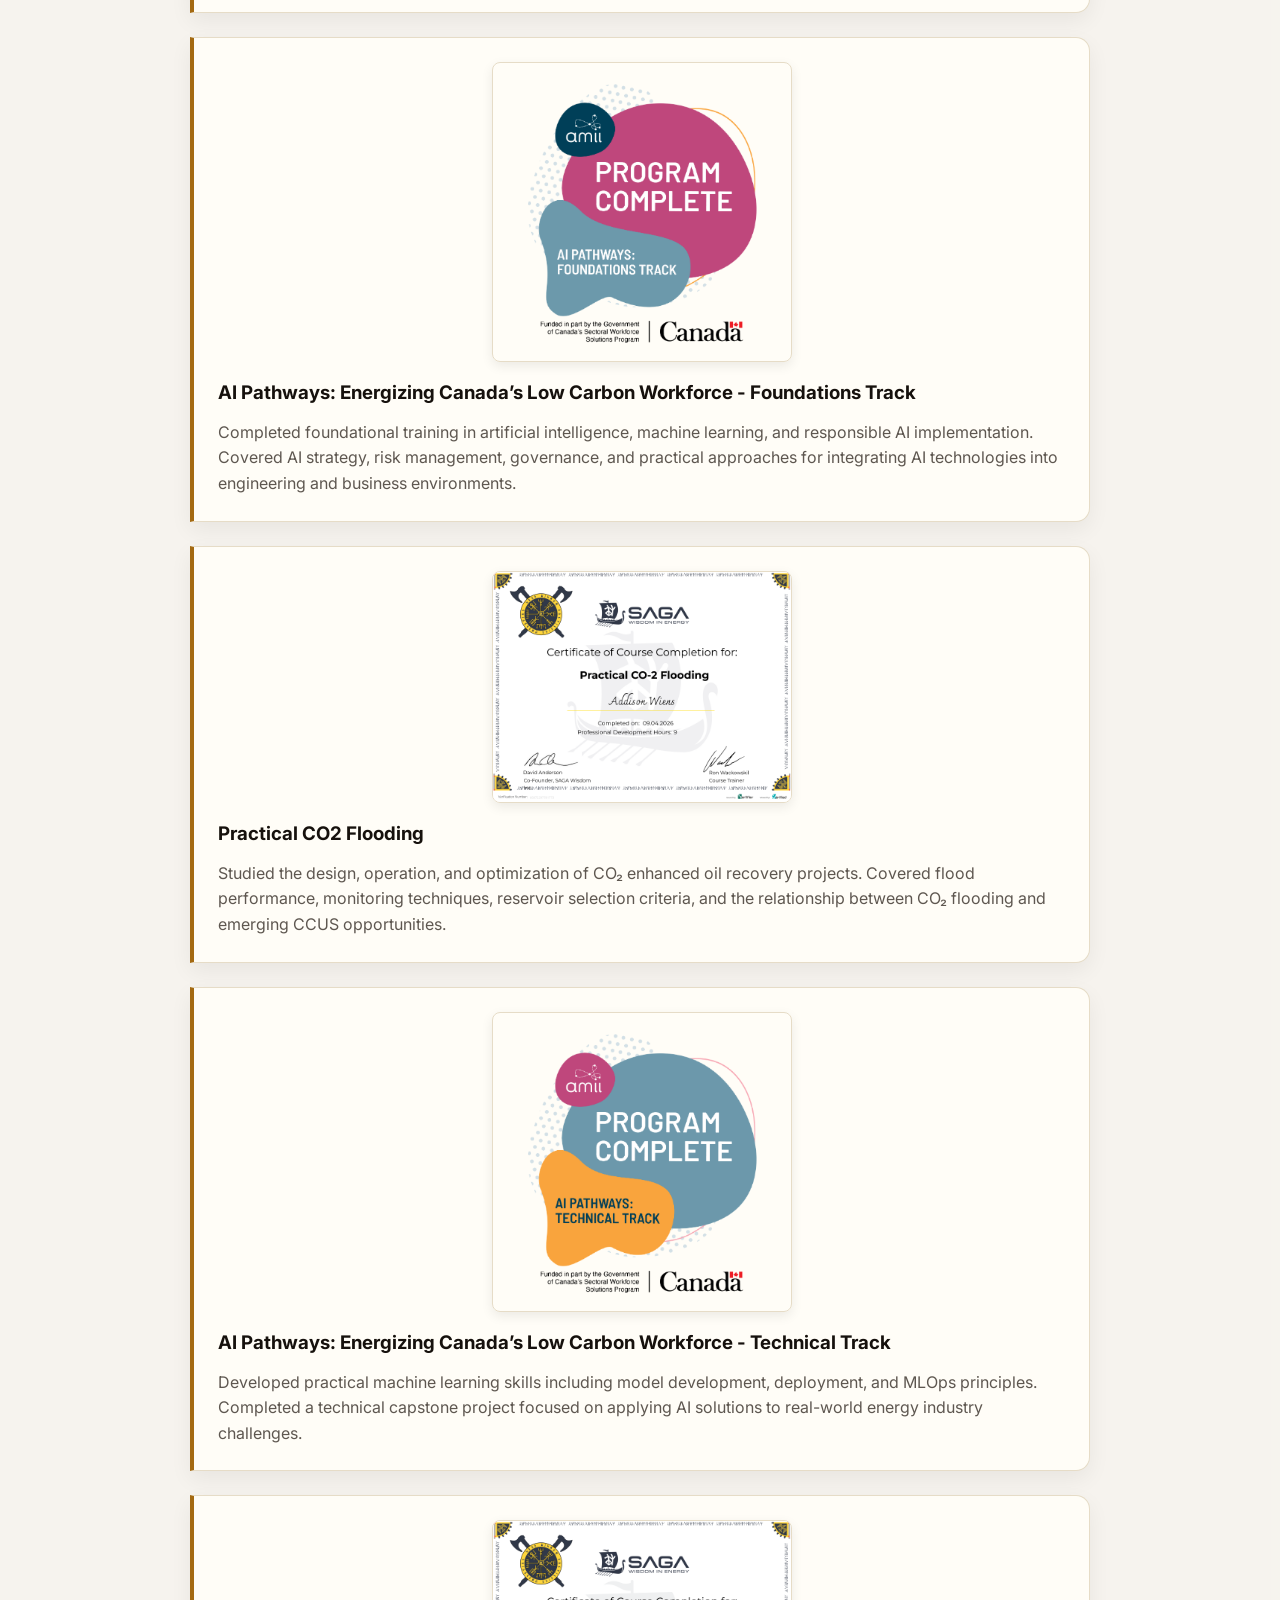
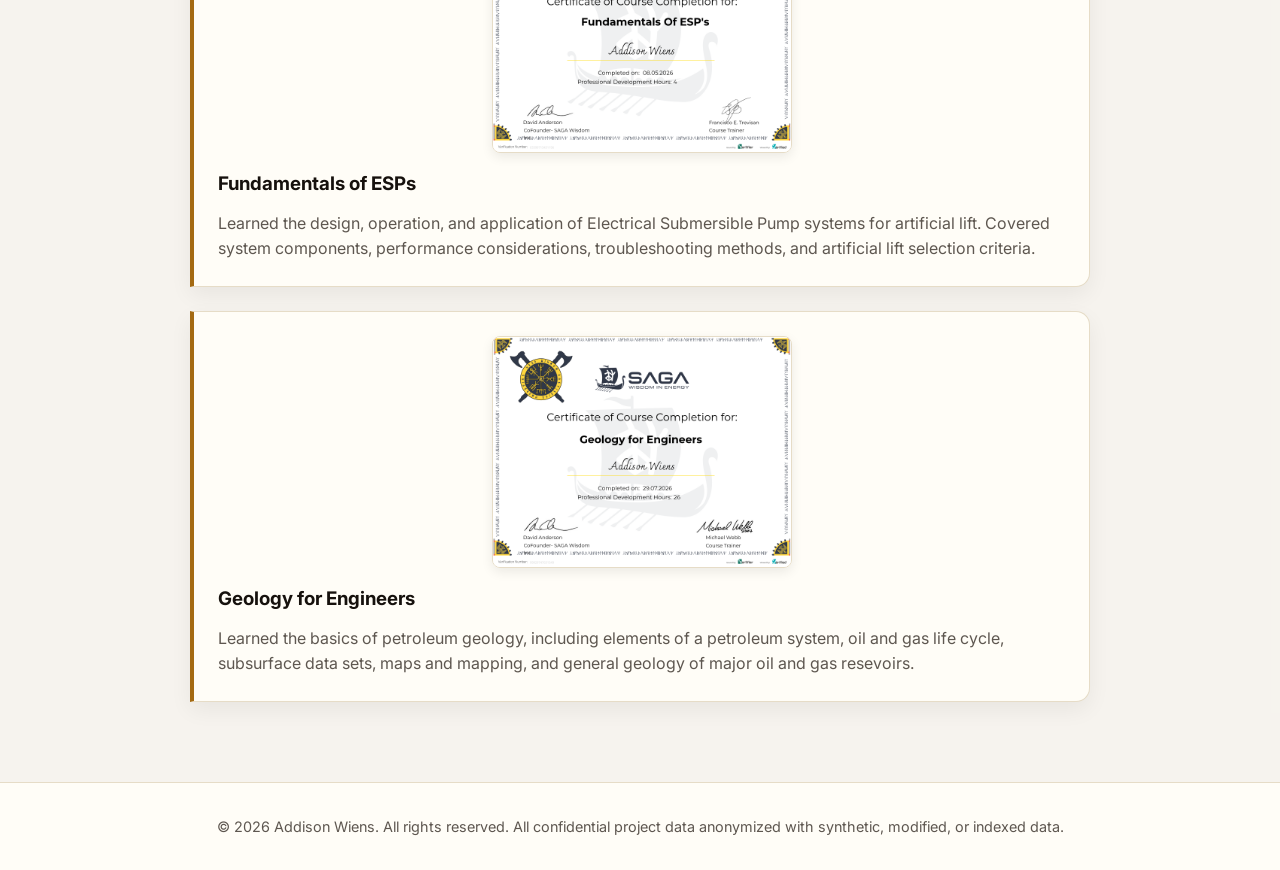
==== commit c7bea9e8: "Update website" ====
--- a/about.html
+++ b/about.html
@@ -166,7 +166,7 @@
             <ul class="project-bullets">
               <li>
                 Reading anything I can get my hands on. I'm currently reading
-                the Expanse Series for the fifth or sixth time.
+                the Fargo books by Clive Cussler.
               </li>
               <li>
                 Running. I've run both a half-marathon and half-Olympic
@@ -363,6 +363,21 @@
                 Submersible Pump systems for artificial lift. Covered system
                 components, performance considerations, troubleshooting methods,
                 and artificial lift selection criteria.
+              </p>
+            </div>
+
+	    <div class="cert-card">
+              <img
+                src="geology.png"
+                alt="Geology for Engineers Certificate"
+                loading="lazy"
+              />
+              <h3>Geology for Engineers</h3>
+
+              <p>
+                Learned the basics of petroleum geology, including elements of a petroleum system,
+		oil and gas life cycle, subsurface data sets, maps and mapping, and general geology
+		of major oil and gas resevoirs.
               </p>
             </div>
           </div>
--- a/style.css
+++ b/style.css
@@ -672,6 +672,16 @@
   border-bottom: none;
 }
 
+table {
+    width: 100%;
+    table-layout: fixed;
+}
+
+td {
+    word-wrap: break-word;
+    overflow-wrap: break-word;
+}
+
 /* Mobile */
 
 @media (max-width: 800px) {
